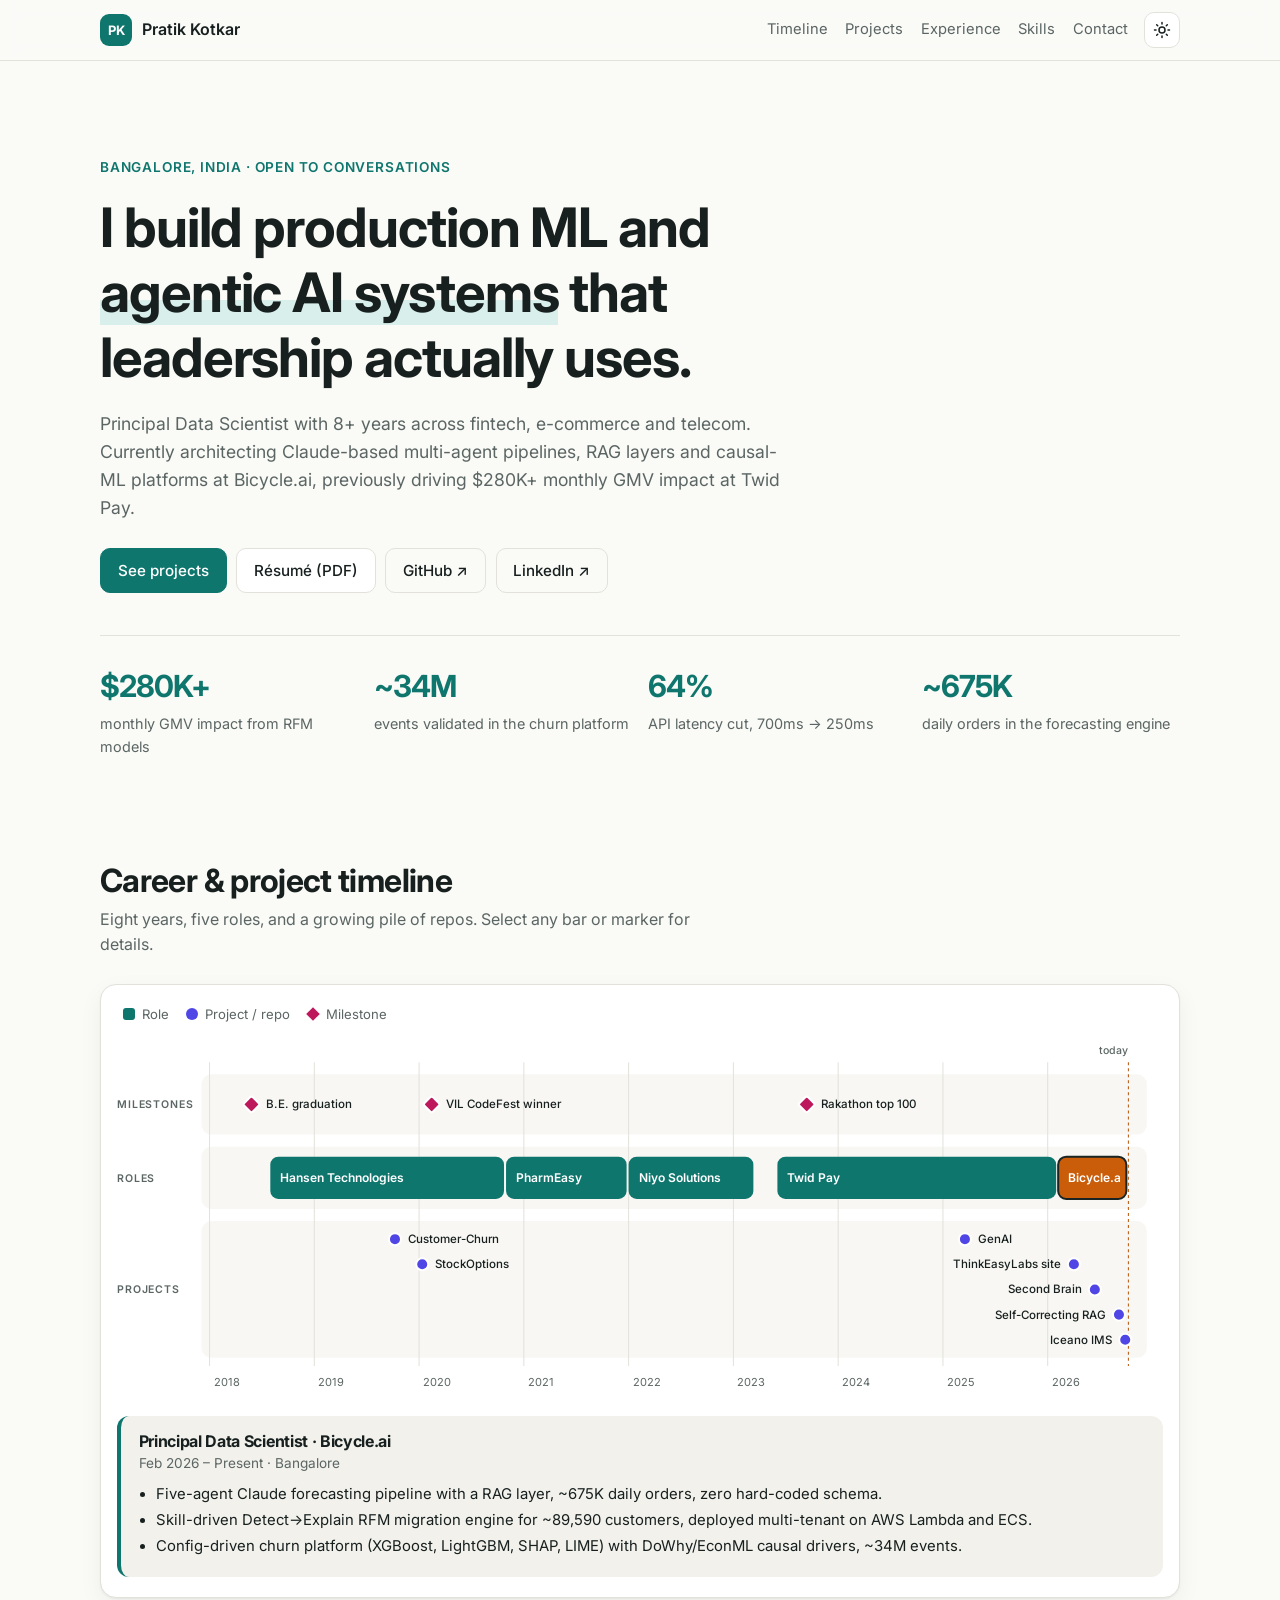
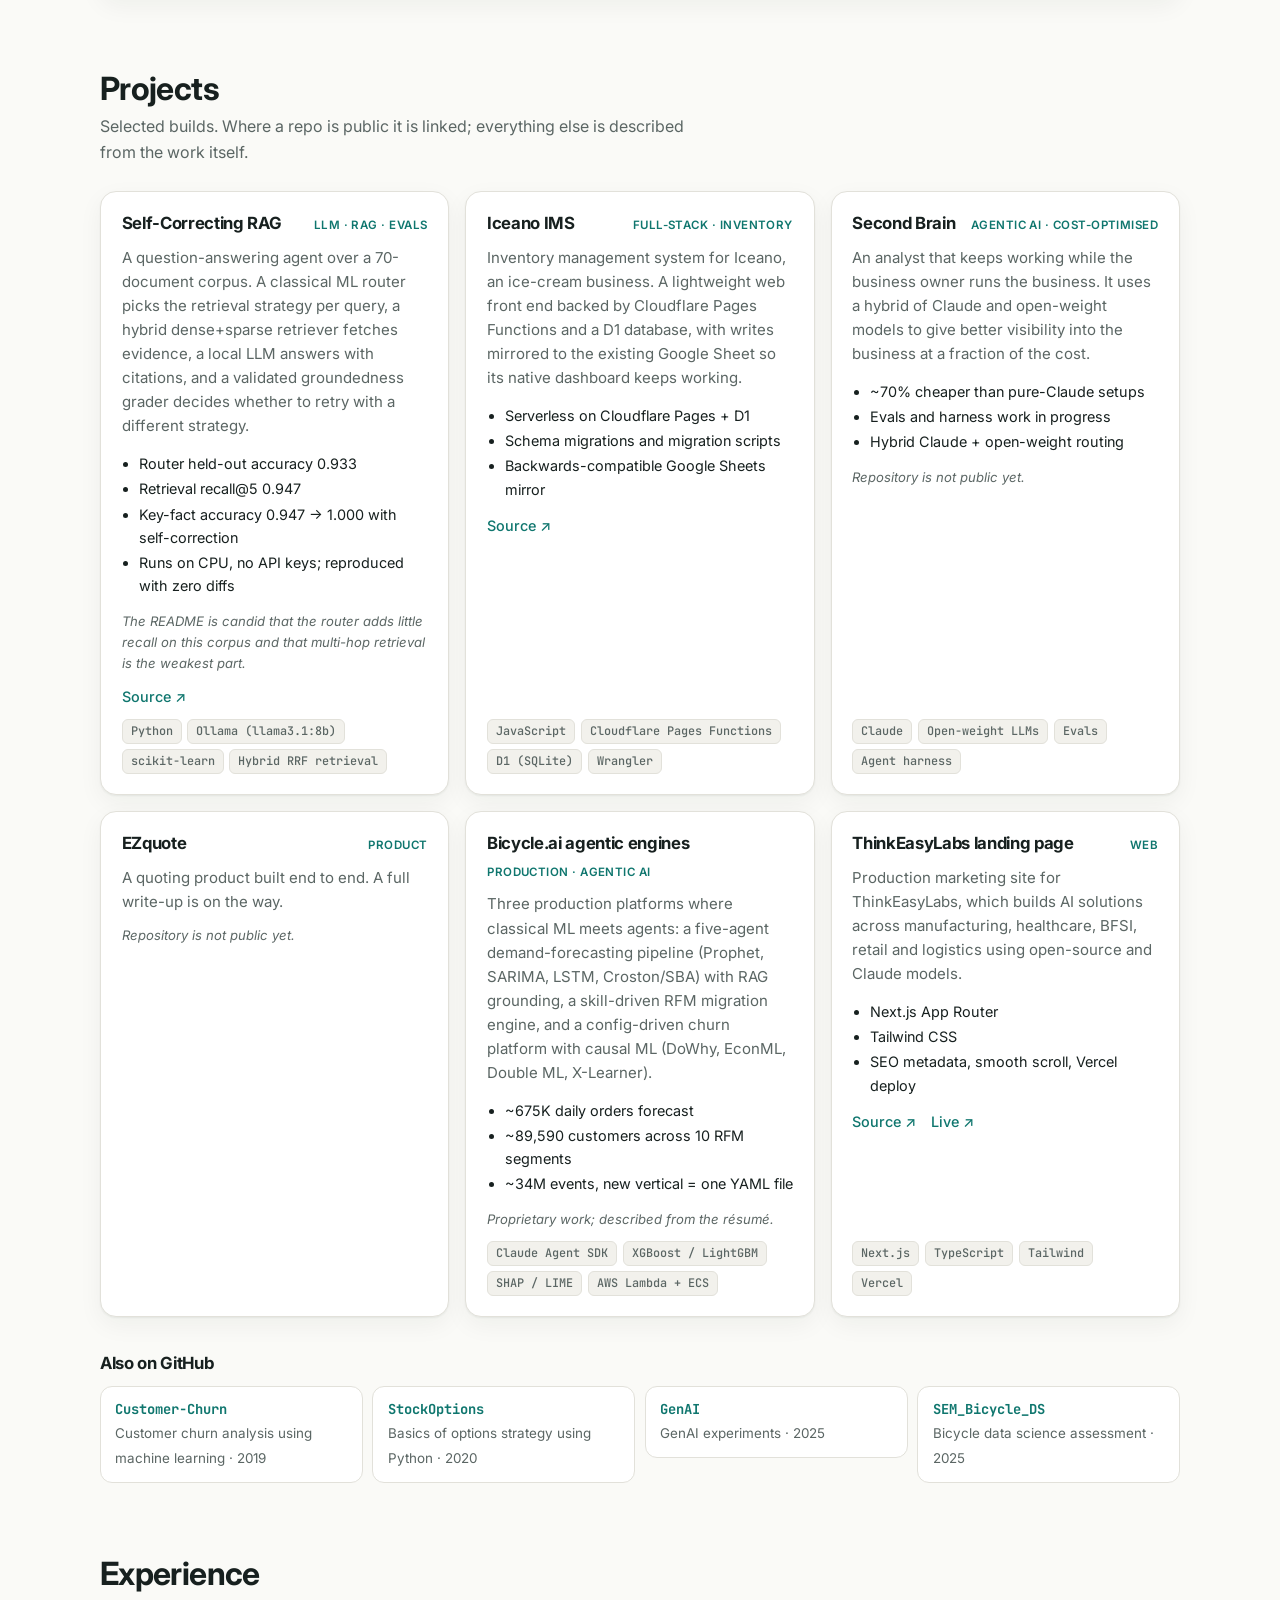
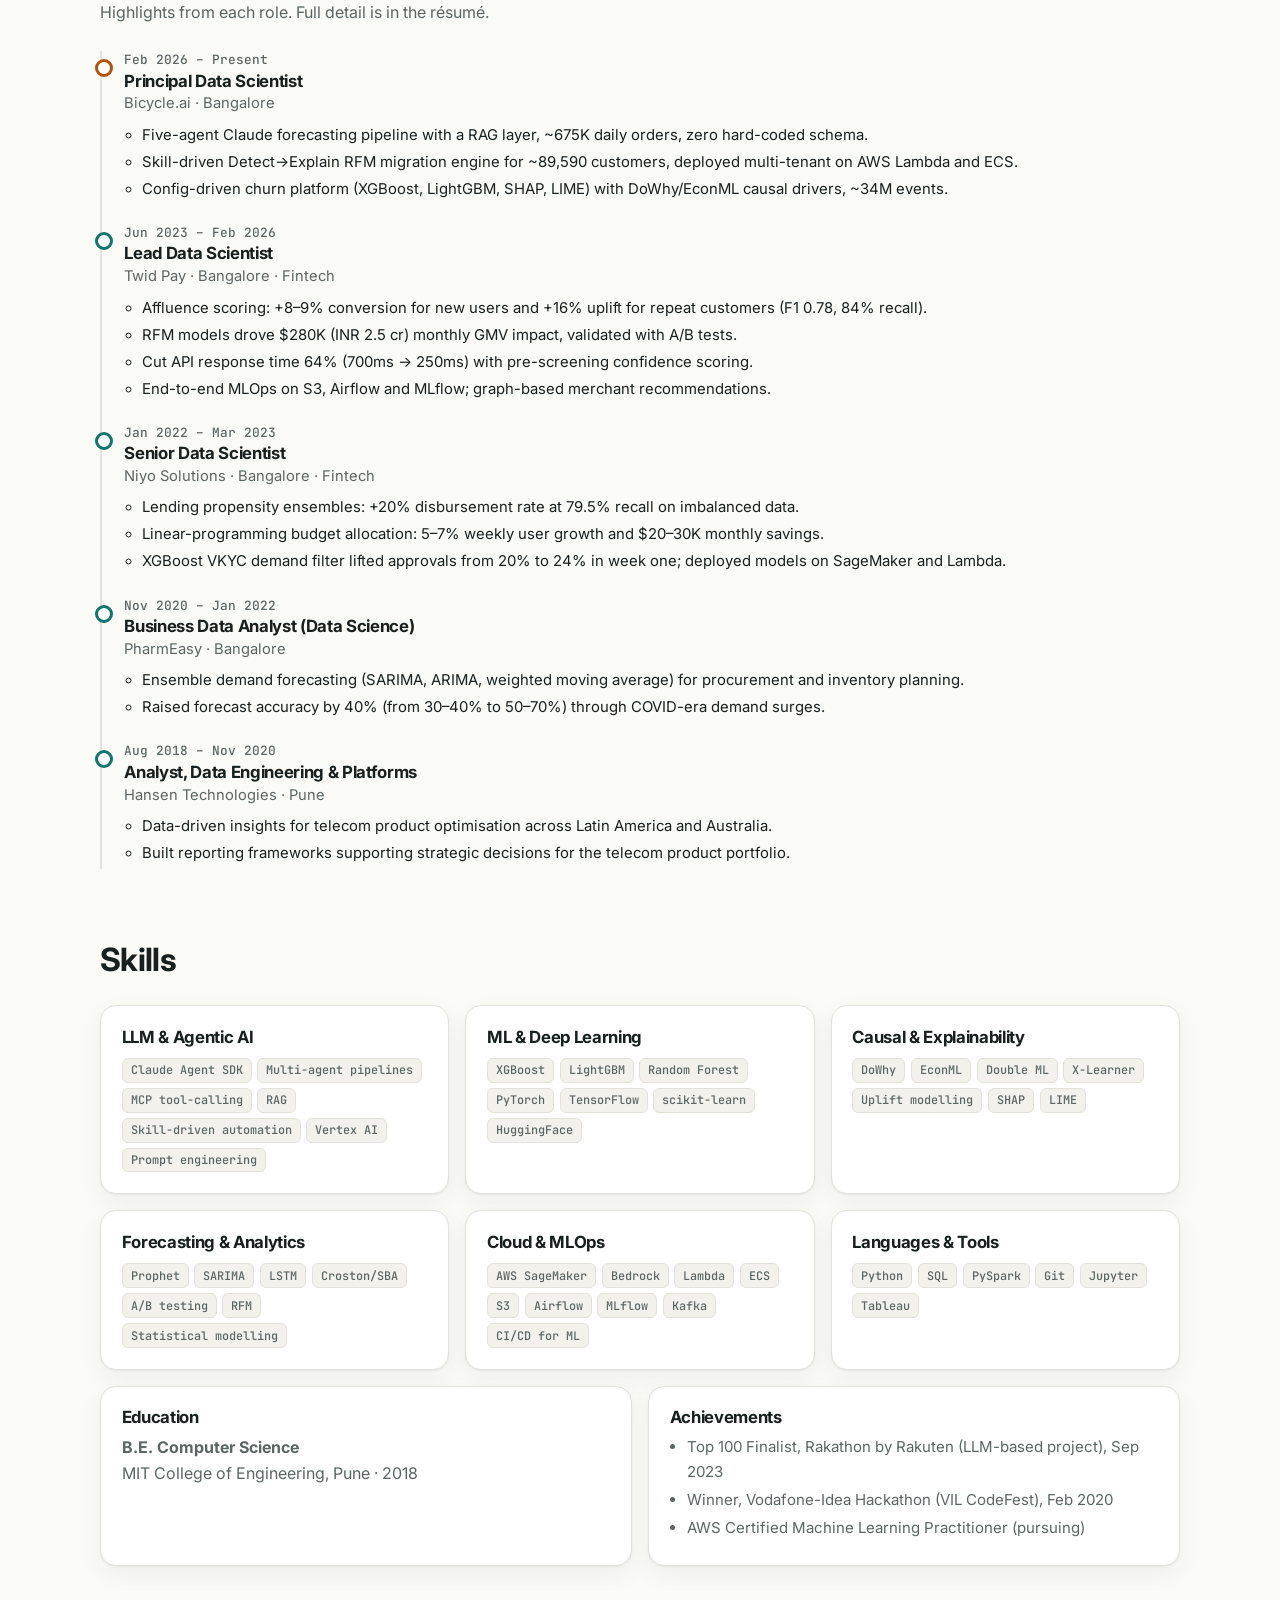
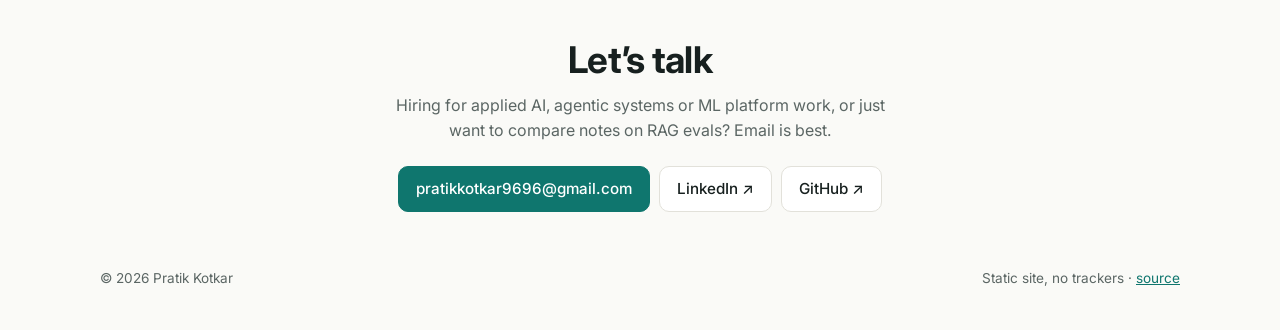
==== index.html @ c3bd4b3c "Add portfolio site with career timeline and projects Co-Authored-By: Claude Sonnet 5.5 <noreply@anth" ====
<!doctype html>
<html lang="en">
<head>
<meta charset="utf-8">
<meta name="viewport" content="width=device-width, initial-scale=1">
<title>Pratik Kotkar — Principal Data Scientist · Applied AI/ML</title>
<meta name="description" content="Pratik Kotkar — Principal Data Scientist and Applied AI/ML lead. Agentic systems, LLM/RAG pipelines, causal ML and risk analytics. 8+ years in production ML.">
<meta property="og:title" content="Pratik Kotkar — Applied AI/ML">
<meta property="og:description" content="Agentic systems, RAG, causal ML and production forecasting. Career timeline and projects.">
<meta property="og:type" content="website">
<link rel="icon" href="data:image/svg+xml,<svg xmlns='http://www.w3.org/2000/svg' viewBox='0 0 64 64'><rect width='64' height='64' rx='14' fill='%230f766e'/><text x='32' y='43' font-size='32' font-family='sans-serif' font-weight='700' text-anchor='middle' fill='white'>PK</text></svg>">
<link rel="preconnect" href="https://fonts.googleapis.com">
<link rel="preconnect" href="https://fonts.gstatic.com" crossorigin>
<link href="https://fonts.googleapis.com/css2?family=Inter:wght@400;500;600;700&family=JetBrains+Mono:wght@400;500&display=swap" rel="stylesheet">
<link rel="stylesheet" href="styles.css">
<script>
  try { var t = localStorage.getItem('theme'); if (t) document.documentElement.setAttribute('data-theme', t); } catch (e) {}
</script>
</head>
<body>

<header class="nav">
  <div class="wrap nav-inner">
    <a class="brand" href="#top" aria-label="Pratik Kotkar, home"><span class="mark">PK</span><span class="brand-name">Pratik Kotkar</span></a>
    <nav aria-label="Primary">
      <a href="#timeline">Timeline</a>
      <a href="#projects">Projects</a>
      <a href="#experience">Experience</a>
      <a href="#skills">Skills</a>
      <a href="#contact">Contact</a>
    </nav>
    <button id="theme" class="icon-btn" type="button" aria-label="Toggle colour theme">
      <svg viewBox="0 0 24 24" width="18" height="18" fill="none" stroke="currentColor" stroke-width="2" stroke-linecap="round" stroke-linejoin="round" aria-hidden="true"><circle cx="12" cy="12" r="4"/><path d="M12 2v2M12 20v2M4.9 4.9l1.4 1.4M17.7 17.7l1.4 1.4M2 12h2M20 12h2M4.9 19.1l1.4-1.4M17.7 6.3l1.4-1.4"/></svg>
    </button>
  </div>
</header>

<main id="top">

<section class="hero wrap">
  <p class="eyebrow">Bangalore, India · Open to conversations</p>
  <h1>I build production ML and <span class="hl">agentic AI systems</span> that leadership actually uses.</h1>
  <p class="lede">Principal Data Scientist with 8+ years across fintech, e-commerce and telecom. Currently architecting Claude-based multi-agent pipelines, RAG layers and causal-ML platforms at Bicycle.ai, previously driving $280K+ monthly GMV impact at Twid Pay.</p>
  <div class="cta">
    <a class="btn primary" href="#projects">See projects</a>
    <a class="btn" href="https://github.com/pratik9696/resume/blob/HEAD/Pratik_Kotkar_AI_ML_Eng.pdf" target="_blank" rel="noopener">Résumé (PDF)</a>
    <a class="btn ghost" href="https://github.com/pratik9696" target="_blank" rel="noopener">GitHub ↗</a>
    <a class="btn ghost" href="https://linkedin.com/in/pratikkotkar9696" target="_blank" rel="noopener">LinkedIn ↗</a>
  </div>
  <dl class="stats" aria-label="Highlights">
    <div><dt>$280K+</dt><dd>monthly GMV impact from RFM models</dd></div>
    <div><dt>~34M</dt><dd>events validated in the churn platform</dd></div>
    <div><dt>64%</dt><dd>API latency cut, 700ms → 250ms</dd></div>
    <div><dt>~675K</dt><dd>daily orders in the forecasting engine</dd></div>
  </dl>
</section>

<section id="timeline" class="wrap section">
  <div class="section-head">
    <h2>Career &amp; project timeline</h2>
    <p>Eight years, five roles, and a growing pile of repos. Select any bar or marker for details.</p>
  </div>
  <div class="card chart-card">
    <div class="legend" aria-hidden="true">
      <span><i class="sw role"></i>Role</span>
      <span><i class="sw proj"></i>Project / repo</span>
      <span><i class="sw ms"></i>Milestone</span>
    </div>
    <div class="chart-scroll" tabindex="0" aria-label="Career timeline chart, scrollable">
      <svg id="chart" role="img" aria-label="Timeline from 2018 to 2026 showing roles, projects and milestones"></svg>
    </div>
    <div id="detail" class="detail" aria-live="polite"></div>
  </div>
</section>

<section id="projects" class="wrap section">
  <div class="section-head">
    <h2>Projects</h2>
    <p>Selected builds. Where a repo is public it is linked; everything else is described from the work itself.</p>
  </div>
  <div class="grid" id="project-grid"></div>

  <h3 class="sub">Also on GitHub</h3>
  <ul class="repo-list" id="repo-list"></ul>
</section>

<section id="experience" class="wrap section">
  <div class="section-head">
    <h2>Experience</h2>
    <p>Highlights from each role. Full detail is in the résumé.</p>
  </div>
  <ol class="exp" id="exp"></ol>
</section>

<section id="skills" class="wrap section">
  <div class="section-head">
    <h2>Skills</h2>
  </div>
  <div class="skills" id="skills-grid"></div>

  <div class="two">
    <div class="card">
      <h3>Education</h3>
      <p><strong>B.E. Computer Science</strong><br>MIT College of Engineering, Pune · 2018</p>
    </div>
    <div class="card">
      <h3>Achievements</h3>
      <ul class="plain">
        <li>Top 100 Finalist, Rakathon by Rakuten (LLM-based project), Sep 2023</li>
        <li>Winner, Vodafone-Idea Hackathon (VIL CodeFest), Feb 2020</li>
        <li>AWS Certified Machine Learning Practitioner (pursuing)</li>
      </ul>
    </div>
  </div>
</section>

<section id="contact" class="wrap section contact">
  <h2>Let’s talk</h2>
  <p>Hiring for applied AI, agentic systems or ML platform work, or just want to compare notes on RAG evals? Email is best.</p>
  <div class="cta center">
    <a class="btn primary" href="mailto:pratikkotkar9696@gmail.com">pratikkotkar9696@gmail.com</a>
    <a class="btn" href="https://linkedin.com/in/pratikkotkar9696" target="_blank" rel="noopener">LinkedIn ↗</a>
    <a class="btn" href="https://github.com/pratik9696" target="_blank" rel="noopener">GitHub ↗</a>
  </div>
</section>

</main>

<footer class="wrap foot">
  <span>© <span id="yr"></span> Pratik Kotkar</span>
  <span>Static site, no trackers · <a href="https://github.com/pratik9696/pratik_kotkar" target="_blank" rel="noopener">source</a></span>
</footer>

<script src="data.js"></script>
<script src="script.js"></script>
</body>
</html>
---- styles.css ----
:root {
  --bg: #fafaf7;
  --surface: #ffffff;
  --surface-2: #f2f1ec;
  --ink: #17201f;
  --muted: #5b6664;
  --line: #e2e1da;
  --accent: #0f766e;
  --accent-ink: #ffffff;
  --accent-soft: #d8efeb;
  --role: #0f766e;
  --role-now: #b45309;
  --proj: #4f46e5;
  --ms: #be185d;
  --shadow: 0 1px 2px rgba(20, 30, 28, .06), 0 8px 24px rgba(20, 30, 28, .05);
  color-scheme: light;
}
@media (prefers-color-scheme: dark) {
  :root:not([data-theme="light"]) {
    --bg: #0e1413; --surface: #151d1c; --surface-2: #1b2524; --ink: #e8eeed; --muted: #9aa9a6;
    --line: #26322f; --accent: #2dd4bf; --accent-ink: #062b27; --accent-soft: #123430;
    --role: #2dd4bf; --role-now: #fbbf24; --proj: #a5b4fc; --ms: #f9a8d4;
    --shadow: 0 1px 2px rgba(0,0,0,.4), 0 8px 24px rgba(0,0,0,.25);
    color-scheme: dark;
  }
}
:root[data-theme="dark"] {
  --bg: #0e1413; --surface: #151d1c; --surface-2: #1b2524; --ink: #e8eeed; --muted: #9aa9a6;
  --line: #26322f; --accent: #2dd4bf; --accent-ink: #062b27; --accent-soft: #123430;
  --role: #2dd4bf; --role-now: #fbbf24; --proj: #a5b4fc; --ms: #f9a8d4;
  --shadow: 0 1px 2px rgba(0,0,0,.4), 0 8px 24px rgba(0,0,0,.25);
  color-scheme: dark;
}

* { box-sizing: border-box; }
html { scroll-behavior: smooth; scroll-padding-top: 72px; }
body {
  margin: 0; background: var(--bg); color: var(--ink);
  font: 16px/1.6 Inter, system-ui, -apple-system, "Segoe UI", sans-serif;
  -webkit-font-smoothing: antialiased;
}
a { color: inherit; }
h1, h2, h3 { line-height: 1.2; margin: 0; letter-spacing: -.02em; }
.wrap { width: min(1080px, 100% - 2rem); margin-inline: auto; }
.mono, code { font-family: "JetBrains Mono", ui-monospace, monospace; }

/* nav */
.nav { position: sticky; top: 0; z-index: 20; background: color-mix(in srgb, var(--bg) 88%, transparent); backdrop-filter: blur(10px); border-bottom: 1px solid var(--line); }
.nav-inner { display: flex; align-items: center; gap: 1rem; height: 60px; }
.brand { display: flex; align-items: center; gap: .6rem; text-decoration: none; font-weight: 600; margin-right: auto; }
.mark { display: grid; place-items: center; width: 32px; height: 32px; border-radius: 9px; background: var(--accent); color: var(--accent-ink); font-size: 13px; font-weight: 700; }
.nav nav { display: flex; gap: 1.1rem; font-size: .92rem; }
.nav nav a { text-decoration: none; color: var(--muted); padding: .25rem 0; }
.nav nav a:hover { color: var(--ink); }
.icon-btn { display: grid; place-items: center; width: 36px; height: 36px; border-radius: 10px; border: 1px solid var(--line); background: var(--surface); color: var(--ink); cursor: pointer; }
.icon-btn:hover { border-color: var(--accent); }
@media (max-width: 720px) { .nav nav { display: none; } }

/* hero */
.hero { padding-block: clamp(3rem, 8vw, 6rem) 2rem; }
.eyebrow { color: var(--accent); font-weight: 600; font-size: .85rem; letter-spacing: .06em; text-transform: uppercase; margin: 0 0 1rem; }
.hero h1 { font-size: clamp(2rem, 5.2vw, 3.4rem); max-width: 22ch; text-wrap: balance; }
.hl { background: linear-gradient(transparent 62%, var(--accent-soft) 62%); }
.lede { font-size: 1.1rem; color: var(--muted); max-width: 62ch; margin: 1.2rem 0 1.6rem; }
.cta { display: flex; flex-wrap: wrap; gap: .6rem; }
.cta.center { justify-content: center; }
.btn { display: inline-flex; align-items: center; padding: .6rem 1.05rem; border-radius: 10px; border: 1px solid var(--line); background: var(--surface); text-decoration: none; font-weight: 500; font-size: .95rem; transition: border-color .15s, transform .15s; }
.btn:hover { border-color: var(--accent); transform: translateY(-1px); }
.btn.primary { background: var(--accent); border-color: var(--accent); color: var(--accent-ink); }
.btn.ghost { background: transparent; }
.stats { display: grid; grid-template-columns: repeat(auto-fit, minmax(190px, 1fr)); gap: 1rem; margin: 2.6rem 0 0; padding-top: 1.6rem; border-top: 1px solid var(--line); }
.stats dt { font-size: 1.9rem; font-weight: 700; letter-spacing: -.03em; color: var(--accent); }
.stats dd { margin: .1rem 0 0; color: var(--muted); font-size: .9rem; }

/* sections */
.section { padding-block: clamp(2.5rem, 6vw, 4.5rem) 0; }
.section-head { margin-bottom: 1.6rem; }
.section-head h2 { font-size: clamp(1.5rem, 3vw, 2rem); }
.section-head p { color: var(--muted); margin: .4rem 0 0; max-width: 60ch; }
.card { background: var(--surface); border: 1px solid var(--line); border-radius: 16px; box-shadow: var(--shadow); padding: 1.3rem; }
h3 { font-size: 1.05rem; }
.sub { margin: 2.2rem 0 .8rem; }

/* timeline chart */
.chart-card { padding: 1rem 1rem 1.2rem; }
.legend { display: flex; flex-wrap: wrap; gap: 1.1rem; font-size: .82rem; color: var(--muted); margin: .2rem .4rem .6rem; }
.legend .sw { display: inline-block; width: 12px; height: 12px; margin-right: .4rem; vertical-align: -1px; }
.sw.role { background: var(--role); border-radius: 3px; }
.sw.proj { background: var(--proj); border-radius: 50%; }
.sw.ms { background: var(--ms); transform: rotate(45deg) scale(.8); }
.chart-scroll { overflow-x: auto; border-radius: 10px; }
.chart-scroll:focus-visible { outline: 2px solid var(--accent); outline-offset: 2px; }
#chart { display: block; min-width: 820px; width: 100%; height: auto; font-family: Inter, system-ui, sans-serif; }
#chart text { fill: var(--ink); }
#chart .axis text { fill: var(--muted); font-size: 11px; }
#chart .grid line { stroke: var(--line); }
#chart .lane-label { fill: var(--muted); font-size: 10.5px; font-weight: 600; letter-spacing: .08em; text-transform: uppercase; }
#chart .lane-bg { fill: var(--surface-2); opacity: .55; }
#chart .item { cursor: pointer; outline: none; }
#chart .role-bar { fill: var(--role); transition: opacity .15s, filter .15s; }
#chart .role-bar.now { fill: var(--role-now); }
#chart .role-text { fill: #fff; font-size: 12px; font-weight: 600; pointer-events: none; }
#chart .item:hover .role-bar, #chart .item:focus-visible .role-bar, #chart .item.sel .role-bar { filter: brightness(1.12); }
#chart .item.sel .role-bar { stroke: var(--ink); stroke-width: 2; }
#chart .dot { fill: var(--proj); stroke: var(--surface); stroke-width: 2; transition: r .15s; }
#chart .ms-dot { fill: var(--ms); stroke: var(--surface); stroke-width: 2; }
#chart .tag { font-size: 11.5px; font-weight: 500; }
#chart .item:hover .dot, #chart .item:focus-visible .dot, #chart .item.sel .dot { r: 8; }
#chart .item:focus-visible .hit { stroke: var(--accent); stroke-width: 2; }
#chart .hit { fill: transparent; }
#chart .today { stroke: var(--role-now); stroke-dasharray: 3 3; }
.detail { margin-top: 1rem; padding: 1rem 1.1rem; border-radius: 12px; background: var(--surface-2); border-left: 4px solid var(--accent); min-height: 5.2rem; }
.detail h3 { font-size: 1rem; }
.detail .meta { color: var(--muted); font-size: .85rem; margin: .1rem 0 .5rem; }
.detail ul { margin: .3rem 0 0; padding-left: 1.1rem; }
.detail li { margin: .15rem 0; font-size: .93rem; }
.detail p { margin: 0; font-size: .93rem; }
.detail a { color: var(--accent); font-weight: 500; }

/* projects */
.grid { display: grid; grid-template-columns: repeat(auto-fill, minmax(min(100%, 320px), 1fr)); gap: 1rem; }
.proj-card { display: flex; flex-direction: column; gap: .7rem; scroll-margin-top: 80px; transition: border-color .15s, transform .15s; }
.proj-card:hover { border-color: var(--accent); transform: translateY(-2px); }
.proj-card.flash { border-color: var(--accent); box-shadow: 0 0 0 3px var(--accent-soft), var(--shadow); }
.proj-top { display: flex; justify-content: space-between; align-items: baseline; gap: .6rem; flex-wrap: wrap; }
.tag-chip { font-size: .72rem; font-weight: 600; letter-spacing: .04em; text-transform: uppercase; color: var(--accent); }
.proj-card p { margin: 0; color: var(--muted); font-size: .94rem; }
.proj-card ul { margin: 0; padding-left: 1.1rem; font-size: .9rem; }
.proj-card li { margin: .15rem 0; }
.chips { display: flex; flex-wrap: wrap; gap: .35rem; margin-top: auto; }
.chip { font: 500 .74rem "JetBrains Mono", ui-monospace, monospace; padding: .2rem .5rem; border-radius: 6px; background: var(--surface-2); color: var(--muted); border: 1px solid var(--line); }
.links { display: flex; gap: .9rem; font-size: .9rem; font-weight: 500; }
.links a { color: var(--accent); text-decoration: none; }
.links a:hover { text-decoration: underline; }
.note { font-size: .82rem !important; font-style: italic; }
.repo-list { list-style: none; padding: 0; margin: 0; display: grid; grid-template-columns: repeat(auto-fill, minmax(min(100%, 240px), 1fr)); gap: .6rem; }
.repo-list a { display: block; padding: .7rem .9rem; border: 1px solid var(--line); border-radius: 12px; background: var(--surface); text-decoration: none; }
.repo-list a:hover { border-color: var(--accent); }
.repo-list b { display: block; font-family: "JetBrains Mono", ui-monospace, monospace; font-size: .86rem; color: var(--accent); }
.repo-list span { font-size: .84rem; color: var(--muted); }

/* experience */
.exp { list-style: none; margin: 0; padding: 0 0 0 1.4rem; border-left: 2px solid var(--line); display: grid; gap: 1.2rem; }
.exp li { position: relative; }
.exp li::before { content: ""; position: absolute; left: calc(-1.4rem - 7px); top: .5rem; width: 12px; height: 12px; border-radius: 50%; background: var(--surface); border: 3px solid var(--role); }
.exp li.now::before { border-color: var(--role-now); }
.exp .when { font: 500 .8rem "JetBrains Mono", ui-monospace, monospace; color: var(--muted); }
.exp h3 { margin: .15rem 0 .1rem; }
.exp .co { color: var(--muted); font-size: .92rem; }
.exp ul { margin: .5rem 0 0; padding-left: 1.1rem; }
.exp li li { margin: .2rem 0; font-size: .93rem; }
.exp li li::before { display: none; }

/* skills */
.skills { display: grid; grid-template-columns: repeat(auto-fit, minmax(min(100%, 300px), 1fr)); gap: 1rem; }
.skills .card h3 { margin-bottom: .7rem; }
.two { display: grid; grid-template-columns: repeat(auto-fit, minmax(min(100%, 320px), 1fr)); gap: 1rem; margin-top: 1rem; }
.two h3 { margin-bottom: .5rem; }
.two p { margin: 0; color: var(--muted); }
.plain { margin: 0; padding-left: 1.1rem; color: var(--muted); font-size: .94rem; }
.plain li { margin: .25rem 0; }

/* contact + footer */
.contact { text-align: center; padding-bottom: 1rem; }
.contact h2 { font-size: clamp(1.6rem, 3.4vw, 2.3rem); }
.contact p { color: var(--muted); max-width: 52ch; margin: .7rem auto 1.4rem; }
.foot { display: flex; justify-content: space-between; flex-wrap: wrap; gap: .5rem; padding-block: 2.5rem; color: var(--muted); font-size: .85rem; }
.foot a { color: var(--accent); }

@media (prefers-reduced-motion: reduce) {
  html { scroll-behavior: auto; }
  * { transition: none !important; }
}
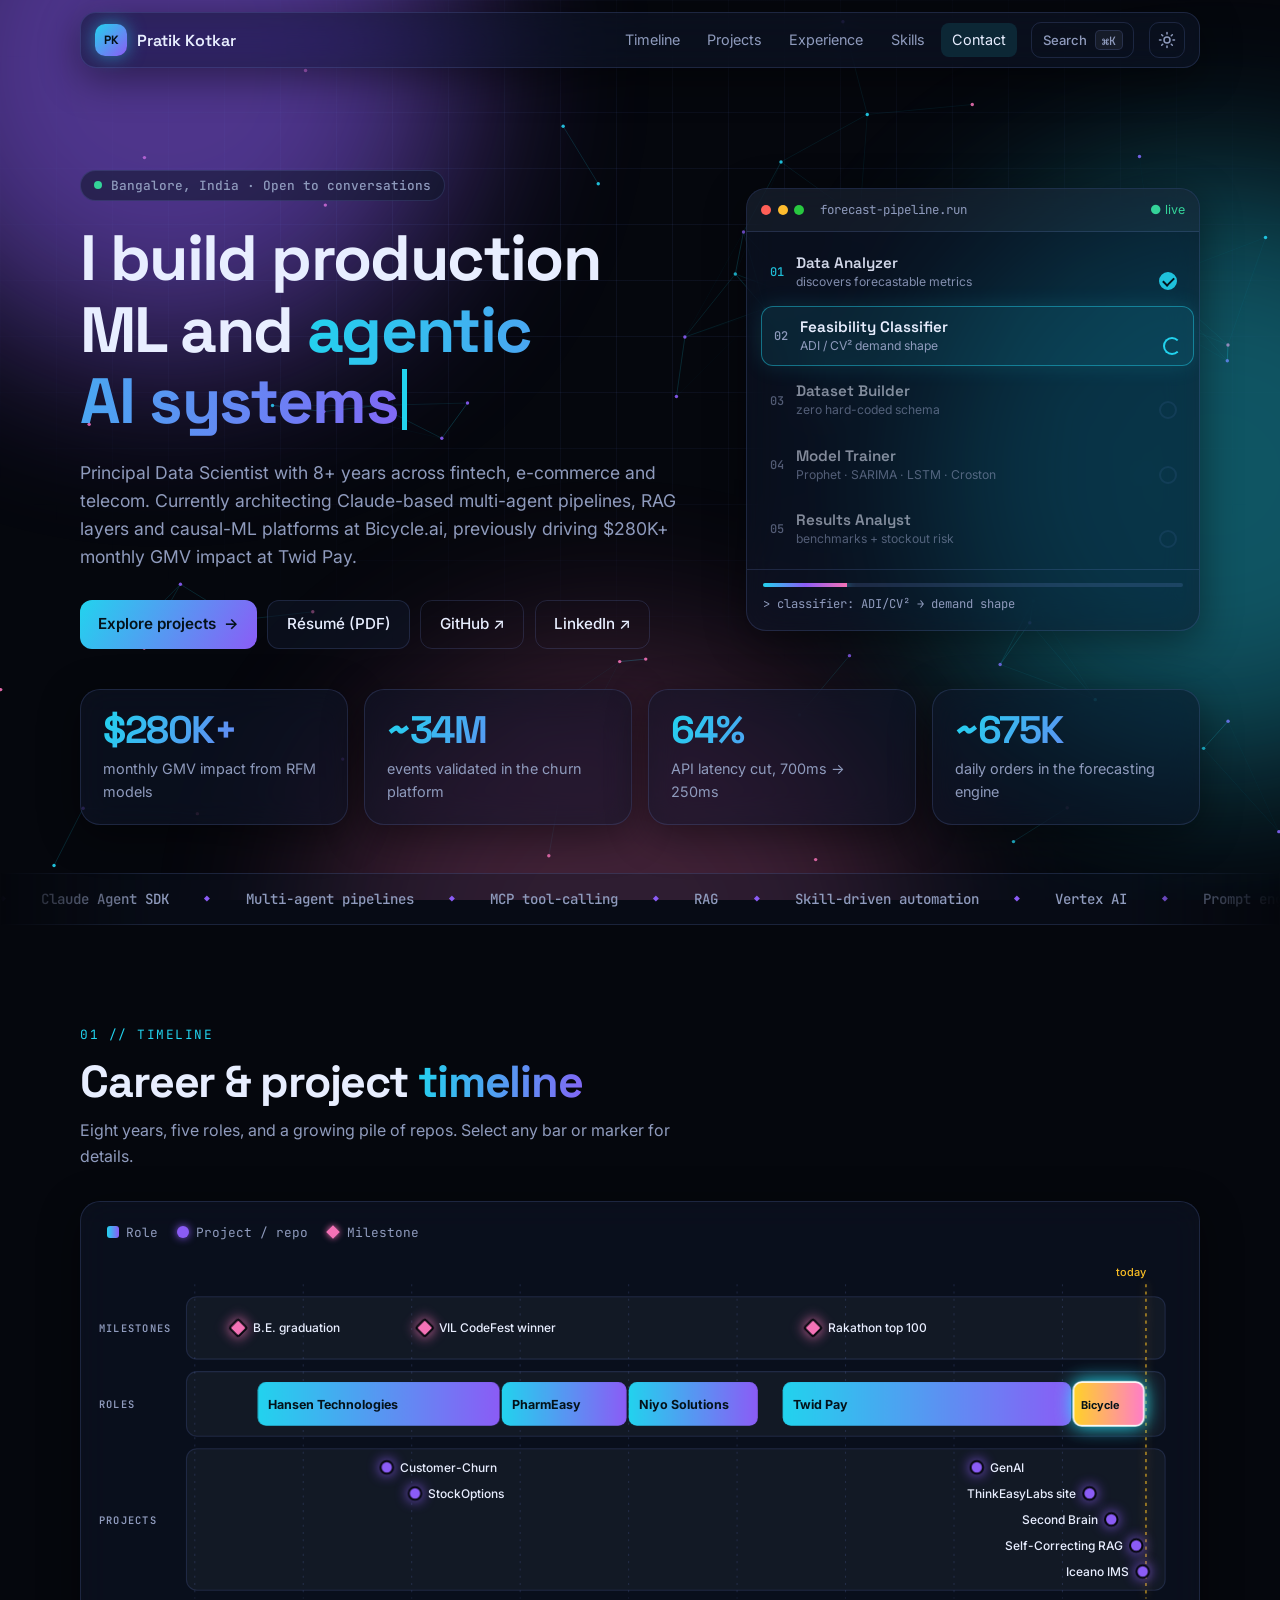
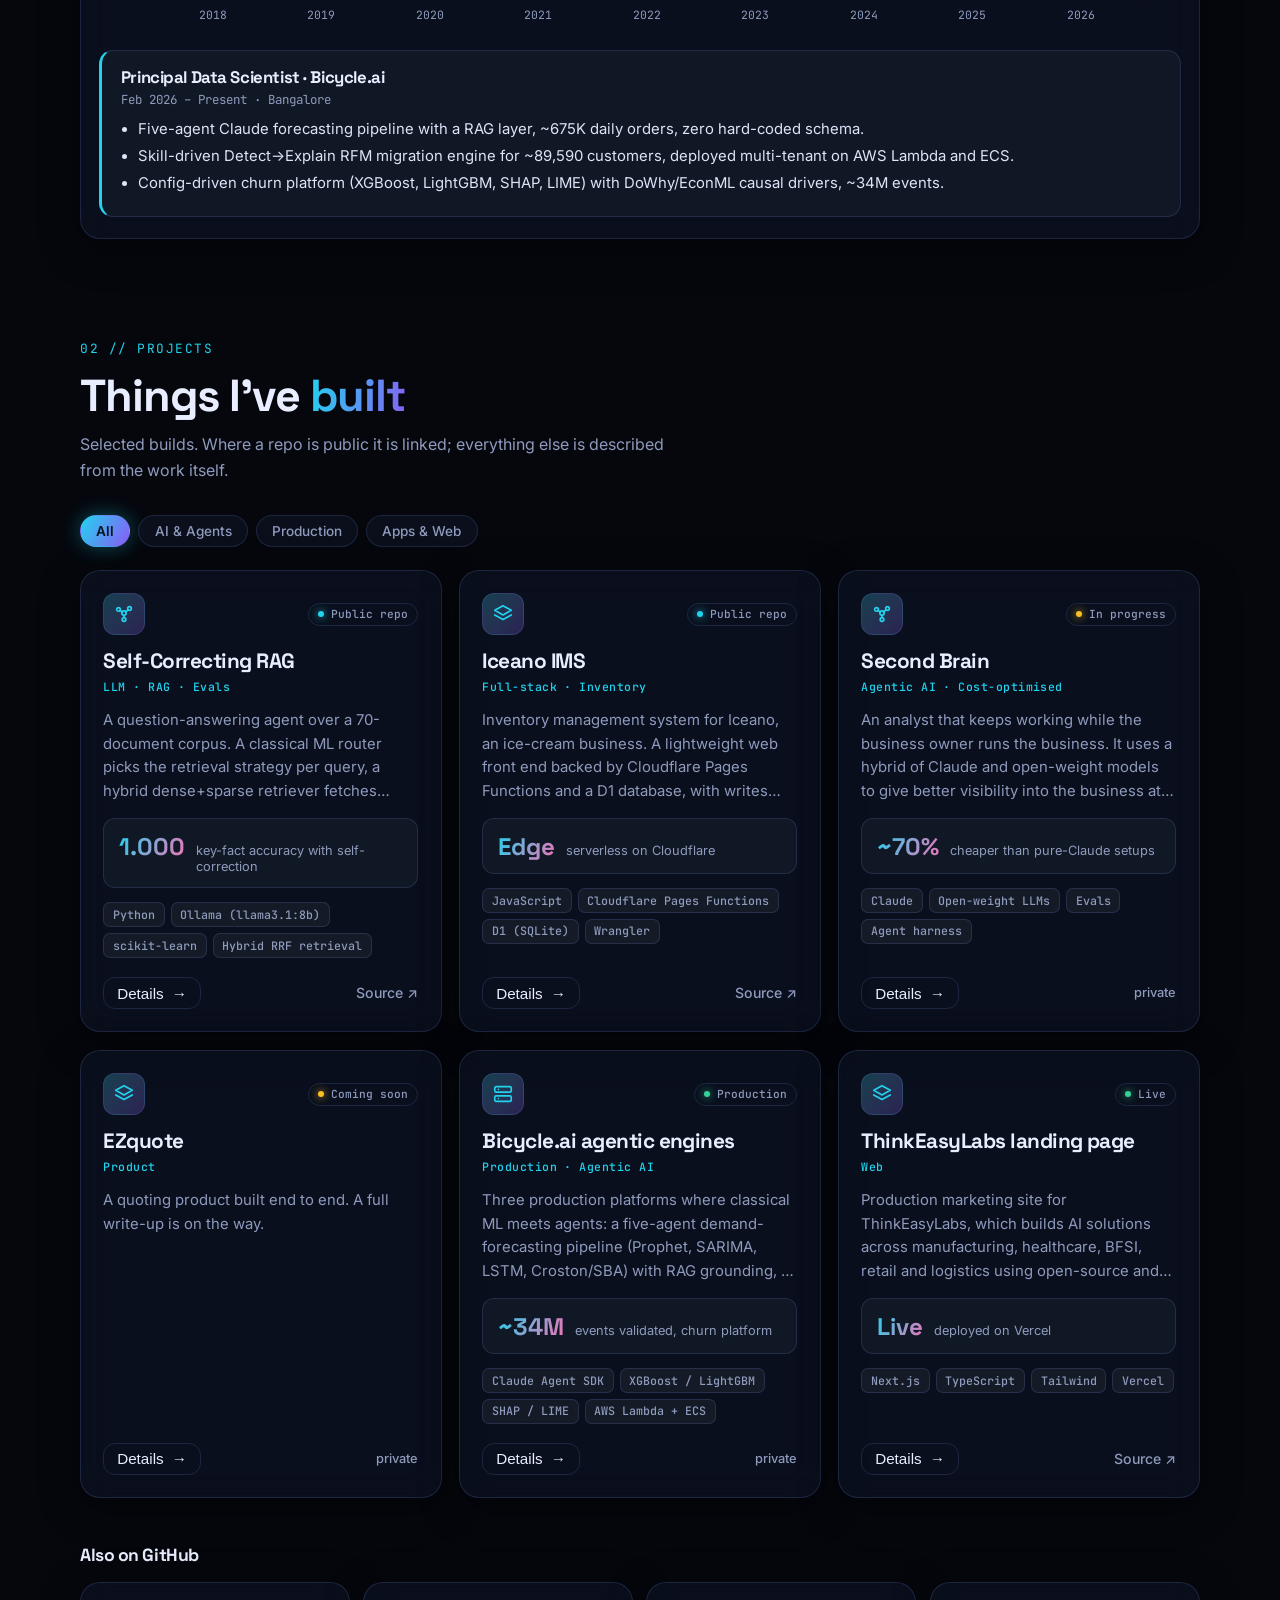
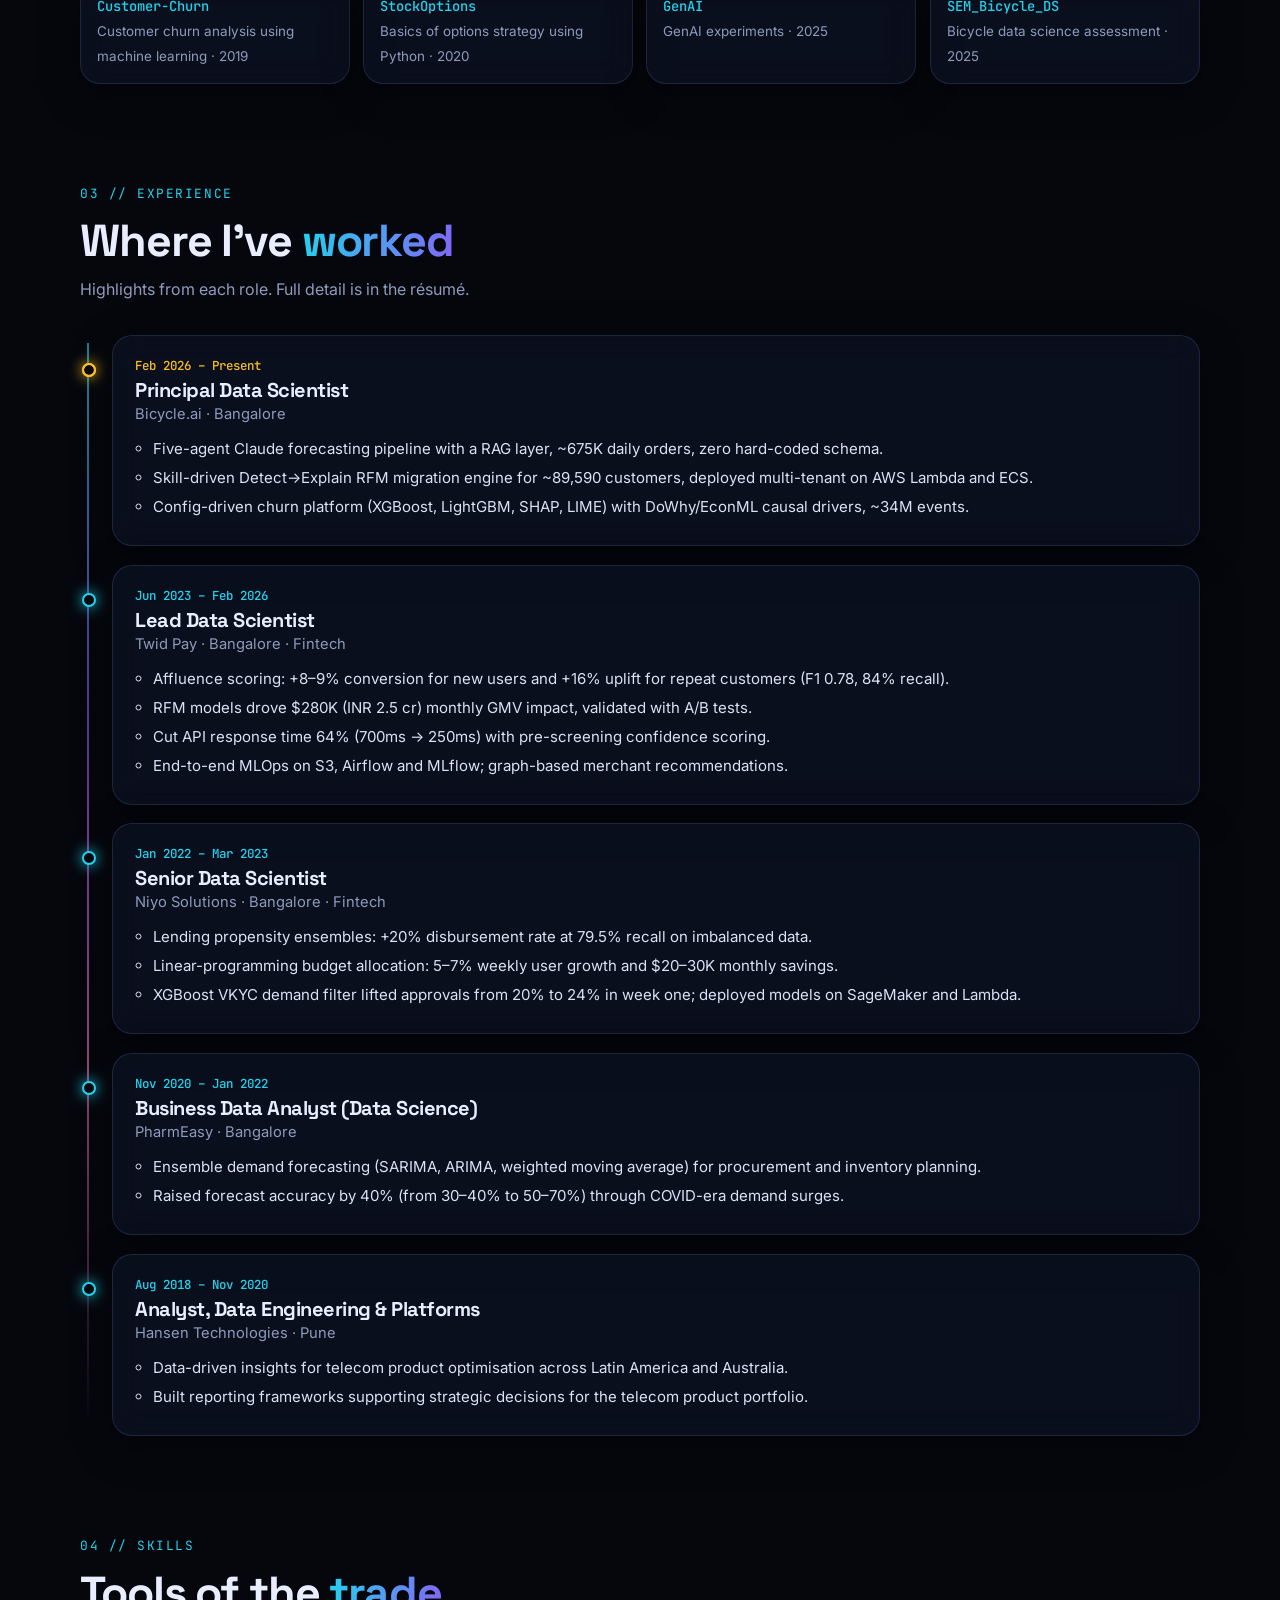
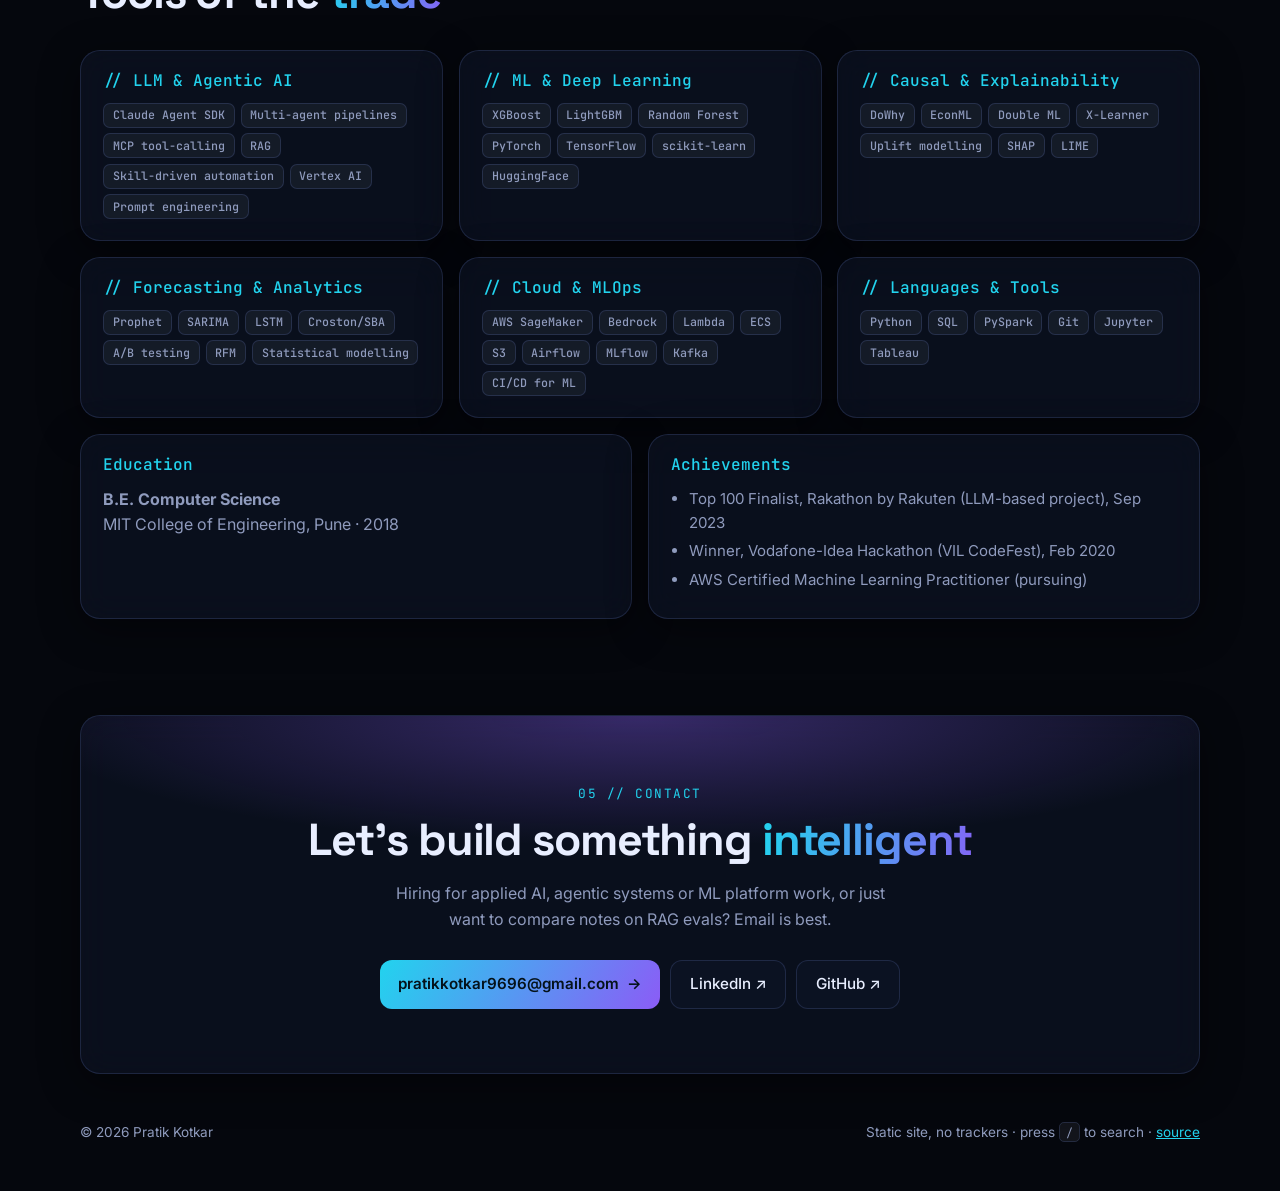
==== commit 9e8d06ea: "Redesign: futuristic glass UI, animated network background, overlays and palette Co-Authored-By: Cla" ====
--- a/index.html
+++ b/index.html
@@ -8,10 +8,10 @@
 <meta property="og:title" content="Pratik Kotkar — Applied AI/ML">
 <meta property="og:description" content="Agentic systems, RAG, causal ML and production forecasting. Career timeline and projects.">
 <meta property="og:type" content="website">
-<link rel="icon" href="data:image/svg+xml,<svg xmlns='http://www.w3.org/2000/svg' viewBox='0 0 64 64'><rect width='64' height='64' rx='14' fill='%230f766e'/><text x='32' y='43' font-size='32' font-family='sans-serif' font-weight='700' text-anchor='middle' fill='white'>PK</text></svg>">
+<link rel="icon" href="data:image/svg+xml,<svg xmlns='http://www.w3.org/2000/svg' viewBox='0 0 64 64'><defs><linearGradient id='g' x1='0' y1='0' x2='1' y2='1'><stop offset='0' stop-color='%2322d3ee'/><stop offset='1' stop-color='%238b5cf6'/></linearGradient></defs><rect width='64' height='64' rx='16' fill='%2305070d'/><rect x='2' y='2' width='60' height='60' rx='14' fill='none' stroke='url(%23g)' stroke-width='3'/><text x='32' y='42' font-size='26' font-family='sans-serif' font-weight='700' text-anchor='middle' fill='url(%23g)'>PK</text></svg>">
 <link rel="preconnect" href="https://fonts.googleapis.com">
 <link rel="preconnect" href="https://fonts.gstatic.com" crossorigin>
-<link href="https://fonts.googleapis.com/css2?family=Inter:wght@400;500;600;700&family=JetBrains+Mono:wght@400;500&display=swap" rel="stylesheet">
+<link href="https://fonts.googleapis.com/css2?family=Space+Grotesk:wght@400;500;600;700&family=Inter:wght@400;500;600&family=JetBrains+Mono:wght@400;500&display=swap" rel="stylesheet">
 <link rel="stylesheet" href="styles.css">
 <script>
   try { var t = localStorage.getItem('theme'); if (t) document.documentElement.setAttribute('data-theme', t); } catch (e) {}
@@ -19,8 +19,14 @@
 </head>
 <body>
 
+<div id="progress" aria-hidden="true"></div>
+<canvas id="bg" aria-hidden="true"></canvas>
+<div class="aurora" aria-hidden="true"><i></i><i></i><i></i></div>
+<div class="grid-overlay" aria-hidden="true"></div>
+<div id="glow" aria-hidden="true"></div>
+
 <header class="nav">
-  <div class="wrap nav-inner">
+  <div class="wrap nav-inner glass">
     <a class="brand" href="#top" aria-label="Pratik Kotkar, home"><span class="mark">PK</span><span class="brand-name">Pratik Kotkar</span></a>
     <nav aria-label="Primary">
       <a href="#timeline">Timeline</a>
@@ -29,6 +35,7 @@
       <a href="#skills">Skills</a>
       <a href="#contact">Contact</a>
     </nav>
+    <button id="palette-btn" class="kbd-btn" type="button" aria-label="Open command palette"><span>Search</span><kbd>⌘K</kbd></button>
     <button id="theme" class="icon-btn" type="button" aria-label="Toggle colour theme">
       <svg viewBox="0 0 24 24" width="18" height="18" fill="none" stroke="currentColor" stroke-width="2" stroke-linecap="round" stroke-linejoin="round" aria-hidden="true"><circle cx="12" cy="12" r="4"/><path d="M12 2v2M12 20v2M4.9 4.9l1.4 1.4M17.7 17.7l1.4 1.4M2 12h2M20 12h2M4.9 19.1l1.4-1.4M17.7 6.3l1.4-1.4"/></svg>
     </button>
@@ -38,29 +45,49 @@
 <main id="top">
 
 <section class="hero wrap">
-  <p class="eyebrow">Bangalore, India · Open to conversations</p>
-  <h1>I build production ML and <span class="hl">agentic AI systems</span> that leadership actually uses.</h1>
-  <p class="lede">Principal Data Scientist with 8+ years across fintech, e-commerce and telecom. Currently architecting Claude-based multi-agent pipelines, RAG layers and causal-ML platforms at Bicycle.ai, previously driving $280K+ monthly GMV impact at Twid Pay.</p>
-  <div class="cta">
-    <a class="btn primary" href="#projects">See projects</a>
-    <a class="btn" href="https://github.com/pratik9696/resume/blob/HEAD/Pratik_Kotkar_AI_ML_Eng.pdf" target="_blank" rel="noopener">Résumé (PDF)</a>
-    <a class="btn ghost" href="https://github.com/pratik9696" target="_blank" rel="noopener">GitHub ↗</a>
-    <a class="btn ghost" href="https://linkedin.com/in/pratikkotkar9696" target="_blank" rel="noopener">LinkedIn ↗</a>
+  <div class="hero-copy">
+    <p class="status"><span class="pulse"></span>Bangalore, India · Open to conversations</p>
+    <h1>I build production ML and <span class="typed-wrap"><span class="typed grad" id="typed">agentic AI systems</span><span class="caret"></span></span></h1>
+    <p class="lede">Principal Data Scientist with 8+ years across fintech, e-commerce and telecom. Currently architecting Claude-based multi-agent pipelines, RAG layers and causal-ML platforms at Bicycle.ai, previously driving $280K+ monthly GMV impact at Twid Pay.</p>
+    <div class="cta">
+      <a class="btn primary" href="#projects"><span>Explore projects</span><i class="arrow">→</i></a>
+      <a class="btn" href="https://github.com/pratik9696/resume/blob/HEAD/Pratik_Kotkar_AI_ML_Eng.pdf" target="_blank" rel="noopener">Résumé (PDF)</a>
+      <a class="btn ghost" href="https://github.com/pratik9696" target="_blank" rel="noopener">GitHub ↗</a>
+      <a class="btn ghost" href="https://linkedin.com/in/pratikkotkar9696" target="_blank" rel="noopener">LinkedIn ↗</a>
+    </div>
   </div>
+
+  <aside class="term glass tilt" aria-label="Animated sketch of the five-agent forecasting pipeline">
+    <div class="term-bar"><i></i><i></i><i></i><span class="mono">forecast-pipeline.run</span><em class="live">● live</em></div>
+    <ol class="agents" id="agents">
+      <li><b>01</b><span>Data Analyzer</span><small>discovers forecastable metrics</small><u></u></li>
+      <li><b>02</b><span>Feasibility Classifier</span><small>ADI / CV² demand shape</small><u></u></li>
+      <li><b>03</b><span>Dataset Builder</span><small>zero hard-coded schema</small><u></u></li>
+      <li><b>04</b><span>Model Trainer</span><small>Prophet · SARIMA · LSTM · Croston</small><u></u></li>
+      <li><b>05</b><span>Results Analyst</span><small>benchmarks + stockout risk</small><u></u></li>
+    </ol>
+    <div class="term-foot mono"><div class="bar"><i id="bar"></i></div><span id="log">&gt; booting agents…</span></div>
+  </aside>
+</section>
+
+<section class="wrap">
   <dl class="stats" aria-label="Highlights">
-    <div><dt>$280K+</dt><dd>monthly GMV impact from RFM models</dd></div>
-    <div><dt>~34M</dt><dd>events validated in the churn platform</dd></div>
-    <div><dt>64%</dt><dd>API latency cut, 700ms → 250ms</dd></div>
-    <div><dt>~675K</dt><dd>daily orders in the forecasting engine</dd></div>
+    <div class="glass tilt reveal"><dt><span class="count" data-to="280" data-pre="$" data-suf="K+">$280K+</span></dt><dd>monthly GMV impact from RFM models</dd></div>
+    <div class="glass tilt reveal" style="--d:.08s"><dt><span class="count" data-to="34" data-pre="~" data-suf="M">~34M</span></dt><dd>events validated in the churn platform</dd></div>
+    <div class="glass tilt reveal" style="--d:.16s"><dt><span class="count" data-to="64" data-suf="%">64%</span></dt><dd>API latency cut, 700ms → 250ms</dd></div>
+    <div class="glass tilt reveal" style="--d:.24s"><dt><span class="count" data-to="675" data-pre="~" data-suf="K">~675K</span></dt><dd>daily orders in the forecasting engine</dd></div>
   </dl>
 </section>
 
+<div class="marquee" aria-hidden="true"><div class="track" id="marquee"></div></div>
+
 <section id="timeline" class="wrap section">
-  <div class="section-head">
-    <h2>Career &amp; project timeline</h2>
+  <div class="section-head reveal">
+    <span class="idx mono">01 // timeline</span>
+    <h2>Career &amp; project <span class="grad">timeline</span></h2>
     <p>Eight years, five roles, and a growing pile of repos. Select any bar or marker for details.</p>
   </div>
-  <div class="card chart-card">
+  <div class="glass chart-card reveal">
     <div class="legend" aria-hidden="true">
       <span><i class="sw role"></i>Role</span>
       <span><i class="sw proj"></i>Project / repo</span>
@@ -74,36 +101,45 @@
 </section>
 
 <section id="projects" class="wrap section">
-  <div class="section-head">
-    <h2>Projects</h2>
+  <div class="section-head reveal">
+    <span class="idx mono">02 // projects</span>
+    <h2>Things I’ve <span class="grad">built</span></h2>
     <p>Selected builds. Where a repo is public it is linked; everything else is described from the work itself.</p>
+  </div>
+  <div class="filters reveal" id="filters" role="tablist" aria-label="Filter projects">
+    <button role="tab" class="on" data-f="all" aria-selected="true">All</button>
+    <button role="tab" data-f="ai" aria-selected="false">AI &amp; Agents</button>
+    <button role="tab" data-f="prod" aria-selected="false">Production</button>
+    <button role="tab" data-f="app" aria-selected="false">Apps &amp; Web</button>
   </div>
   <div class="grid" id="project-grid"></div>
 
-  <h3 class="sub">Also on GitHub</h3>
+  <h3 class="sub reveal">Also on GitHub</h3>
   <ul class="repo-list" id="repo-list"></ul>
 </section>
 
 <section id="experience" class="wrap section">
-  <div class="section-head">
-    <h2>Experience</h2>
+  <div class="section-head reveal">
+    <span class="idx mono">03 // experience</span>
+    <h2>Where I’ve <span class="grad">worked</span></h2>
     <p>Highlights from each role. Full detail is in the résumé.</p>
   </div>
   <ol class="exp" id="exp"></ol>
 </section>
 
 <section id="skills" class="wrap section">
-  <div class="section-head">
-    <h2>Skills</h2>
+  <div class="section-head reveal">
+    <span class="idx mono">04 // skills</span>
+    <h2>Tools of the <span class="grad">trade</span></h2>
   </div>
   <div class="skills" id="skills-grid"></div>
 
   <div class="two">
-    <div class="card">
+    <div class="glass card tilt reveal">
       <h3>Education</h3>
       <p><strong>B.E. Computer Science</strong><br>MIT College of Engineering, Pune · 2018</p>
     </div>
-    <div class="card">
+    <div class="glass card tilt reveal" style="--d:.1s">
       <h3>Achievements</h3>
       <ul class="plain">
         <li>Top 100 Finalist, Rakathon by Rakuten (LLM-based project), Sep 2023</li>
@@ -114,13 +150,16 @@
   </div>
 </section>
 
-<section id="contact" class="wrap section contact">
-  <h2>Let’s talk</h2>
-  <p>Hiring for applied AI, agentic systems or ML platform work, or just want to compare notes on RAG evals? Email is best.</p>
-  <div class="cta center">
-    <a class="btn primary" href="mailto:pratikkotkar9696@gmail.com">pratikkotkar9696@gmail.com</a>
-    <a class="btn" href="https://linkedin.com/in/pratikkotkar9696" target="_blank" rel="noopener">LinkedIn ↗</a>
-    <a class="btn" href="https://github.com/pratik9696" target="_blank" rel="noopener">GitHub ↗</a>
+<section id="contact" class="wrap section">
+  <div class="cta-card glass reveal">
+    <span class="idx mono">05 // contact</span>
+    <h2>Let’s build something <span class="grad">intelligent</span></h2>
+    <p>Hiring for applied AI, agentic systems or ML platform work, or just want to compare notes on RAG evals? Email is best.</p>
+    <div class="cta center">
+      <a class="btn primary" href="mailto:pratikkotkar9696@gmail.com"><span>pratikkotkar9696@gmail.com</span><i class="arrow">→</i></a>
+      <a class="btn" href="https://linkedin.com/in/pratikkotkar9696" target="_blank" rel="noopener">LinkedIn ↗</a>
+      <a class="btn" href="https://github.com/pratik9696" target="_blank" rel="noopener">GitHub ↗</a>
+    </div>
   </div>
 </section>
 
@@ -128,8 +167,25 @@
 
 <footer class="wrap foot">
   <span>© <span id="yr"></span> Pratik Kotkar</span>
-  <span>Static site, no trackers · <a href="https://github.com/pratik9696/pratik_kotkar" target="_blank" rel="noopener">source</a></span>
+  <span>Static site, no trackers · press <kbd>/</kbd> to search · <a href="https://github.com/pratik9696/pratik_kotkar" target="_blank" rel="noopener">source</a></span>
 </footer>
+
+<!-- project overlay -->
+<div id="modal" class="overlay" hidden>
+  <div class="modal glass" role="dialog" aria-modal="true" aria-labelledby="m-title" tabindex="-1">
+    <button class="close" id="m-close" type="button" aria-label="Close">✕</button>
+    <div id="m-body"></div>
+  </div>
+</div>
+
+<!-- command palette -->
+<div id="palette" class="overlay top" hidden>
+  <div class="pal glass" role="dialog" aria-modal="true" aria-label="Command palette">
+    <input id="pal-input" type="text" placeholder="Jump to a section, project or link…" autocomplete="off" spellcheck="false" aria-label="Search">
+    <ul id="pal-list" role="listbox"></ul>
+    <div class="pal-foot mono"><span>↑↓ navigate</span><span>↵ open</span><span>esc close</span></div>
+  </div>
+</div>
 
 <script src="data.js"></script>
 <script src="script.js"></script>
--- a/styles.css
+++ b/styles.css
@@ -1,173 +1,342 @@
+/* ---------- tokens (dark-first; light is opt-in via the toggle) ---------- */
 :root {
-  --bg: #fafaf7;
-  --surface: #ffffff;
-  --surface-2: #f2f1ec;
-  --ink: #17201f;
-  --muted: #5b6664;
-  --line: #e2e1da;
-  --accent: #0f766e;
-  --accent-ink: #ffffff;
-  --accent-soft: #d8efeb;
-  --role: #0f766e;
-  --role-now: #b45309;
-  --proj: #4f46e5;
-  --ms: #be185d;
-  --shadow: 0 1px 2px rgba(20, 30, 28, .06), 0 8px 24px rgba(20, 30, 28, .05);
+  --bg: #05070d;
+  --glass: rgba(15, 22, 40, .55);
+  --glass-hi: rgba(24, 34, 60, .7);
+  --ink: #e8eeff;
+  --muted: #8f9bbd;
+  --line: rgba(130, 160, 255, .16);
+  --c1: #22d3ee;   /* cyan */
+  --c2: #8b5cf6;   /* violet */
+  --c3: #f472b6;   /* pink */
+  --warm: #fbbf24;
+  --on-accent: #04121a;
+  --shadow: 0 10px 40px rgba(0, 0, 0, .45);
+  --aurora-op: .55;
+  --grid-line: rgba(120, 150, 255, .07);
+  color-scheme: dark;
+}
+:root[data-theme="light"] {
+  --bg: #f3f6fd;
+  --glass: rgba(255, 255, 255, .7);
+  --glass-hi: rgba(255, 255, 255, .92);
+  --ink: #101828;
+  --muted: #55627f;
+  --line: rgba(60, 80, 140, .16);
+  --c1: #0891b2;
+  --c2: #6d28d9;
+  --c3: #db2777;
+  --warm: #d97706;
+  --on-accent: #ffffff;
+  --shadow: 0 10px 30px rgba(30, 50, 110, .12);
+  --aurora-op: .3;
+  --grid-line: rgba(60, 80, 140, .08);
   color-scheme: light;
 }
-@media (prefers-color-scheme: dark) {
-  :root:not([data-theme="light"]) {
-    --bg: #0e1413; --surface: #151d1c; --surface-2: #1b2524; --ink: #e8eeed; --muted: #9aa9a6;
-    --line: #26322f; --accent: #2dd4bf; --accent-ink: #062b27; --accent-soft: #123430;
-    --role: #2dd4bf; --role-now: #fbbf24; --proj: #a5b4fc; --ms: #f9a8d4;
-    --shadow: 0 1px 2px rgba(0,0,0,.4), 0 8px 24px rgba(0,0,0,.25);
-    color-scheme: dark;
-  }
-}
-:root[data-theme="dark"] {
-  --bg: #0e1413; --surface: #151d1c; --surface-2: #1b2524; --ink: #e8eeed; --muted: #9aa9a6;
-  --line: #26322f; --accent: #2dd4bf; --accent-ink: #062b27; --accent-soft: #123430;
-  --role: #2dd4bf; --role-now: #fbbf24; --proj: #a5b4fc; --ms: #f9a8d4;
-  --shadow: 0 1px 2px rgba(0,0,0,.4), 0 8px 24px rgba(0,0,0,.25);
-  color-scheme: dark;
-}
 
 * { box-sizing: border-box; }
-html { scroll-behavior: smooth; scroll-padding-top: 72px; }
+html { scroll-behavior: smooth; scroll-padding-top: 90px; }
 body {
   margin: 0; background: var(--bg); color: var(--ink);
   font: 16px/1.6 Inter, system-ui, -apple-system, "Segoe UI", sans-serif;
-  -webkit-font-smoothing: antialiased;
-}
+  -webkit-font-smoothing: antialiased; overflow-x: hidden;
+}
+body.lock { overflow: hidden; }
 a { color: inherit; }
-h1, h2, h3 { line-height: 1.2; margin: 0; letter-spacing: -.02em; }
-.wrap { width: min(1080px, 100% - 2rem); margin-inline: auto; }
-.mono, code { font-family: "JetBrains Mono", ui-monospace, monospace; }
-
-/* nav */
-.nav { position: sticky; top: 0; z-index: 20; background: color-mix(in srgb, var(--bg) 88%, transparent); backdrop-filter: blur(10px); border-bottom: 1px solid var(--line); }
-.nav-inner { display: flex; align-items: center; gap: 1rem; height: 60px; }
-.brand { display: flex; align-items: center; gap: .6rem; text-decoration: none; font-weight: 600; margin-right: auto; }
-.mark { display: grid; place-items: center; width: 32px; height: 32px; border-radius: 9px; background: var(--accent); color: var(--accent-ink); font-size: 13px; font-weight: 700; }
-.nav nav { display: flex; gap: 1.1rem; font-size: .92rem; }
-.nav nav a { text-decoration: none; color: var(--muted); padding: .25rem 0; }
-.nav nav a:hover { color: var(--ink); }
-.icon-btn { display: grid; place-items: center; width: 36px; height: 36px; border-radius: 10px; border: 1px solid var(--line); background: var(--surface); color: var(--ink); cursor: pointer; }
-.icon-btn:hover { border-color: var(--accent); }
-@media (max-width: 720px) { .nav nav { display: none; } }
-
-/* hero */
-.hero { padding-block: clamp(3rem, 8vw, 6rem) 2rem; }
-.eyebrow { color: var(--accent); font-weight: 600; font-size: .85rem; letter-spacing: .06em; text-transform: uppercase; margin: 0 0 1rem; }
-.hero h1 { font-size: clamp(2rem, 5.2vw, 3.4rem); max-width: 22ch; text-wrap: balance; }
-.hl { background: linear-gradient(transparent 62%, var(--accent-soft) 62%); }
-.lede { font-size: 1.1rem; color: var(--muted); max-width: 62ch; margin: 1.2rem 0 1.6rem; }
-.cta { display: flex; flex-wrap: wrap; gap: .6rem; }
+h1, h2, h3 { font-family: "Space Grotesk", Inter, sans-serif; line-height: 1.12; margin: 0; letter-spacing: -.025em; }
+.wrap { width: min(1120px, 100% - 2rem); margin-inline: auto; position: relative; z-index: 1; }
+.mono, code, kbd { font-family: "JetBrains Mono", ui-monospace, monospace; }
+main, footer { position: relative; z-index: 1; }
+::selection { background: color-mix(in srgb, var(--c2) 45%, transparent); }
+
+.grad {
+  background: linear-gradient(100deg, var(--c1), var(--c2) 45%, var(--c3) 80%, var(--c1));
+  background-size: 250% 100%; -webkit-background-clip: text; background-clip: text;
+  -webkit-text-fill-color: transparent; color: transparent;
+  animation: shift 8s linear infinite;
+}
+@keyframes shift { to { background-position: 250% 0; } }
+
+/* ---------- ambient layers ---------- */
+#bg { position: fixed; inset: 0; width: 100%; height: 100%; z-index: 0; pointer-events: none; }
+.aurora { position: fixed; inset: 0; z-index: 0; pointer-events: none; overflow: hidden; opacity: var(--aurora-op); }
+.aurora i { position: absolute; width: 46vmax; height: 46vmax; border-radius: 50%; filter: blur(90px); }
+.aurora i:nth-child(1) { background: var(--c2); top: -18vmax; left: -10vmax; animation: float1 22s ease-in-out infinite alternate; }
+.aurora i:nth-child(2) { background: var(--c1); top: 20vh; right: -18vmax; opacity: .7; animation: float2 26s ease-in-out infinite alternate; }
+.aurora i:nth-child(3) { background: var(--c3); bottom: -26vmax; left: 25vw; opacity: .45; animation: float1 30s ease-in-out infinite alternate-reverse; }
+@keyframes float1 { to { transform: translate(14vmax, 10vmax) scale(1.15); } }
+@keyframes float2 { to { transform: translate(-12vmax, 14vmax) scale(.9); } }
+.grid-overlay {
+  position: fixed; inset: 0; z-index: 0; pointer-events: none;
+  background-image: linear-gradient(var(--grid-line) 1px, transparent 1px), linear-gradient(90deg, var(--grid-line) 1px, transparent 1px);
+  background-size: 56px 56px;
+  -webkit-mask-image: radial-gradient(ellipse 80% 60% at 50% 30%, #000 20%, transparent 75%);
+  mask-image: radial-gradient(ellipse 80% 60% at 50% 30%, #000 20%, transparent 75%);
+}
+#glow {
+  position: fixed; top: 0; left: 0; width: 520px; height: 520px; margin: -260px 0 0 -260px; z-index: 0; pointer-events: none;
+  background: radial-gradient(circle, color-mix(in srgb, var(--c1) 20%, transparent), transparent 62%);
+  opacity: 0; transition: opacity .4s; will-change: transform;
+}
+#progress { position: fixed; top: 0; left: 0; right: 0; height: 3px; z-index: 60; transform-origin: 0 50%; transform: scaleX(0); background: linear-gradient(90deg, var(--c1), var(--c2), var(--c3)); box-shadow: 0 0 12px var(--c1); }
+
+/* ---------- glass primitive ---------- */
+.glass {
+  position: relative; background: var(--glass); border: 1px solid var(--line); border-radius: 20px;
+  -webkit-backdrop-filter: blur(16px) saturate(140%); backdrop-filter: blur(16px) saturate(140%);
+  box-shadow: var(--shadow);
+}
+/* cursor-tracking spotlight + gradient rim, driven by --mx/--my from JS */
+.glass.tilt::before, .glass.tilt::after { content: ""; position: absolute; inset: 0; border-radius: inherit; pointer-events: none; opacity: 0; transition: opacity .3s; }
+.glass.tilt::before { background: radial-gradient(380px circle at var(--mx, 50%) var(--my, 50%), color-mix(in srgb, var(--c1) 16%, transparent), transparent 65%); }
+.glass.tilt::after {
+  padding: 1px; background: radial-gradient(320px circle at var(--mx, 50%) var(--my, 50%), var(--c1), var(--c2) 45%, transparent 70%);
+  -webkit-mask: linear-gradient(#000 0 0) content-box, linear-gradient(#000 0 0); -webkit-mask-composite: xor; mask: linear-gradient(#000 0 0) content-box exclude, linear-gradient(#000 0 0);
+}
+.glass.tilt:hover::before, .glass.tilt:hover::after { opacity: 1; }
+.tilt { transition: transform .2s ease-out, border-color .3s; transform-style: preserve-3d; will-change: transform; }
+
+/* reveal on scroll */
+.reveal { opacity: 0; transform: translateY(28px) scale(.985); transition: opacity .7s cubic-bezier(.2,.7,.2,1) var(--d, 0s), transform .7s cubic-bezier(.2,.7,.2,1) var(--d, 0s); }
+.reveal.in { opacity: 1; transform: none; }
+.reveal.in.tilt { transition: transform .2s ease-out, border-color .3s; }
+
+/* ---------- nav ---------- */
+.nav { position: sticky; top: 0; z-index: 30; padding-top: 12px; }
+.nav-inner { display: flex; align-items: center; gap: .9rem; height: 56px; padding-inline: .9rem; border-radius: 16px; }
+.brand { display: flex; align-items: center; gap: .6rem; text-decoration: none; font: 600 1rem "Space Grotesk", sans-serif; margin-right: auto; }
+.mark { display: grid; place-items: center; width: 32px; height: 32px; border-radius: 10px; background: linear-gradient(135deg, var(--c1), var(--c2)); color: var(--on-accent); font-size: 12px; font-weight: 700; box-shadow: 0 0 18px color-mix(in srgb, var(--c1) 55%, transparent); }
+.nav nav { display: flex; gap: .3rem; font-size: .9rem; }
+.nav nav a { text-decoration: none; color: var(--muted); padding: .35rem .7rem; border-radius: 8px; transition: color .15s, background .15s; }
+.nav nav a:hover, .nav nav a.cur { color: var(--ink); background: color-mix(in srgb, var(--c1) 12%, transparent); }
+.icon-btn, .kbd-btn { display: inline-flex; align-items: center; gap: .5rem; height: 36px; padding: 0 .65rem; border-radius: 10px; border: 1px solid var(--line); background: transparent; color: var(--muted); cursor: pointer; font: 500 .82rem Inter, sans-serif; transition: border-color .15s, color .15s; }
+.icon-btn { justify-content: center; width: 36px; padding: 0; }
+.icon-btn:hover, .kbd-btn:hover { border-color: var(--c1); color: var(--ink); }
+kbd { font-size: .72rem; padding: .1rem .38rem; border-radius: 5px; border: 1px solid var(--line); background: color-mix(in srgb, var(--ink) 6%, transparent); color: var(--muted); }
+@media (max-width: 860px) { .nav nav { display: none; } }
+@media (max-width: 480px) { .kbd-btn span { display: none; } }
+
+/* ---------- hero ---------- */
+.hero { display: grid; grid-template-columns: minmax(0, 1.15fr) minmax(0, .85fr); gap: clamp(1.5rem, 4vw, 3.5rem); align-items: center; padding-block: clamp(3rem, 8vw, 6.5rem) 2.5rem; }
+@media (max-width: 900px) { .hero { grid-template-columns: 1fr; } }
+.status { display: inline-flex; align-items: center; gap: .6rem; padding: .35rem .8rem; border: 1px solid var(--line); border-radius: 999px; background: var(--glass); color: var(--muted); font: 500 .8rem "JetBrains Mono", monospace; margin: 0 0 1.4rem; }
+.pulse { width: 8px; height: 8px; border-radius: 50%; background: #34d399; box-shadow: 0 0 0 0 rgba(52, 211, 153, .7); animation: ping 2s infinite; }
+@keyframes ping { 70% { box-shadow: 0 0 0 10px rgba(52, 211, 153, 0); } 100% { box-shadow: 0 0 0 0 rgba(52, 211, 153, 0); } }
+.hero h1 { font-size: clamp(2.2rem, 5.4vw, 4rem); text-wrap: balance; }
+.typed-wrap { display: inline; white-space: normal; }
+.caret { display: inline-block; width: .08em; height: .95em; margin-left: .06em; vertical-align: -.1em; background: var(--c1); animation: blink 1s steps(1) infinite; }
+@keyframes blink { 50% { opacity: 0; } }
+.lede { font-size: 1.1rem; color: var(--muted); max-width: 60ch; margin: 1.3rem 0 1.8rem; }
+.cta { display: flex; flex-wrap: wrap; gap: .65rem; }
 .cta.center { justify-content: center; }
-.btn { display: inline-flex; align-items: center; padding: .6rem 1.05rem; border-radius: 10px; border: 1px solid var(--line); background: var(--surface); text-decoration: none; font-weight: 500; font-size: .95rem; transition: border-color .15s, transform .15s; }
-.btn:hover { border-color: var(--accent); transform: translateY(-1px); }
-.btn.primary { background: var(--accent); border-color: var(--accent); color: var(--accent-ink); }
+.btn { position: relative; display: inline-flex; align-items: center; gap: .5rem; padding: .7rem 1.15rem; border-radius: 12px; border: 1px solid var(--line); background: var(--glass); color: var(--ink); text-decoration: none; font-weight: 500; font-size: .95rem; transition: transform .2s, border-color .2s, box-shadow .2s; overflow: hidden; }
+.btn:hover { transform: translateY(-2px); border-color: var(--c1); box-shadow: 0 8px 26px color-mix(in srgb, var(--c1) 22%, transparent); }
+.btn.primary { border: 0; color: var(--on-accent); font-weight: 600; background: linear-gradient(120deg, var(--c1), var(--c2)); }
+.btn.primary::after { content: ""; position: absolute; inset: 0; background: linear-gradient(110deg, transparent 30%, rgba(255,255,255,.45) 50%, transparent 70%); transform: translateX(-120%); transition: transform .7s; }
+.btn.primary:hover::after { transform: translateX(120%); }
+.btn.primary:hover { box-shadow: 0 8px 30px color-mix(in srgb, var(--c2) 45%, transparent); }
+.btn .arrow { font-style: normal; transition: transform .2s; }
+.btn:hover .arrow { transform: translateX(4px); }
 .btn.ghost { background: transparent; }
-.stats { display: grid; grid-template-columns: repeat(auto-fit, minmax(190px, 1fr)); gap: 1rem; margin: 2.6rem 0 0; padding-top: 1.6rem; border-top: 1px solid var(--line); }
-.stats dt { font-size: 1.9rem; font-weight: 700; letter-spacing: -.03em; color: var(--accent); }
-.stats dd { margin: .1rem 0 0; color: var(--muted); font-size: .9rem; }
-
-/* sections */
-.section { padding-block: clamp(2.5rem, 6vw, 4.5rem) 0; }
-.section-head { margin-bottom: 1.6rem; }
-.section-head h2 { font-size: clamp(1.5rem, 3vw, 2rem); }
-.section-head p { color: var(--muted); margin: .4rem 0 0; max-width: 60ch; }
-.card { background: var(--surface); border: 1px solid var(--line); border-radius: 16px; box-shadow: var(--shadow); padding: 1.3rem; }
-h3 { font-size: 1.05rem; }
-.sub { margin: 2.2rem 0 .8rem; }
+
+/* pipeline terminal */
+.term { padding: 0; overflow: hidden; }
+.term-bar { display: flex; align-items: center; gap: .4rem; padding: .7rem .9rem; border-bottom: 1px solid var(--line); background: color-mix(in srgb, var(--ink) 4%, transparent); font-size: .78rem; color: var(--muted); }
+.term-bar i { width: 10px; height: 10px; border-radius: 50%; background: #ff5f57; } .term-bar i:nth-child(2) { background: #febc2e; } .term-bar i:nth-child(3) { background: #28c840; }
+.term-bar span { margin-left: .6rem; } .term-bar em { margin-left: auto; font-style: normal; color: #34d399; animation: blink 2s ease-in-out infinite; }
+.agents { list-style: none; margin: 0; padding: .6rem; display: grid; gap: .3rem; position: relative; }
+.agents li { position: relative; display: grid; grid-template-columns: auto 1fr auto; column-gap: .75rem; align-items: center; padding: .6rem .75rem; border-radius: 12px; border: 1px solid transparent; transition: background .3s, border-color .3s, transform .3s; opacity: .55; }
+.agents li b { grid-row: span 2; font: 500 .75rem "JetBrains Mono", monospace; color: var(--muted); }
+.agents li span { font: 600 .95rem "Space Grotesk", sans-serif; }
+.agents li small { grid-column: 2; color: var(--muted); font-size: .76rem; }
+.agents li u { grid-row: span 2; grid-column: 3; width: 18px; height: 18px; border-radius: 50%; border: 2px solid var(--line); position: relative; }
+.agents li.run { opacity: 1; background: color-mix(in srgb, var(--c1) 10%, transparent); border-color: color-mix(in srgb, var(--c1) 45%, transparent); transform: translateX(4px); box-shadow: 0 0 22px color-mix(in srgb, var(--c1) 14%, transparent); }
+.agents li.run u { border-color: var(--c1) transparent var(--c1) var(--c1); animation: spin .9s linear infinite; }
+.agents li.done { opacity: .9; }
+.agents li.done b { color: var(--c1); }
+.agents li.done u { background: var(--c1); border-color: var(--c1); }
+.agents li.done u::after { content: ""; position: absolute; left: 4px; top: 1px; width: 5px; height: 9px; border: solid var(--on-accent); border-width: 0 2px 2px 0; transform: rotate(45deg); }
+@keyframes spin { to { transform: rotate(360deg); } }
+.term-foot { display: grid; gap: .5rem; padding: .8rem 1rem 1rem; font-size: .76rem; color: var(--muted); border-top: 1px solid var(--line); }
+.bar { height: 4px; border-radius: 4px; background: var(--line); overflow: hidden; } .bar i { display: block; height: 100%; width: 0; background: linear-gradient(90deg, var(--c1), var(--c2), var(--c3)); transition: width .6s ease; box-shadow: 0 0 10px var(--c1); }
+
+/* stats */
+.stats { display: grid; grid-template-columns: repeat(auto-fit, minmax(220px, 1fr)); gap: 1rem; margin: 0; }
+.stats > div { padding: 1.3rem 1.4rem; }
+.stats dt { font: 700 2.4rem/1 "Space Grotesk", sans-serif; letter-spacing: -.04em; background: linear-gradient(120deg, var(--c1), var(--c2)); -webkit-background-clip: text; background-clip: text; -webkit-text-fill-color: transparent; }
+.stats dd { margin: .5rem 0 0; color: var(--muted); font-size: .9rem; }
+
+/* marquee */
+.marquee { position: relative; z-index: 1; overflow: hidden; margin: 3rem 0 0; padding-block: 1rem; border-block: 1px solid var(--line); background: color-mix(in srgb, var(--glass) 60%, transparent); -webkit-mask-image: linear-gradient(90deg, transparent, #000 12%, #000 88%, transparent); mask-image: linear-gradient(90deg, transparent, #000 12%, #000 88%, transparent); }
+.track { display: flex; width: max-content; gap: 2.2rem; animation: scroll 55s linear infinite; }
+.marquee:hover .track { animation-play-state: paused; }
+.track span { font: 500 .88rem "JetBrains Mono", monospace; color: var(--muted); white-space: nowrap; }
+.track span::before { content: "◆"; margin-right: 2.2rem; color: var(--c2); font-size: .6rem; vertical-align: 2px; }
+@keyframes scroll { to { transform: translateX(-50%); } }
+
+/* ---------- sections ---------- */
+.section { padding-block: clamp(3.5rem, 8vw, 6rem) 0; }
+.section-head { margin-bottom: 2rem; }
+.idx { display: inline-block; color: var(--c1); font-size: .8rem; letter-spacing: .12em; text-transform: uppercase; margin-bottom: .7rem; }
+.section-head h2, .cta-card h2 { font-size: clamp(1.8rem, 4vw, 2.8rem); }
+.section-head p { color: var(--muted); margin: .7rem 0 0; max-width: 60ch; }
+h3 { font-size: 1.1rem; }
+.sub { margin: 3rem 0 1rem; }
 
 /* timeline chart */
-.chart-card { padding: 1rem 1rem 1.2rem; }
-.legend { display: flex; flex-wrap: wrap; gap: 1.1rem; font-size: .82rem; color: var(--muted); margin: .2rem .4rem .6rem; }
-.legend .sw { display: inline-block; width: 12px; height: 12px; margin-right: .4rem; vertical-align: -1px; }
-.sw.role { background: var(--role); border-radius: 3px; }
-.sw.proj { background: var(--proj); border-radius: 50%; }
-.sw.ms { background: var(--ms); transform: rotate(45deg) scale(.8); }
-.chart-scroll { overflow-x: auto; border-radius: 10px; }
-.chart-scroll:focus-visible { outline: 2px solid var(--accent); outline-offset: 2px; }
-#chart { display: block; min-width: 820px; width: 100%; height: auto; font-family: Inter, system-ui, sans-serif; }
+.chart-card { padding: 1.1rem 1.1rem 1.3rem; }
+.legend { display: flex; flex-wrap: wrap; gap: 1.2rem; font-size: .8rem; color: var(--muted); margin: .2rem .5rem .7rem; font-family: "JetBrains Mono", monospace; }
+.legend .sw { display: inline-block; width: 12px; height: 12px; margin-right: .45rem; vertical-align: -1px; }
+.sw.role { background: linear-gradient(90deg, var(--c1), var(--c2)); border-radius: 3px; }
+.sw.proj { background: var(--c2); border-radius: 50%; box-shadow: 0 0 8px var(--c2); }
+.sw.ms { background: var(--c3); transform: rotate(45deg) scale(.8); box-shadow: 0 0 8px var(--c3); }
+.chart-scroll { overflow-x: auto; border-radius: 12px; scrollbar-width: thin; scrollbar-color: var(--line) transparent; }
+.chart-scroll:focus-visible { outline: 2px solid var(--c1); outline-offset: 2px; }
+#chart { display: block; min-width: 820px; width: 100%; height: auto; font-family: Inter, system-ui, sans-serif; overflow: visible; }
 #chart text { fill: var(--ink); }
-#chart .axis text { fill: var(--muted); font-size: 11px; }
-#chart .grid line { stroke: var(--line); }
-#chart .lane-label { fill: var(--muted); font-size: 10.5px; font-weight: 600; letter-spacing: .08em; text-transform: uppercase; }
-#chart .lane-bg { fill: var(--surface-2); opacity: .55; }
+#chart .axis text { fill: var(--muted); font-size: 11px; font-family: "JetBrains Mono", monospace; }
+#chart .grid line { stroke: var(--line); stroke-dasharray: 2 5; }
+#chart .lane-label { fill: var(--muted); font: 600 10px "JetBrains Mono", monospace; letter-spacing: .12em; text-transform: uppercase; }
+#chart .lane-bg { fill: color-mix(in srgb, var(--ink) 4%, transparent); stroke: var(--line); }
 #chart .item { cursor: pointer; outline: none; }
-#chart .role-bar { fill: var(--role); transition: opacity .15s, filter .15s; }
-#chart .role-bar.now { fill: var(--role-now); }
-#chart .role-text { fill: #fff; font-size: 12px; font-weight: 600; pointer-events: none; }
-#chart .item:hover .role-bar, #chart .item:focus-visible .role-bar, #chart .item.sel .role-bar { filter: brightness(1.12); }
-#chart .item.sel .role-bar { stroke: var(--ink); stroke-width: 2; }
-#chart .dot { fill: var(--proj); stroke: var(--surface); stroke-width: 2; transition: r .15s; }
-#chart .ms-dot { fill: var(--ms); stroke: var(--surface); stroke-width: 2; }
+#chart .role-bar { fill: url(#rg); transform-box: fill-box; transform-origin: 0 50%; transition: filter .2s; }
+#chart .role-bar.now { fill: url(#rgNow); }
+#chart .role-text { fill: #04121a; font-size: 12px; font-weight: 700; pointer-events: none; }
+:root[data-theme="light"] #chart .role-text { fill: #fff; }
+#chart .item:hover .role-bar, #chart .item:focus-visible .role-bar, #chart .item.sel .role-bar { filter: drop-shadow(0 0 9px var(--c1)) brightness(1.1); }
+#chart .item.sel .role-bar { stroke: var(--ink); stroke-width: 1.5; }
+#chart .dot { fill: var(--c2); stroke: var(--bg); stroke-width: 2; transform-box: fill-box; transform-origin: center; transition: transform .2s; filter: drop-shadow(0 0 6px var(--c2)); }
+#chart .ms-dot { fill: var(--c3); stroke: var(--bg); stroke-width: 2; filter: drop-shadow(0 0 6px var(--c3)); }
+#chart .ring { fill: none; stroke: var(--c2); stroke-width: 1.5; transform-box: fill-box; transform-origin: center; animation: ring 2.4s ease-out infinite; opacity: 0; }
+@keyframes ring { 0% { transform: scale(.6); opacity: .9; } 100% { transform: scale(2.6); opacity: 0; } }
 #chart .tag { font-size: 11.5px; font-weight: 500; }
-#chart .item:hover .dot, #chart .item:focus-visible .dot, #chart .item.sel .dot { r: 8; }
-#chart .item:focus-visible .hit { stroke: var(--accent); stroke-width: 2; }
+#chart .item:hover .dot, #chart .item:focus-visible .dot, #chart .item.sel .dot { transform: scale(1.5); }
+#chart .item:focus-visible .hit { stroke: var(--c1); stroke-width: 2; }
 #chart .hit { fill: transparent; }
-#chart .today { stroke: var(--role-now); stroke-dasharray: 3 3; }
-.detail { margin-top: 1rem; padding: 1rem 1.1rem; border-radius: 12px; background: var(--surface-2); border-left: 4px solid var(--accent); min-height: 5.2rem; }
-.detail h3 { font-size: 1rem; }
-.detail .meta { color: var(--muted); font-size: .85rem; margin: .1rem 0 .5rem; }
+#chart .today { stroke: var(--warm); stroke-dasharray: 3 4; filter: drop-shadow(0 0 4px var(--warm)); }
+#chart .now-pulse { fill: var(--warm); transform-box: fill-box; transform-origin: center; animation: ring 2s ease-out infinite; opacity: 0; }
+#chart .scan { fill: url(#scanG); opacity: 0; }
+/* intro: items appear as the scan line passes */
+#chart:not(.draw) .item { opacity: 0; }
+#chart.draw .item { animation: fadein .5s ease var(--d, 0s) both; }
+#chart.draw .role-bar { animation: grow .8s cubic-bezier(.2,.8,.2,1) var(--d, 0s) both; }
+#chart.draw .dot, #chart.draw .ms-dot { animation: popin .55s cubic-bezier(.3,1.6,.5,1) var(--d, 0s) both; }
+#chart.draw .scan { animation: sweep 2.3s linear forwards; }
+@keyframes fadein { from { opacity: 0; } to { opacity: 1; } }
+@keyframes grow { from { transform: scaleX(0); } to { transform: scaleX(1); } }
+@keyframes popin { from { transform: scale(0); } }
+@keyframes sweep { 0% { opacity: 1; transform: translateX(0); } 92% { opacity: 1; } 100% { opacity: 0; transform: translateX(1000px); } }
+
+.detail { margin-top: 1rem; padding: 1.1rem 1.2rem; border-radius: 14px; background: color-mix(in srgb, var(--ink) 4%, transparent); border: 1px solid var(--line); border-left: 3px solid var(--c1); min-height: 5.4rem; animation: slidein .35s ease; }
+@keyframes slidein { from { opacity: 0; transform: translateY(8px); } }
+.detail h3 { font-size: 1.05rem; }
+.detail .meta { color: var(--muted); font: .78rem "JetBrains Mono", monospace; margin: .25rem 0 .6rem; }
 .detail ul { margin: .3rem 0 0; padding-left: 1.1rem; }
-.detail li { margin: .15rem 0; font-size: .93rem; }
-.detail p { margin: 0; font-size: .93rem; }
-.detail a { color: var(--accent); font-weight: 500; }
-
-/* projects */
-.grid { display: grid; grid-template-columns: repeat(auto-fill, minmax(min(100%, 320px), 1fr)); gap: 1rem; }
-.proj-card { display: flex; flex-direction: column; gap: .7rem; scroll-margin-top: 80px; transition: border-color .15s, transform .15s; }
-.proj-card:hover { border-color: var(--accent); transform: translateY(-2px); }
-.proj-card.flash { border-color: var(--accent); box-shadow: 0 0 0 3px var(--accent-soft), var(--shadow); }
-.proj-top { display: flex; justify-content: space-between; align-items: baseline; gap: .6rem; flex-wrap: wrap; }
-.tag-chip { font-size: .72rem; font-weight: 600; letter-spacing: .04em; text-transform: uppercase; color: var(--accent); }
-.proj-card p { margin: 0; color: var(--muted); font-size: .94rem; }
-.proj-card ul { margin: 0; padding-left: 1.1rem; font-size: .9rem; }
-.proj-card li { margin: .15rem 0; }
-.chips { display: flex; flex-wrap: wrap; gap: .35rem; margin-top: auto; }
-.chip { font: 500 .74rem "JetBrains Mono", ui-monospace, monospace; padding: .2rem .5rem; border-radius: 6px; background: var(--surface-2); color: var(--muted); border: 1px solid var(--line); }
-.links { display: flex; gap: .9rem; font-size: .9rem; font-weight: 500; }
-.links a { color: var(--accent); text-decoration: none; }
-.links a:hover { text-decoration: underline; }
-.note { font-size: .82rem !important; font-style: italic; }
-.repo-list { list-style: none; padding: 0; margin: 0; display: grid; grid-template-columns: repeat(auto-fill, minmax(min(100%, 240px), 1fr)); gap: .6rem; }
-.repo-list a { display: block; padding: .7rem .9rem; border: 1px solid var(--line); border-radius: 12px; background: var(--surface); text-decoration: none; }
-.repo-list a:hover { border-color: var(--accent); }
-.repo-list b { display: block; font-family: "JetBrains Mono", ui-monospace, monospace; font-size: .86rem; color: var(--accent); }
+.detail li { margin: .2rem 0; font-size: .93rem; color: color-mix(in srgb, var(--ink) 88%, var(--muted)); }
+.detail p { margin: 0; font-size: .93rem; color: var(--muted); }
+.detail a { color: var(--c1); font-weight: 500; }
+
+/* ---------- projects ---------- */
+.filters { display: flex; flex-wrap: wrap; gap: .5rem; margin-bottom: 1.4rem; }
+.filters button { padding: .45rem .95rem; border-radius: 999px; border: 1px solid var(--line); background: var(--glass); color: var(--muted); font: 500 .85rem Inter, sans-serif; cursor: pointer; transition: all .2s; }
+.filters button:hover { color: var(--ink); border-color: var(--c1); }
+.filters button.on { color: var(--on-accent); border-color: transparent; background: linear-gradient(120deg, var(--c1), var(--c2)); box-shadow: 0 0 20px color-mix(in srgb, var(--c1) 35%, transparent); font-weight: 600; }
+.grid { display: grid; grid-template-columns: repeat(auto-fill, minmax(min(100%, 330px), 1fr)); gap: 1.1rem; perspective: 1200px; }
+.proj-card { display: flex; flex-direction: column; gap: .9rem; padding: 1.4rem; cursor: pointer; scroll-margin-top: 100px; animation: cardin .5s cubic-bezier(.2,.8,.2,1) backwards; animation-delay: var(--d, 0s); outline: none; }
+.proj-card:focus-visible { border-color: var(--c1); box-shadow: 0 0 0 2px var(--c1); }
+@keyframes cardin { from { opacity: 0; transform: translateY(24px) scale(.97); } }
+.proj-card.flash { box-shadow: 0 0 0 2px var(--c1), 0 0 40px color-mix(in srgb, var(--c1) 40%, transparent); }
+.proj-top { display: flex; align-items: center; gap: .7rem; }
+.ico { display: grid; place-items: center; width: 42px; height: 42px; border-radius: 12px; background: linear-gradient(135deg, color-mix(in srgb, var(--c1) 25%, transparent), color-mix(in srgb, var(--c2) 25%, transparent)); border: 1px solid var(--line); color: var(--c1); }
+.badge { margin-left: auto; font: 500 .7rem "JetBrains Mono", monospace; padding: .22rem .6rem; border-radius: 999px; border: 1px solid var(--line); color: var(--muted); display: inline-flex; align-items: center; gap: .4rem; }
+.badge::before { content: ""; width: 6px; height: 6px; border-radius: 50%; background: var(--c1); box-shadow: 0 0 8px var(--c1); }
+.badge.s-prog::before, .badge.s-soon::before { background: var(--warm); box-shadow: 0 0 8px var(--warm); }
+.badge.s-live::before, .badge.s-prod::before { background: #34d399; box-shadow: 0 0 8px #34d399; }
+.proj-card h3 { font-size: 1.3rem; }
+.tag-chip { font: 500 .72rem "JetBrains Mono", monospace; letter-spacing: .04em; color: var(--c1); margin-top: -.5rem; }
+.proj-card p { margin: 0; color: var(--muted); font-size: .93rem; display: -webkit-box; -webkit-line-clamp: 4; -webkit-box-orient: vertical; overflow: hidden; }
+.kpi { display: flex; align-items: baseline; gap: .7rem; padding: .7rem .9rem; border-radius: 12px; background: color-mix(in srgb, var(--ink) 4%, transparent); border: 1px solid var(--line); }
+.kpi b { font: 700 1.5rem "Space Grotesk", sans-serif; background: linear-gradient(120deg, var(--c1), var(--c3)); -webkit-background-clip: text; background-clip: text; -webkit-text-fill-color: transparent; }
+.kpi span { font-size: .8rem; color: var(--muted); line-height: 1.3; }
+.chips { display: flex; flex-wrap: wrap; gap: .35rem; }
+.chip { font: 500 .73rem "JetBrains Mono", ui-monospace, monospace; padding: .22rem .55rem; border-radius: 7px; background: color-mix(in srgb, var(--ink) 5%, transparent); color: var(--muted); border: 1px solid var(--line); transition: color .2s, border-color .2s, box-shadow .2s; }
+.chip:hover { color: var(--ink); border-color: var(--c1); box-shadow: 0 0 12px color-mix(in srgb, var(--c1) 30%, transparent); }
+.card-foot { margin-top: auto; display: flex; align-items: center; justify-content: space-between; gap: 1rem; padding-top: .3rem; font-size: .88rem; font-weight: 500; }
+.card-foot .more { color: var(--c1); } .card-foot .more i { font-style: normal; display: inline-block; transition: transform .2s; } .proj-card:hover .more i { transform: translateX(5px); }
+.card-foot a { color: var(--muted); text-decoration: none; } .card-foot a:hover { color: var(--ink); }
+.repo-list { list-style: none; padding: 0; margin: 0; display: grid; grid-template-columns: repeat(auto-fill, minmax(min(100%, 250px), 1fr)); gap: .8rem; }
+.repo-list a { display: block; height: 100%; padding: .9rem 1rem; text-decoration: none; }
+.repo-list b { display: block; font: 500 .86rem "JetBrains Mono", monospace; color: var(--c1); margin-bottom: .15rem; }
 .repo-list span { font-size: .84rem; color: var(--muted); }
 
-/* experience */
-.exp { list-style: none; margin: 0; padding: 0 0 0 1.4rem; border-left: 2px solid var(--line); display: grid; gap: 1.2rem; }
-.exp li { position: relative; }
-.exp li::before { content: ""; position: absolute; left: calc(-1.4rem - 7px); top: .5rem; width: 12px; height: 12px; border-radius: 50%; background: var(--surface); border: 3px solid var(--role); }
-.exp li.now::before { border-color: var(--role-now); }
-.exp .when { font: 500 .8rem "JetBrains Mono", ui-monospace, monospace; color: var(--muted); }
-.exp h3 { margin: .15rem 0 .1rem; }
+/* ---------- experience ---------- */
+.exp { list-style: none; margin: 0; padding: 0 0 0 2rem; position: relative; display: grid; gap: 1.2rem; }
+.exp::before { content: ""; position: absolute; left: 7px; top: 8px; bottom: 8px; width: 2px; background: linear-gradient(var(--c1), var(--c2), var(--c3), transparent); opacity: .6; }
+.exp > li { position: relative; padding: 1.3rem 1.4rem; }
+.exp > li::marker { content: ""; }
+.node { position: absolute; left: calc(-2rem + 1px); top: 1.7rem; width: 14px; height: 14px; border-radius: 50%; background: var(--bg); border: 2px solid var(--c1); box-shadow: 0 0 14px var(--c1); }
+.exp > li.now .node { border-color: var(--warm); box-shadow: 0 0 14px var(--warm); }
+.exp > li.now .node::after { content: ""; position: absolute; inset: -2px; border-radius: 50%; border: 2px solid var(--warm); animation: ring 2s ease-out infinite; }
+.exp .when { font: 500 .78rem "JetBrains Mono", monospace; color: var(--c1); }
+.exp li.now .when { color: var(--warm); }
+.exp h3 { margin: .3rem 0 .1rem; font-size: 1.25rem; }
 .exp .co { color: var(--muted); font-size: .92rem; }
-.exp ul { margin: .5rem 0 0; padding-left: 1.1rem; }
-.exp li li { margin: .2rem 0; font-size: .93rem; }
-.exp li li::before { display: none; }
-
-/* skills */
-.skills { display: grid; grid-template-columns: repeat(auto-fit, minmax(min(100%, 300px), 1fr)); gap: 1rem; }
-.skills .card h3 { margin-bottom: .7rem; }
+.exp ul { margin: .7rem 0 0; padding-left: 1.1rem; }
+.exp ul li { margin: .3rem 0; font-size: .94rem; color: color-mix(in srgb, var(--ink) 85%, var(--muted)); }
+
+/* ---------- skills ---------- */
+.skills { display: grid; grid-template-columns: repeat(auto-fit, minmax(min(100%, 320px), 1fr)); gap: 1rem; }
+.card { padding: 1.3rem 1.4rem; }
+.skills .card h3, .two h3 { margin-bottom: .8rem; font-size: 1rem; color: var(--c1); font-family: "JetBrains Mono", monospace; font-weight: 500; letter-spacing: 0; }
 .two { display: grid; grid-template-columns: repeat(auto-fit, minmax(min(100%, 320px), 1fr)); gap: 1rem; margin-top: 1rem; }
-.two h3 { margin-bottom: .5rem; }
 .two p { margin: 0; color: var(--muted); }
 .plain { margin: 0; padding-left: 1.1rem; color: var(--muted); font-size: .94rem; }
-.plain li { margin: .25rem 0; }
-
-/* contact + footer */
-.contact { text-align: center; padding-bottom: 1rem; }
-.contact h2 { font-size: clamp(1.6rem, 3.4vw, 2.3rem); }
-.contact p { color: var(--muted); max-width: 52ch; margin: .7rem auto 1.4rem; }
-.foot { display: flex; justify-content: space-between; flex-wrap: wrap; gap: .5rem; padding-block: 2.5rem; color: var(--muted); font-size: .85rem; }
-.foot a { color: var(--accent); }
-
+.plain li { margin: .3rem 0; }
+
+/* ---------- contact + footer ---------- */
+.cta-card { text-align: center; padding: clamp(2.2rem, 6vw, 4rem) 1.5rem; overflow: hidden; }
+.cta-card::before { content: ""; position: absolute; inset: -40% -10% auto; height: 80%; background: radial-gradient(ellipse at center, color-mix(in srgb, var(--c2) 35%, transparent), transparent 65%); pointer-events: none; animation: breathe 6s ease-in-out infinite alternate; }
+@keyframes breathe { to { transform: scale(1.15); opacity: .7; } }
+.cta-card > * { position: relative; }
+.cta-card p { color: var(--muted); max-width: 52ch; margin: 1rem auto 1.7rem; }
+.foot { display: flex; justify-content: space-between; flex-wrap: wrap; gap: .5rem; padding-block: 3rem; color: var(--muted); font-size: .85rem; }
+.foot a { color: var(--c1); }
+
+/* ---------- overlays ---------- */
+.overlay { position: fixed; inset: 0; z-index: 50; display: grid; place-items: center; padding: 1rem; background: color-mix(in srgb, var(--bg) 60%, transparent); -webkit-backdrop-filter: blur(10px); backdrop-filter: blur(10px); animation: fade .25s ease; }
+.overlay[hidden] { display: none; }
+.overlay.top { place-items: start center; padding-top: 14vh; }
+@keyframes fade { from { opacity: 0; } }
+.modal { width: min(760px, 100%); max-height: 88vh; overflow: auto; padding: clamp(1.4rem, 4vw, 2.2rem); background: var(--glass-hi); animation: rise .4s cubic-bezier(.2,.9,.3,1.1); outline: none; scrollbar-width: thin; }
+@keyframes rise { from { opacity: 0; transform: translateY(30px) scale(.96); } }
+.modal::before { content: ""; position: absolute; inset: 0 0 auto; height: 3px; border-radius: 20px 20px 0 0; background: linear-gradient(90deg, var(--c1), var(--c2), var(--c3)); }
+.close { position: absolute; top: 1rem; right: 1rem; width: 34px; height: 34px; border-radius: 10px; border: 1px solid var(--line); background: transparent; color: var(--muted); cursor: pointer; transition: all .2s; }
+.close:hover { color: var(--ink); border-color: var(--c3); transform: rotate(90deg); }
+.modal h2 { font-size: clamp(1.6rem, 4vw, 2.2rem); margin: .3rem 0 .5rem; padding-right: 2.5rem; }
+.modal .lead { color: var(--muted); margin: 0 0 1.4rem; }
+.modal h4 { font: 500 .75rem "JetBrains Mono", monospace; letter-spacing: .12em; text-transform: uppercase; color: var(--c1); margin: 1.6rem 0 .7rem; }
+.flow { display: flex; flex-wrap: wrap; align-items: center; gap: .5rem; }
+.flow .step { padding: .5rem .8rem; border-radius: 10px; border: 1px solid var(--line); background: color-mix(in srgb, var(--ink) 4%, transparent); font-size: .85rem; animation: stepin .5s ease both; animation-delay: calc(var(--i) * .12s + .2s); }
+.flow .step b { font: 500 .7rem "JetBrains Mono", monospace; color: var(--c1); margin-right: .45rem; }
+.flow .sep { color: var(--c2); animation: stepin .5s ease both; animation-delay: calc(var(--i) * .12s + .26s); }
+@keyframes stepin { from { opacity: 0; transform: translateY(8px); } }
+.tiles { display: grid; grid-template-columns: repeat(auto-fit, minmax(200px, 1fr)); gap: .7rem; }
+.tile { padding: .9rem 1rem; border-radius: 12px; border: 1px solid var(--line); background: color-mix(in srgb, var(--ink) 4%, transparent); font-size: .9rem; }
+.m-actions { display: flex; flex-wrap: wrap; gap: .6rem; margin-top: 1.6rem; }
+.note { font-size: .85rem; font-style: italic; color: var(--muted); margin: 1.2rem 0 0; }
+
+.pal { width: min(620px, 100%); overflow: hidden; background: var(--glass-hi); animation: rise .3s cubic-bezier(.2,.9,.3,1.1); }
+.pal input { width: 100%; padding: 1.1rem 1.3rem; border: 0; border-bottom: 1px solid var(--line); background: transparent; color: var(--ink); font: 500 1rem Inter, sans-serif; outline: none; }
+.pal ul { list-style: none; margin: 0; padding: .4rem; max-height: 50vh; overflow: auto; }
+.pal li { display: flex; align-items: center; gap: .8rem; padding: .65rem .8rem; border-radius: 10px; cursor: pointer; color: var(--muted); }
+.pal li small { margin-left: auto; font: .72rem "JetBrains Mono", monospace; opacity: .7; }
+.pal li.sel { background: color-mix(in srgb, var(--c1) 14%, transparent); color: var(--ink); box-shadow: inset 2px 0 var(--c1); }
+.pal-foot { display: flex; gap: 1.2rem; padding: .6rem 1rem; border-top: 1px solid var(--line); font-size: .7rem; color: var(--muted); }
+
+@media (hover: none) { #glow { display: none; } }
 @media (prefers-reduced-motion: reduce) {
   html { scroll-behavior: auto; }
-  * { transition: none !important; }
-}
+  *, *::before, *::after { animation: none !important; transition: none !important; }
+  .reveal { opacity: 1; transform: none; }
+  #chart:not(.draw) .item { opacity: 1; }
+}
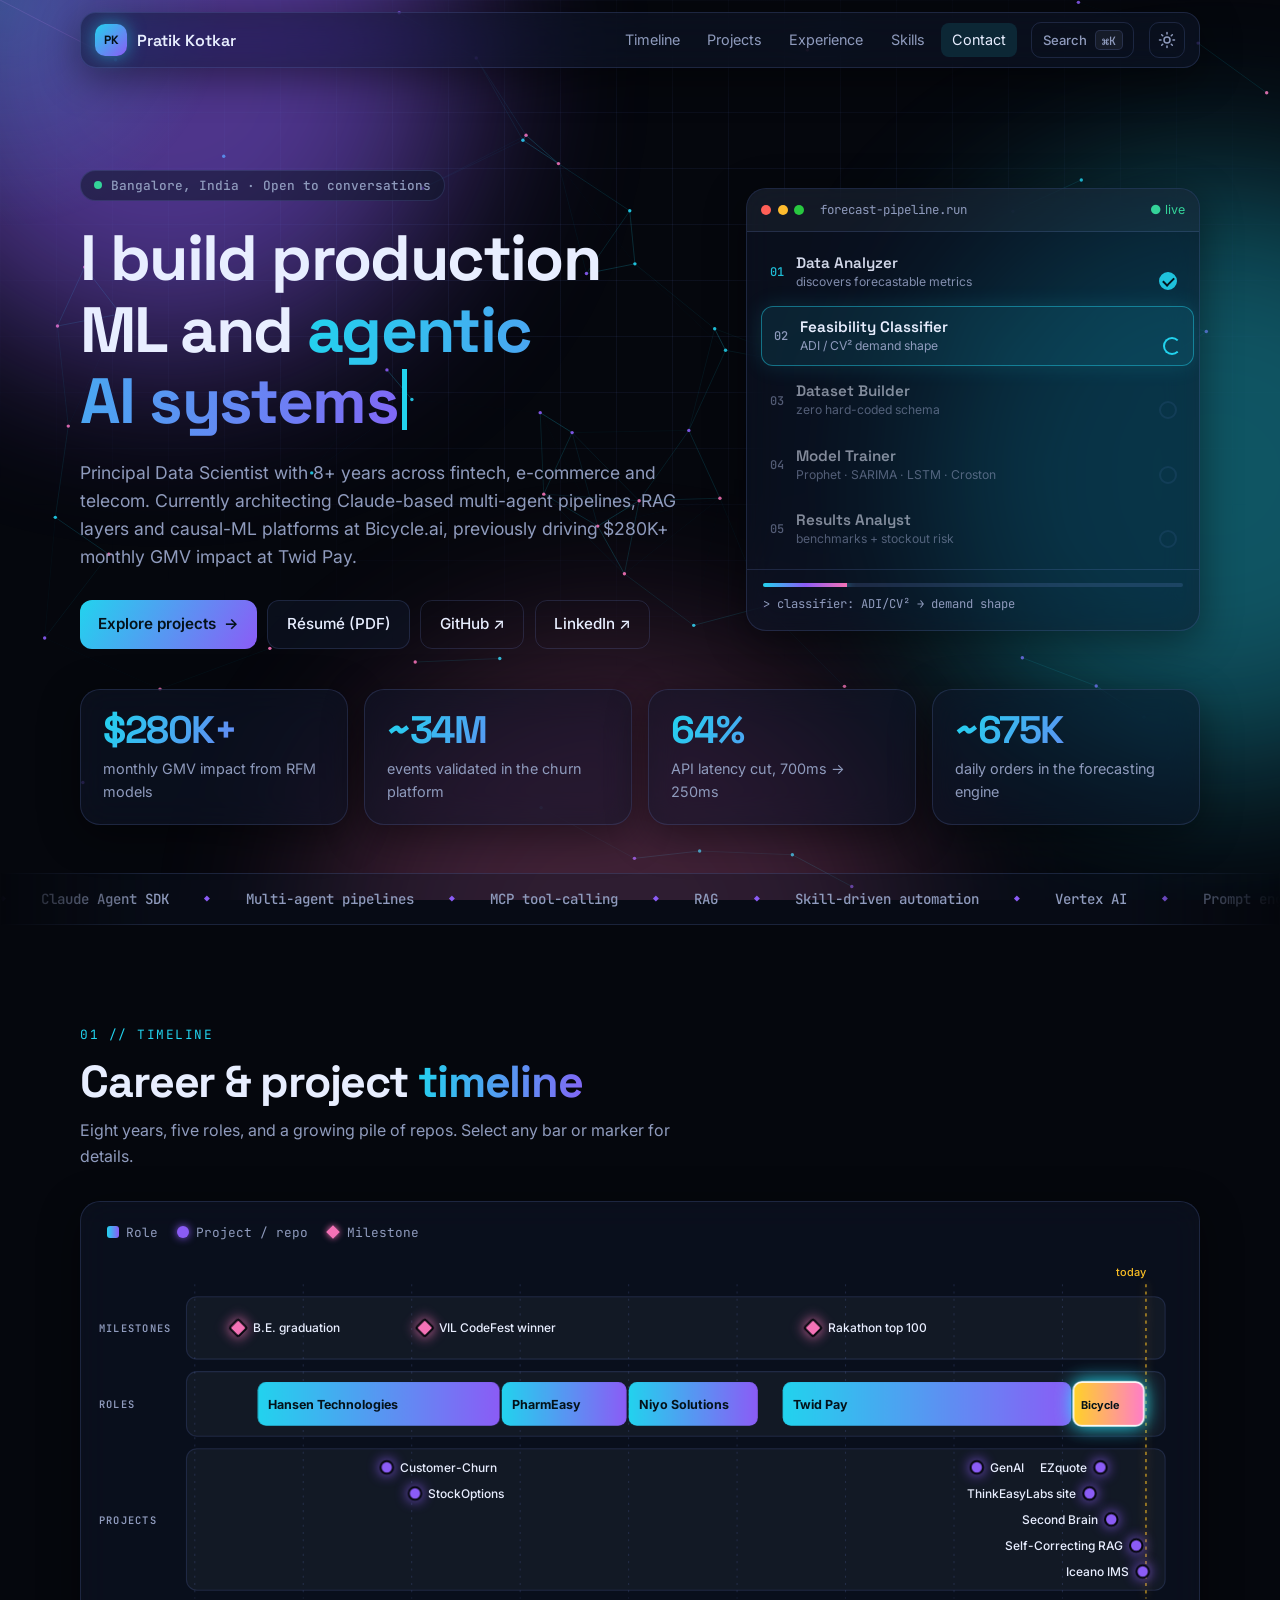
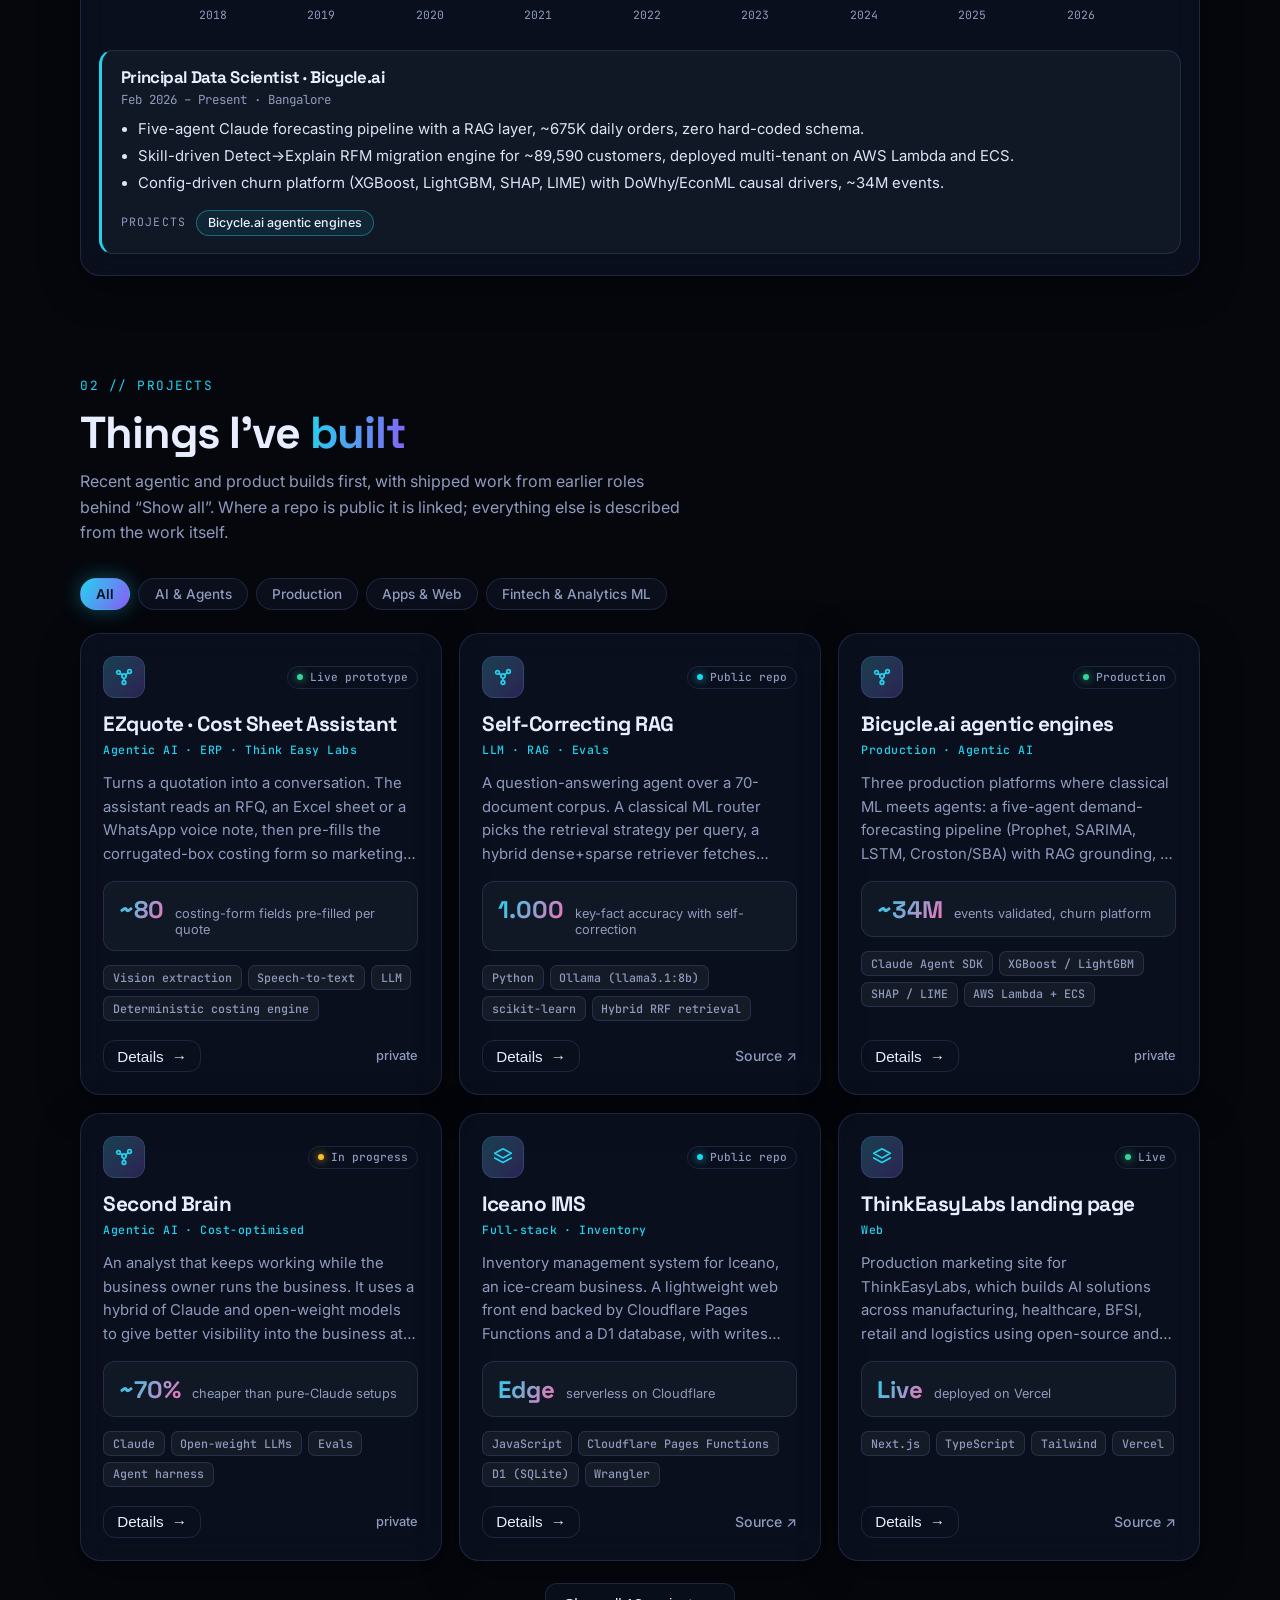
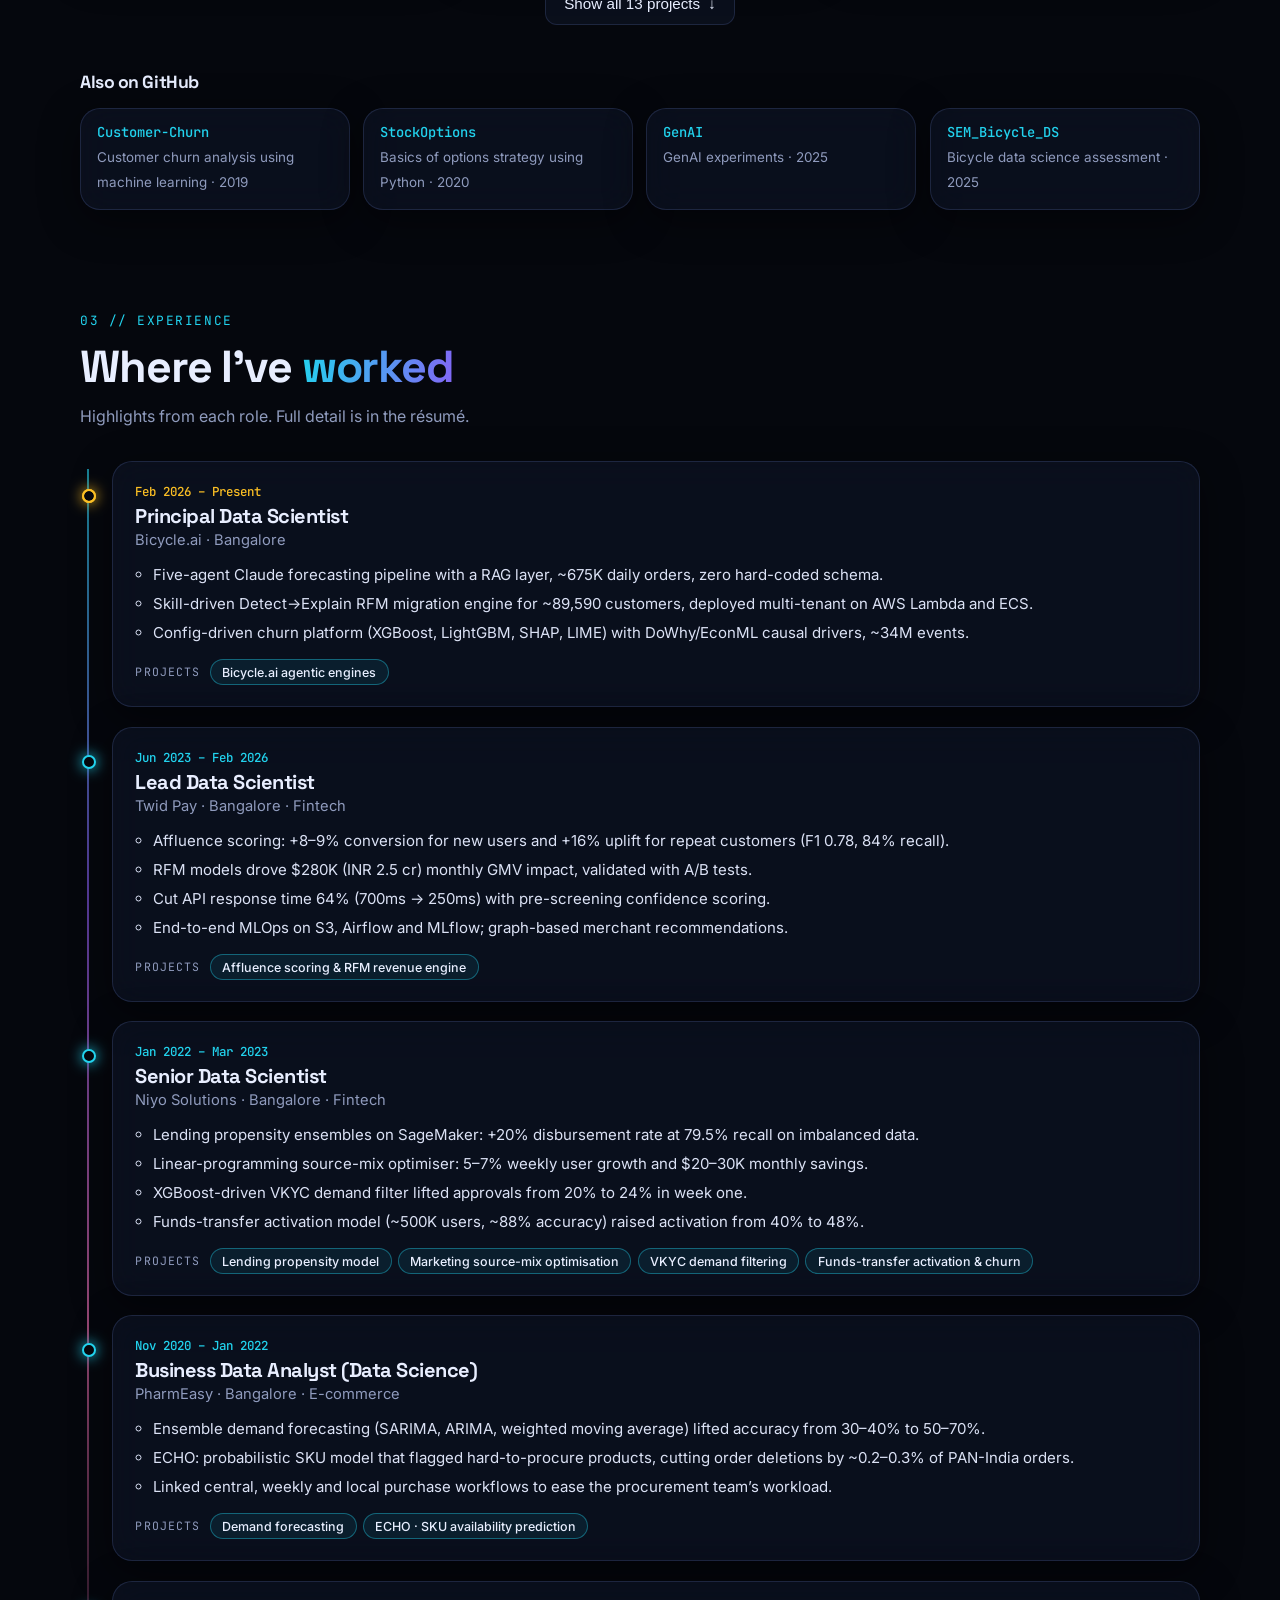
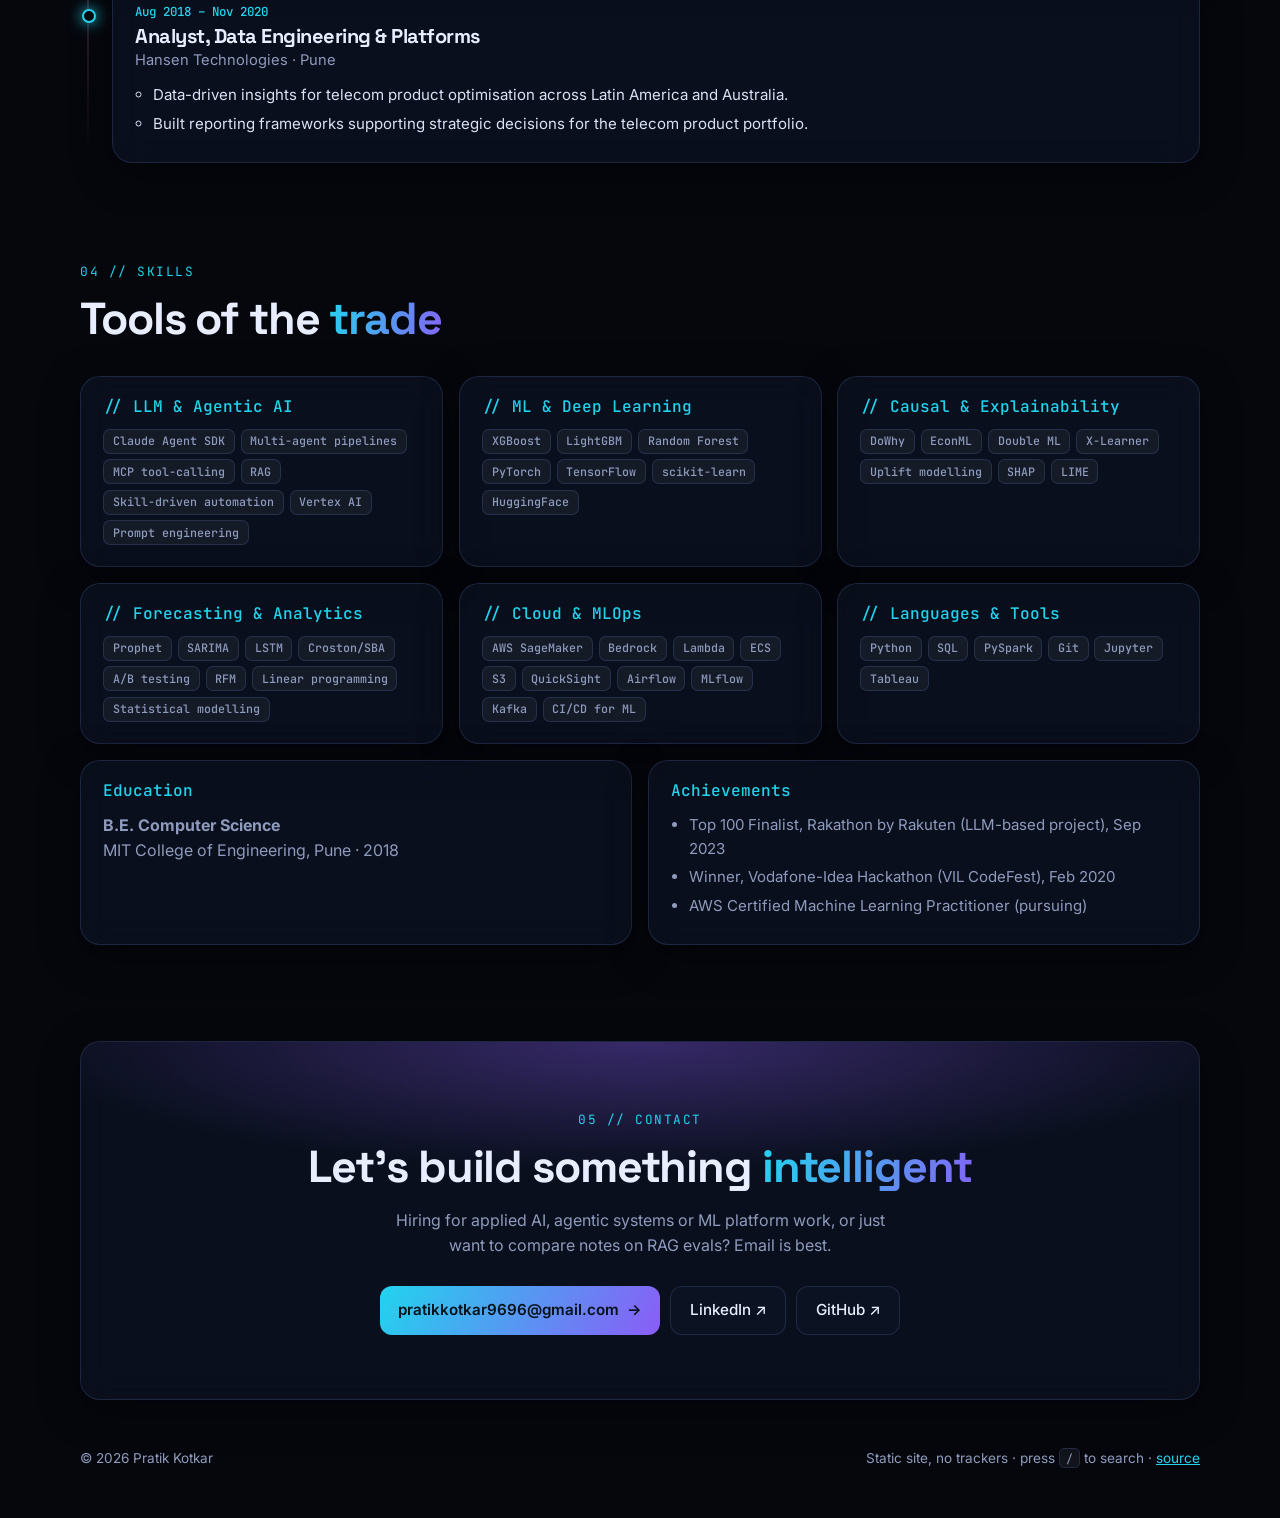
==== commit 9867e18f: "Add EZquote case study and Niyo/PharmEasy/Twid project details Co-Authored-By: Claude Sonnet 5.5 <no" ====
--- a/index.html
+++ b/index.html
@@ -104,15 +104,17 @@
   <div class="section-head reveal">
     <span class="idx mono">02 // projects</span>
     <h2>Things I’ve <span class="grad">built</span></h2>
-    <p>Selected builds. Where a repo is public it is linked; everything else is described from the work itself.</p>
+    <p>Recent agentic and product builds first, with shipped work from earlier roles behind “Show all”. Where a repo is public it is linked; everything else is described from the work itself.</p>
   </div>
   <div class="filters reveal" id="filters" role="tablist" aria-label="Filter projects">
     <button role="tab" class="on" data-f="all" aria-selected="true">All</button>
     <button role="tab" data-f="ai" aria-selected="false">AI &amp; Agents</button>
     <button role="tab" data-f="prod" aria-selected="false">Production</button>
     <button role="tab" data-f="app" aria-selected="false">Apps &amp; Web</button>
+    <button role="tab" data-f="ml" aria-selected="false">Fintech &amp; Analytics ML</button>
   </div>
   <div class="grid" id="project-grid"></div>
+  <div class="more-wrap" id="more-wrap"><button class="btn" id="more-btn" type="button" aria-expanded="false"><span>Show all projects</span><i class="arrow">↓</i></button></div>
 
   <h3 class="sub reveal">Also on GitHub</h3>
   <ul class="repo-list" id="repo-list"></ul>
--- a/styles.css
+++ b/styles.css
@@ -340,3 +340,11 @@
   .reveal { opacity: 1; transform: none; }
   #chart:not(.draw) .item { opacity: 1; }
 }
+
+/* role -> project links */
+.role-projects { display: flex; flex-wrap: wrap; align-items: center; gap: .4rem; margin-top: .9rem; }
+.role-projects > span { font-size: .72rem; letter-spacing: .1em; text-transform: uppercase; color: var(--muted); margin-right: .2rem; }
+.pchip { font: 500 .78rem Inter, sans-serif; padding: .28rem .7rem; border-radius: 999px; border: 1px solid color-mix(in srgb, var(--c1) 40%, transparent); background: color-mix(in srgb, var(--c1) 8%, transparent); color: var(--ink); cursor: pointer; transition: all .2s; }
+.pchip:hover { background: color-mix(in srgb, var(--c1) 22%, transparent); box-shadow: 0 0 14px color-mix(in srgb, var(--c1) 35%, transparent); transform: translateY(-1px); }
+.more-wrap { display: flex; justify-content: center; margin-top: 1.4rem; }
+.more-wrap[hidden] { display: none; }
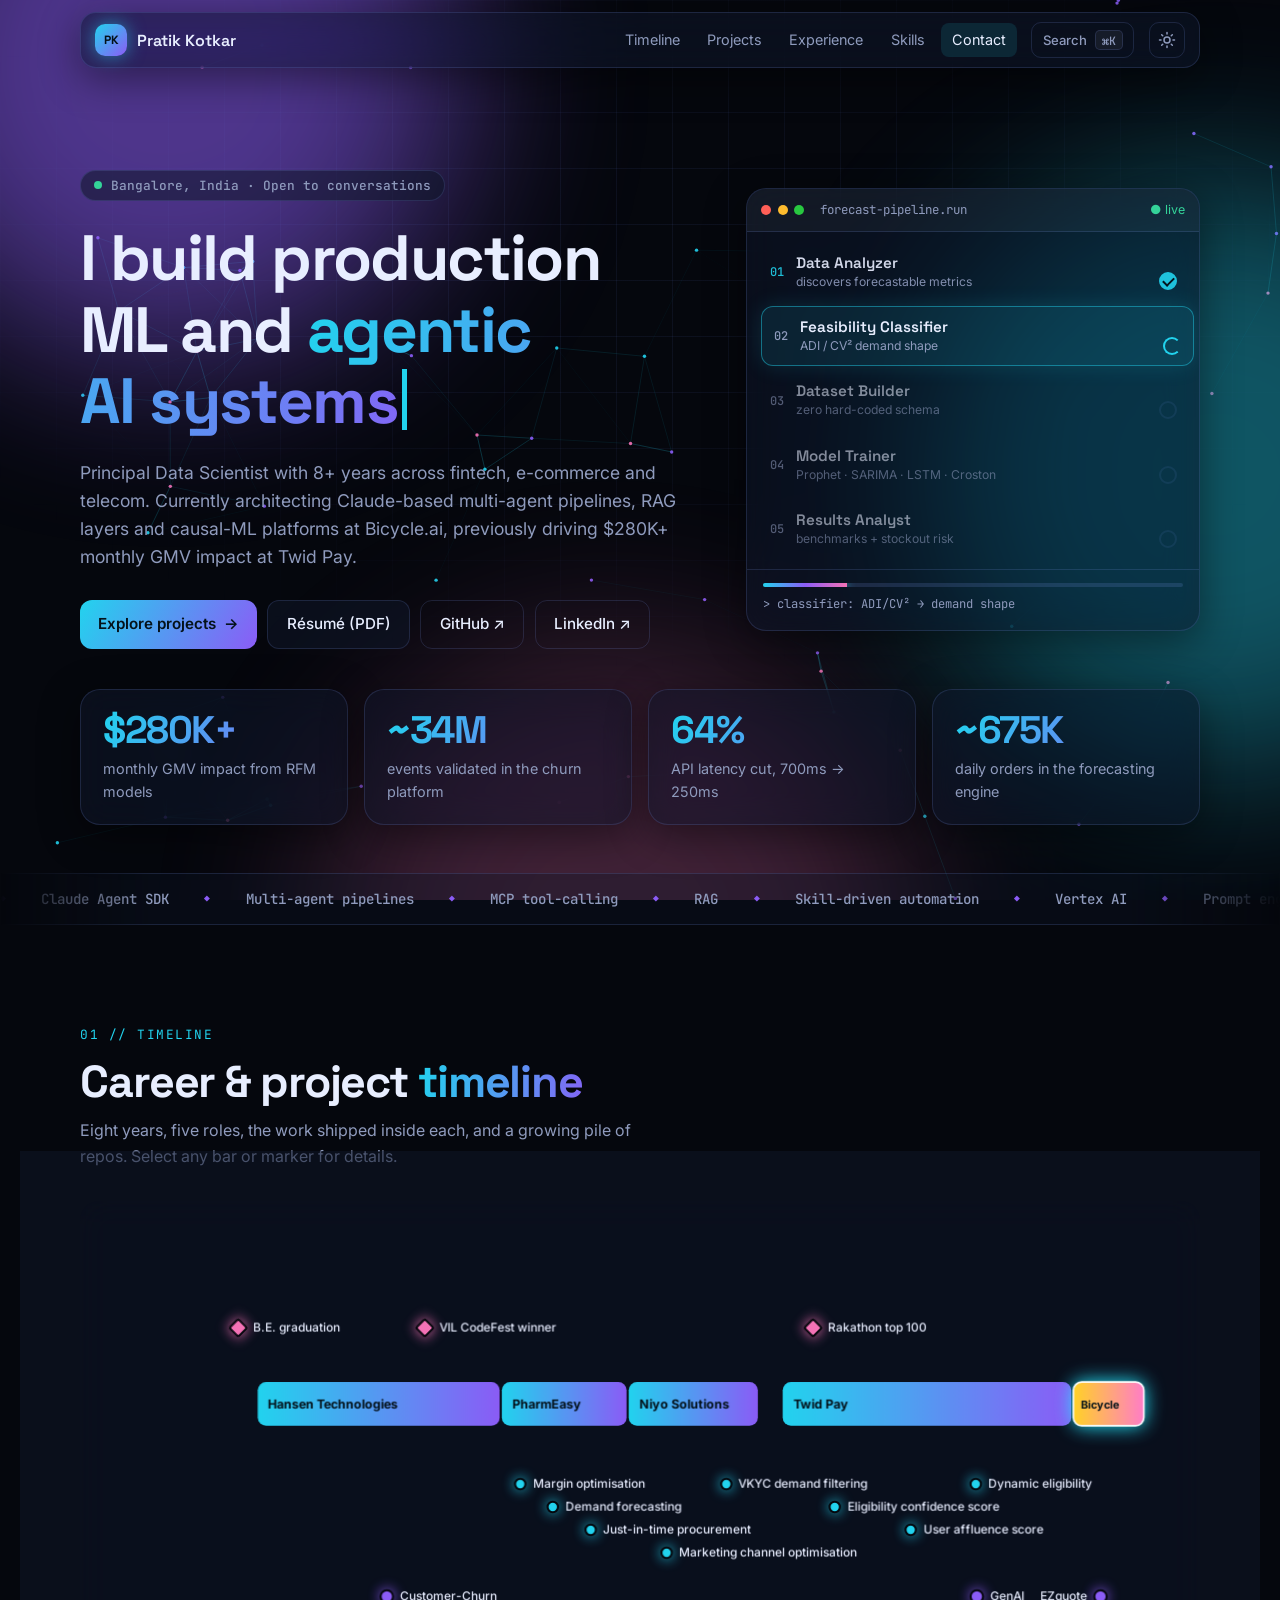
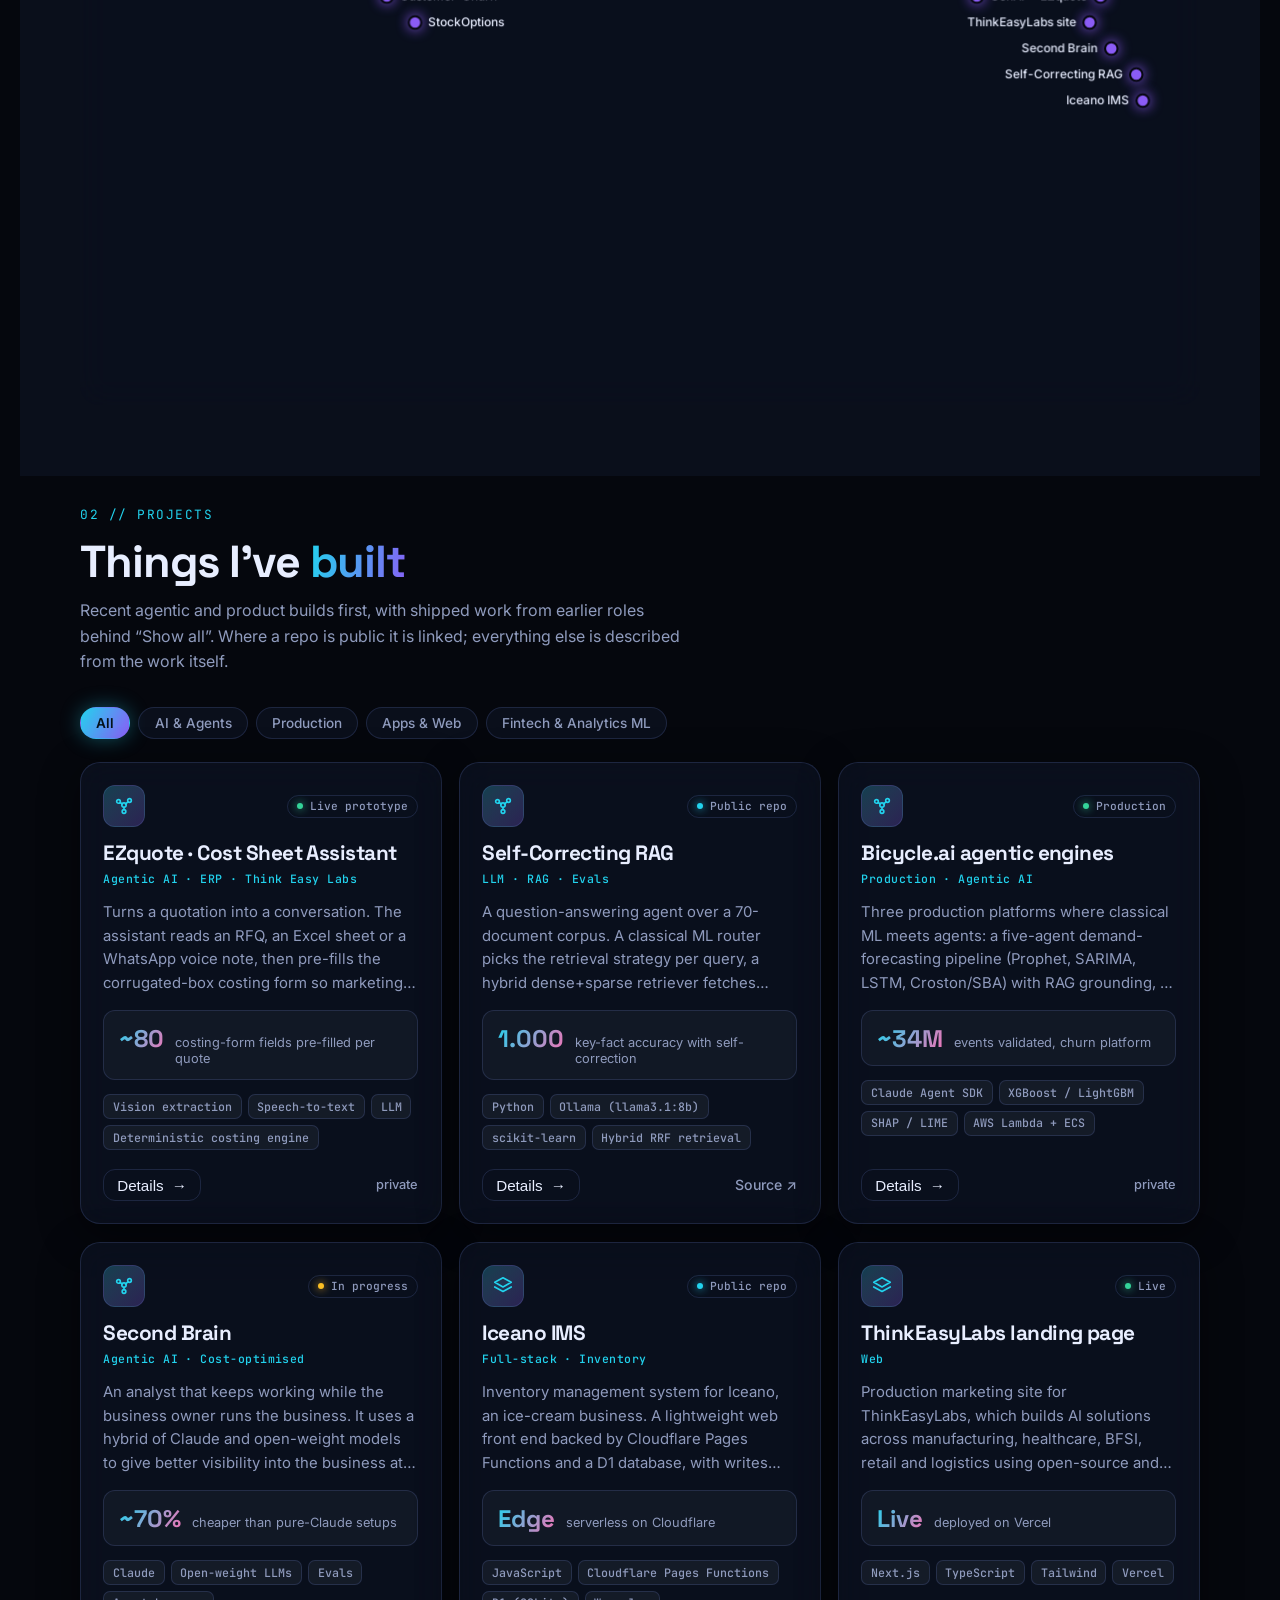
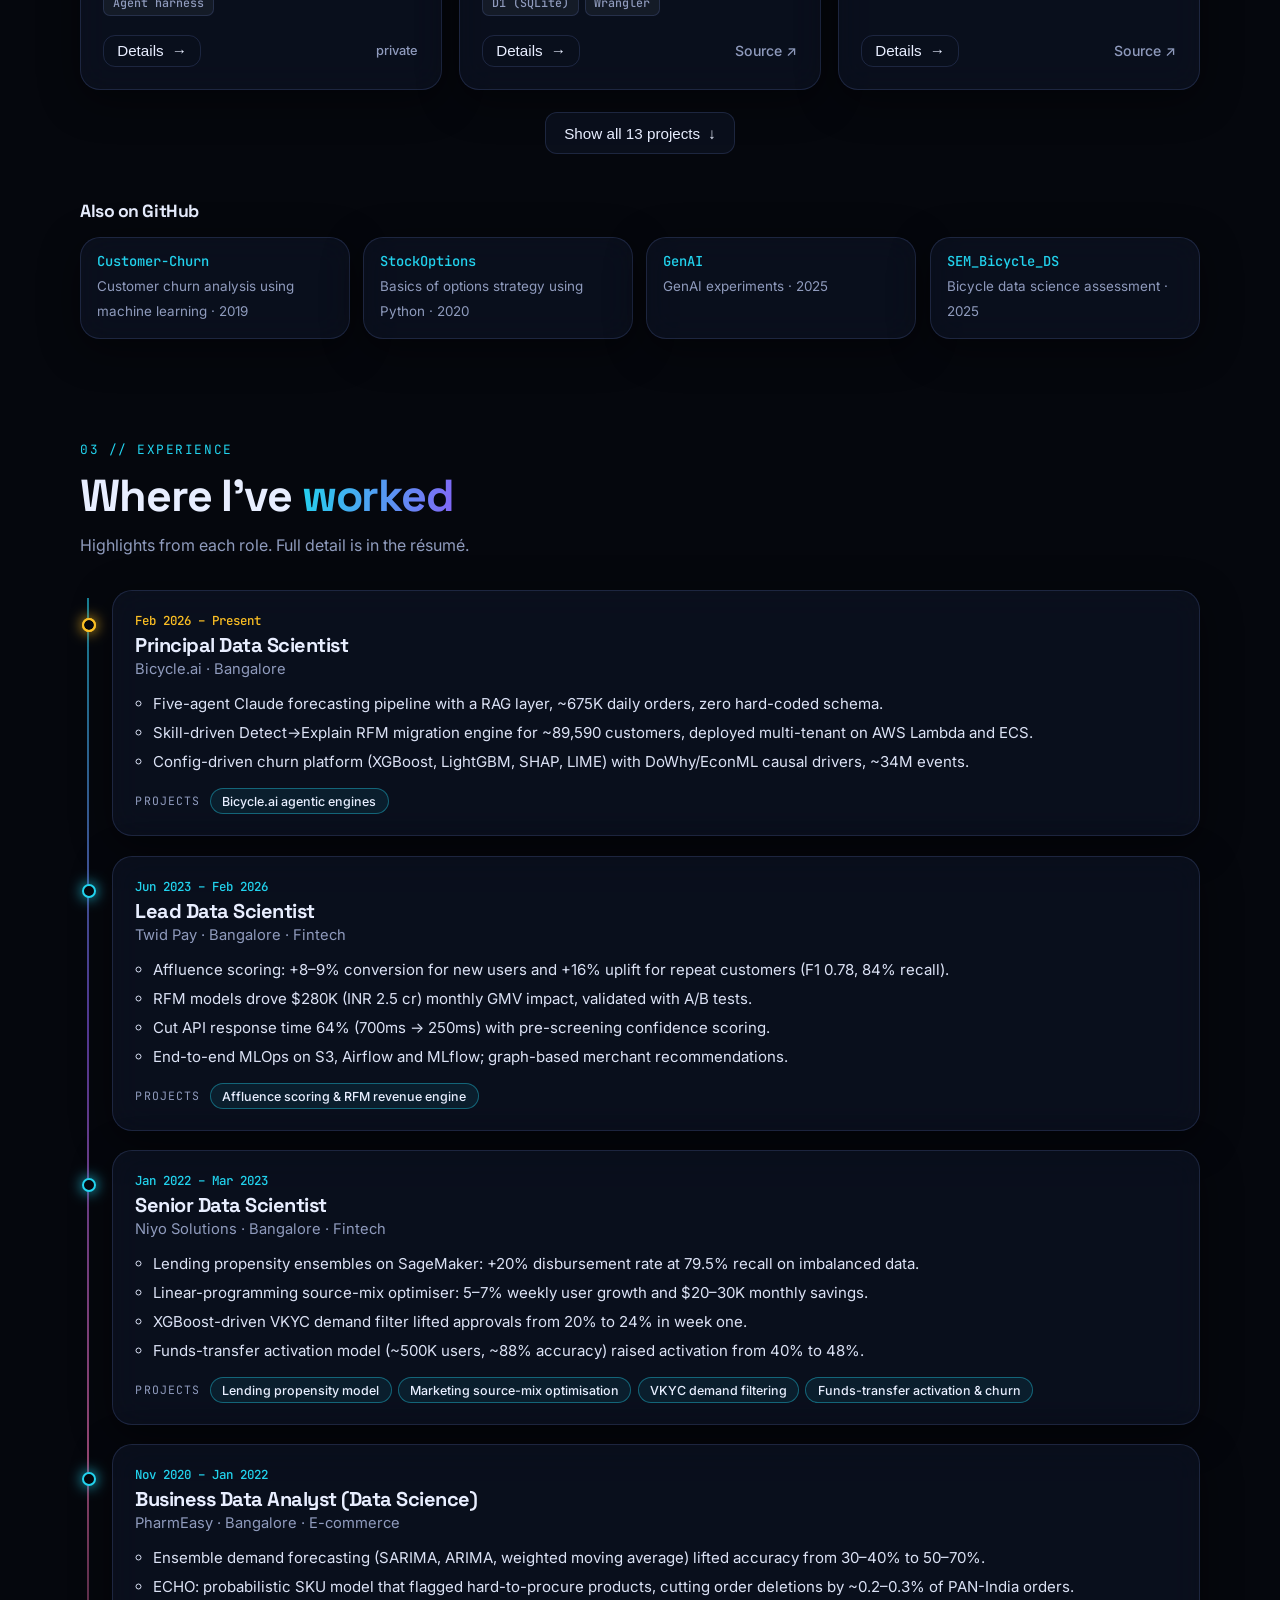
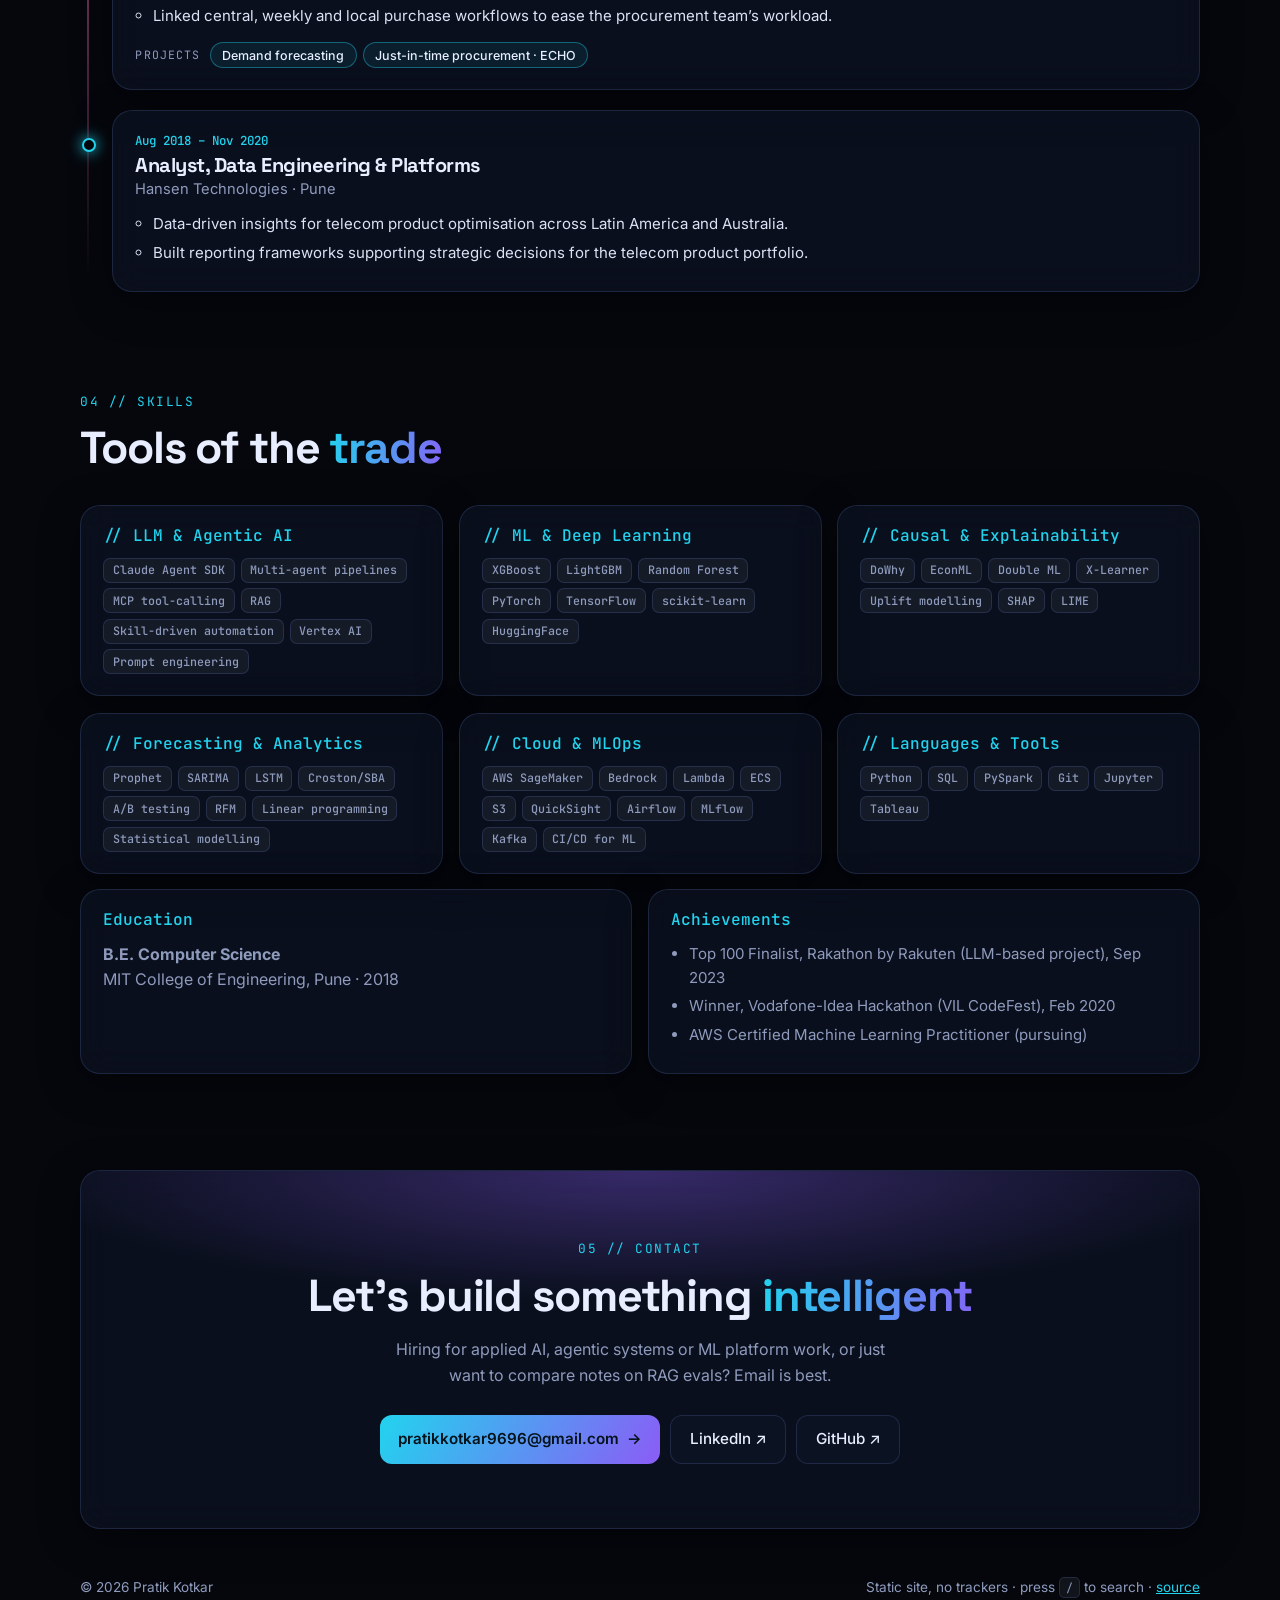
==== commit 5f9c3928: "Timeline: add per-company Work lane (PharmEasy, Niyo, Twid projects) Co-Authored-By: Claude Sonnet 5" ====
--- a/index.html
+++ b/index.html
@@ -85,11 +85,12 @@
   <div class="section-head reveal">
     <span class="idx mono">01 // timeline</span>
     <h2>Career &amp; project <span class="grad">timeline</span></h2>
-    <p>Eight years, five roles, and a growing pile of repos. Select any bar or marker for details.</p>
+    <p>Eight years, five roles, the work shipped inside each, and a growing pile of repos. Select any bar or marker for details.</p>
   </div>
   <div class="glass chart-card reveal">
     <div class="legend" aria-hidden="true">
       <span><i class="sw role"></i>Role</span>
+      <span><i class="sw work"></i>Work inside a role</span>
       <span><i class="sw proj"></i>Project / repo</span>
       <span><i class="sw ms"></i>Milestone</span>
     </div>
--- a/styles.css
+++ b/styles.css
@@ -348,3 +348,11 @@
 .pchip:hover { background: color-mix(in srgb, var(--c1) 22%, transparent); box-shadow: 0 0 14px color-mix(in srgb, var(--c1) 35%, transparent); transform: translateY(-1px); }
 .more-wrap { display: flex; justify-content: center; margin-top: 1.4rem; }
 .more-wrap[hidden] { display: none; }
+
+/* timeline: work-inside-a-role lane */
+.sw.work { background: var(--c1); border-radius: 50%; box-shadow: 0 0 8px var(--c1); }
+#chart .wband { fill: color-mix(in srgb, var(--c1) 7%, transparent); stroke: color-mix(in srgb, var(--c1) 30%, transparent); stroke-dasharray: 3 4; }
+#chart .wband-label { fill: var(--c1); font: 500 9px "JetBrains Mono", monospace; letter-spacing: .1em; text-transform: uppercase; opacity: .85; }
+#chart .wdot { fill: var(--c1); stroke: var(--bg); stroke-width: 2; transform-box: fill-box; transform-origin: center; transition: transform .2s; filter: drop-shadow(0 0 6px var(--c1)); }
+#chart .item:hover .wdot, #chart .item:focus-visible .wdot, #chart .item.sel .wdot { transform: scale(1.5); }
+#chart.draw .wdot { animation: popin .55s cubic-bezier(.3,1.6,.5,1) var(--d, 0s) both; }
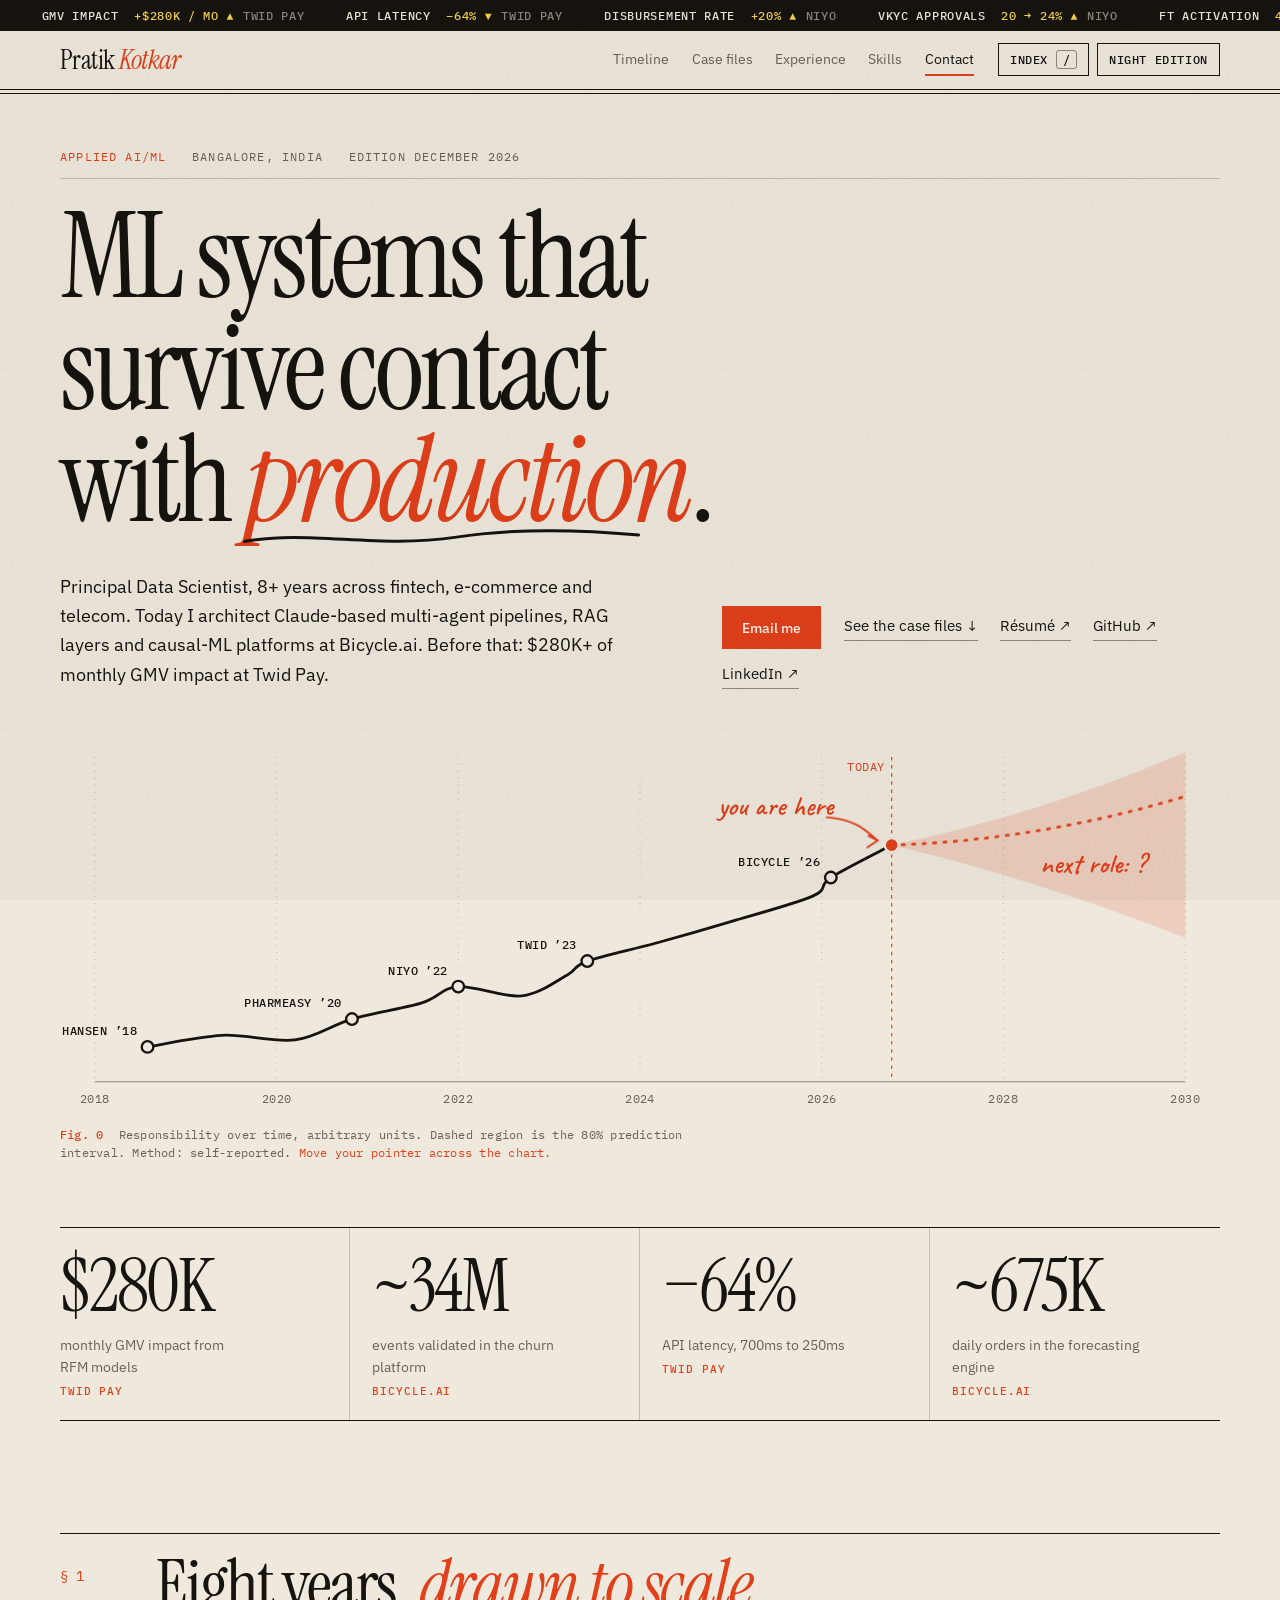
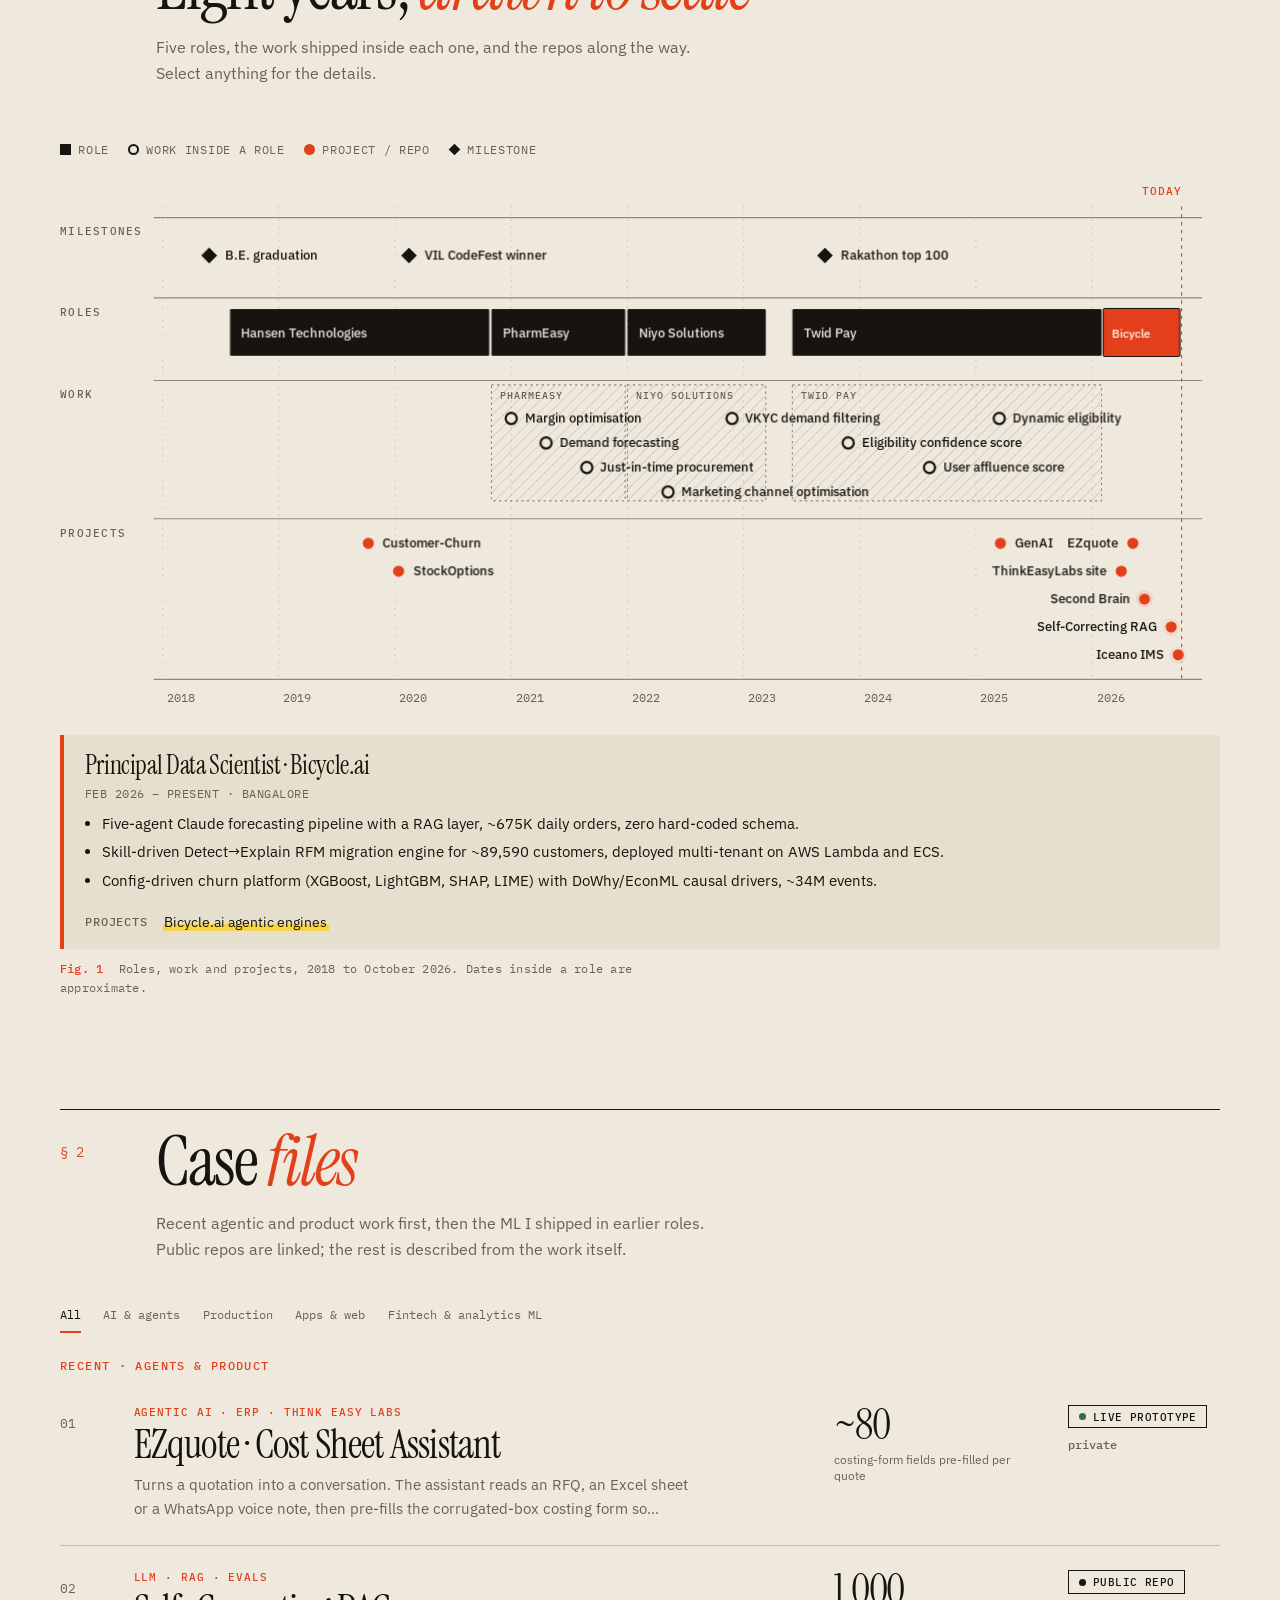
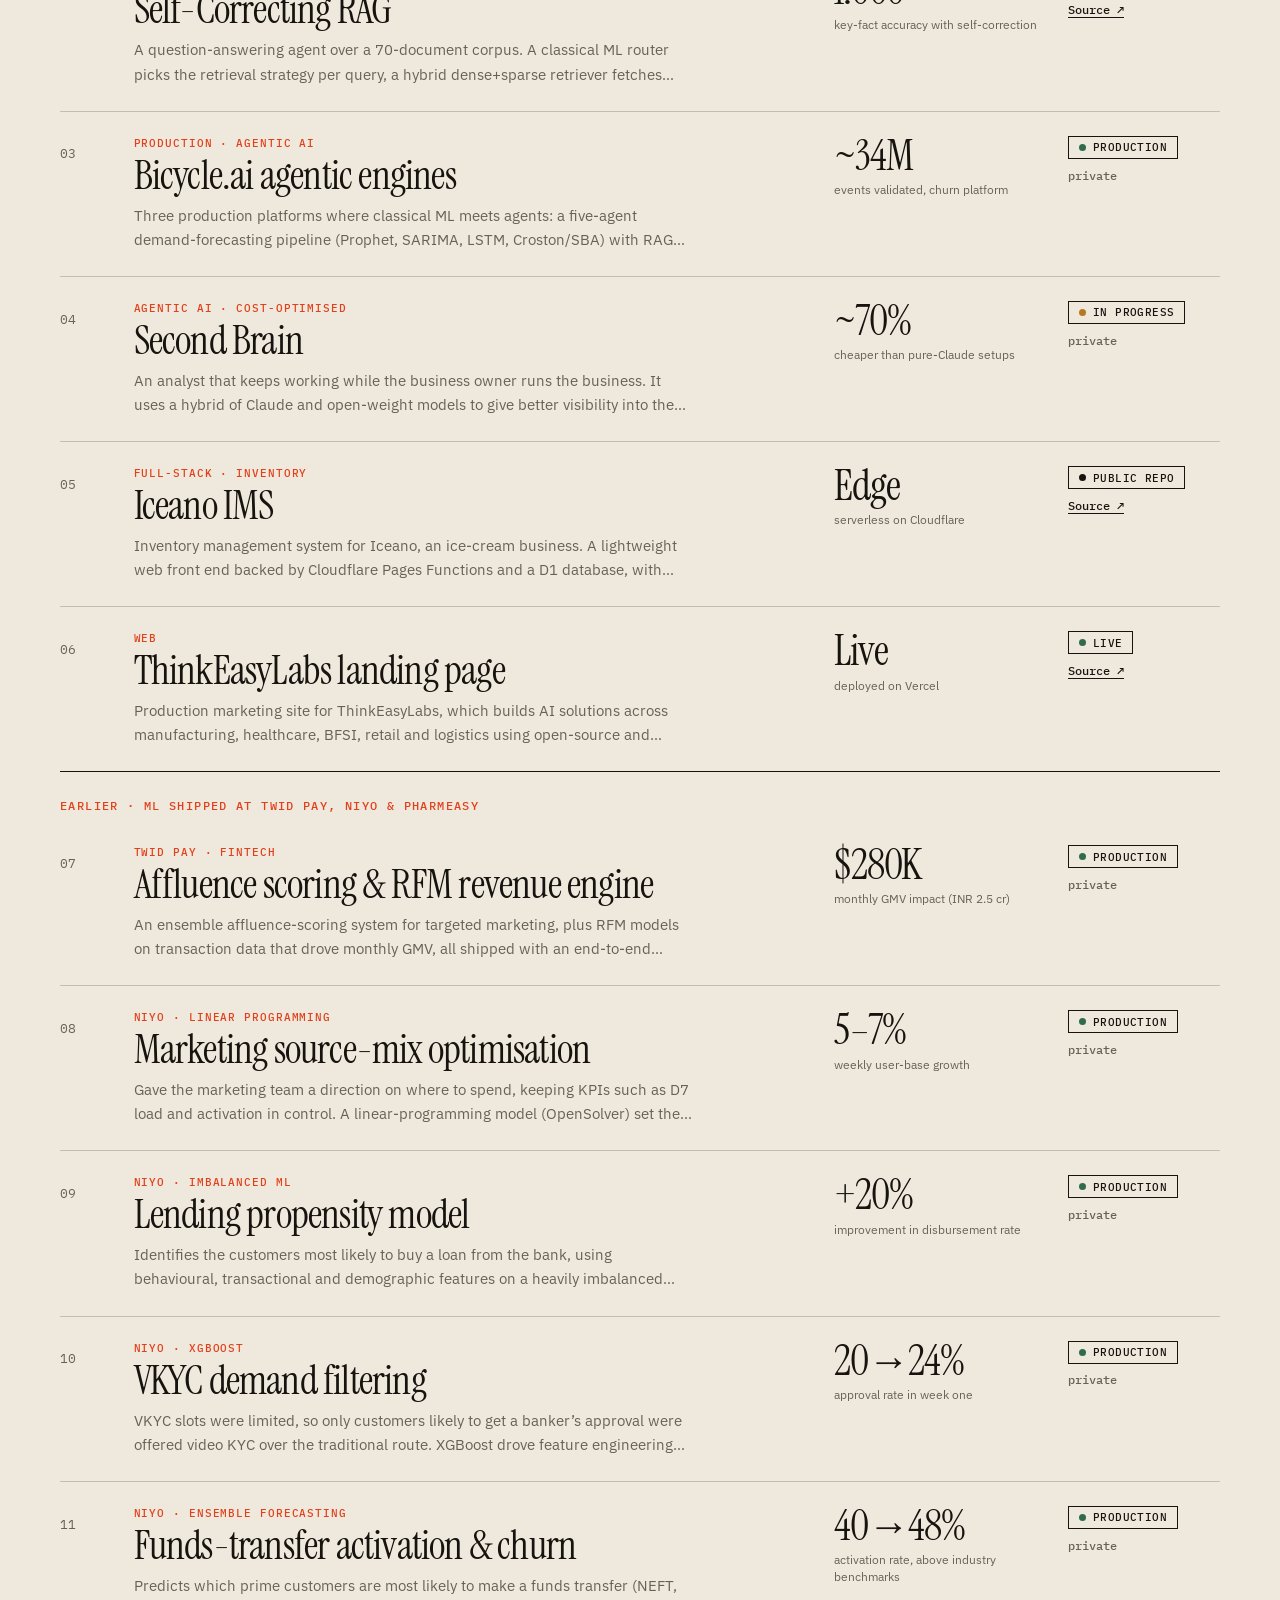
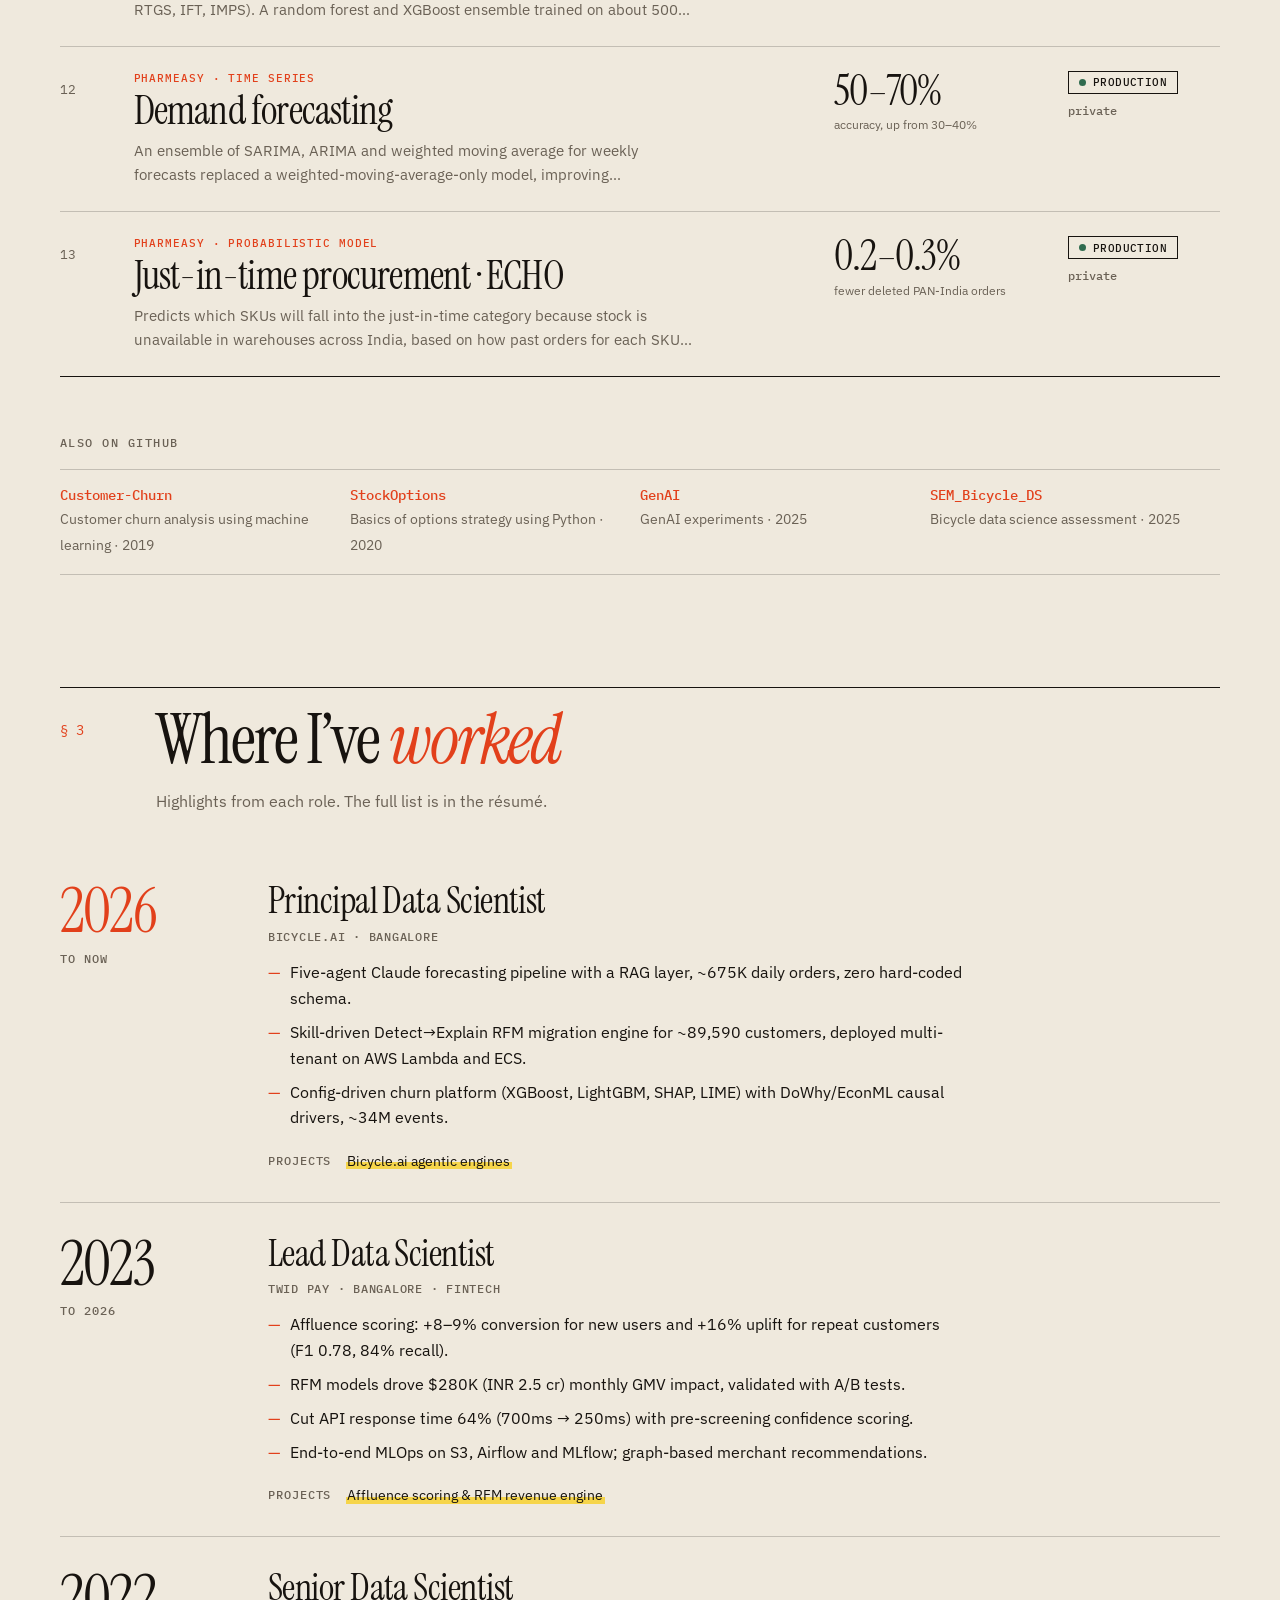
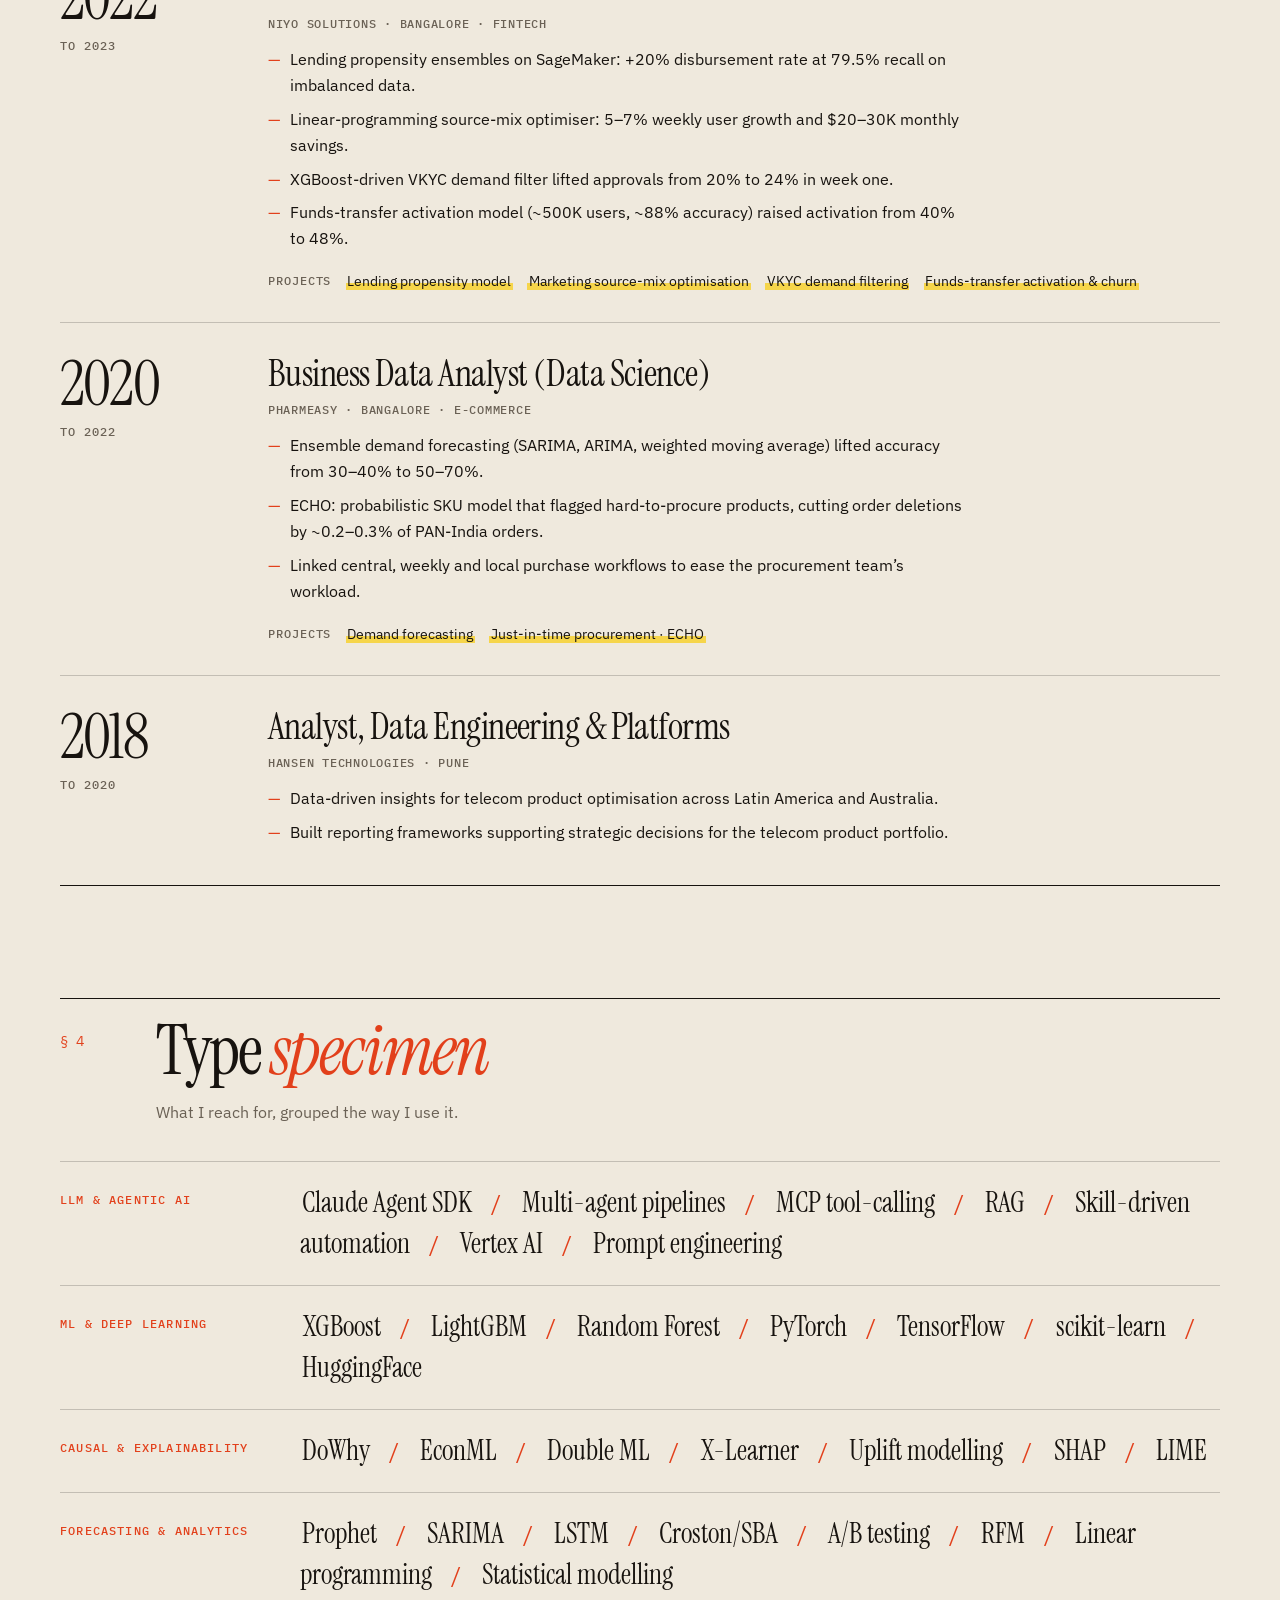
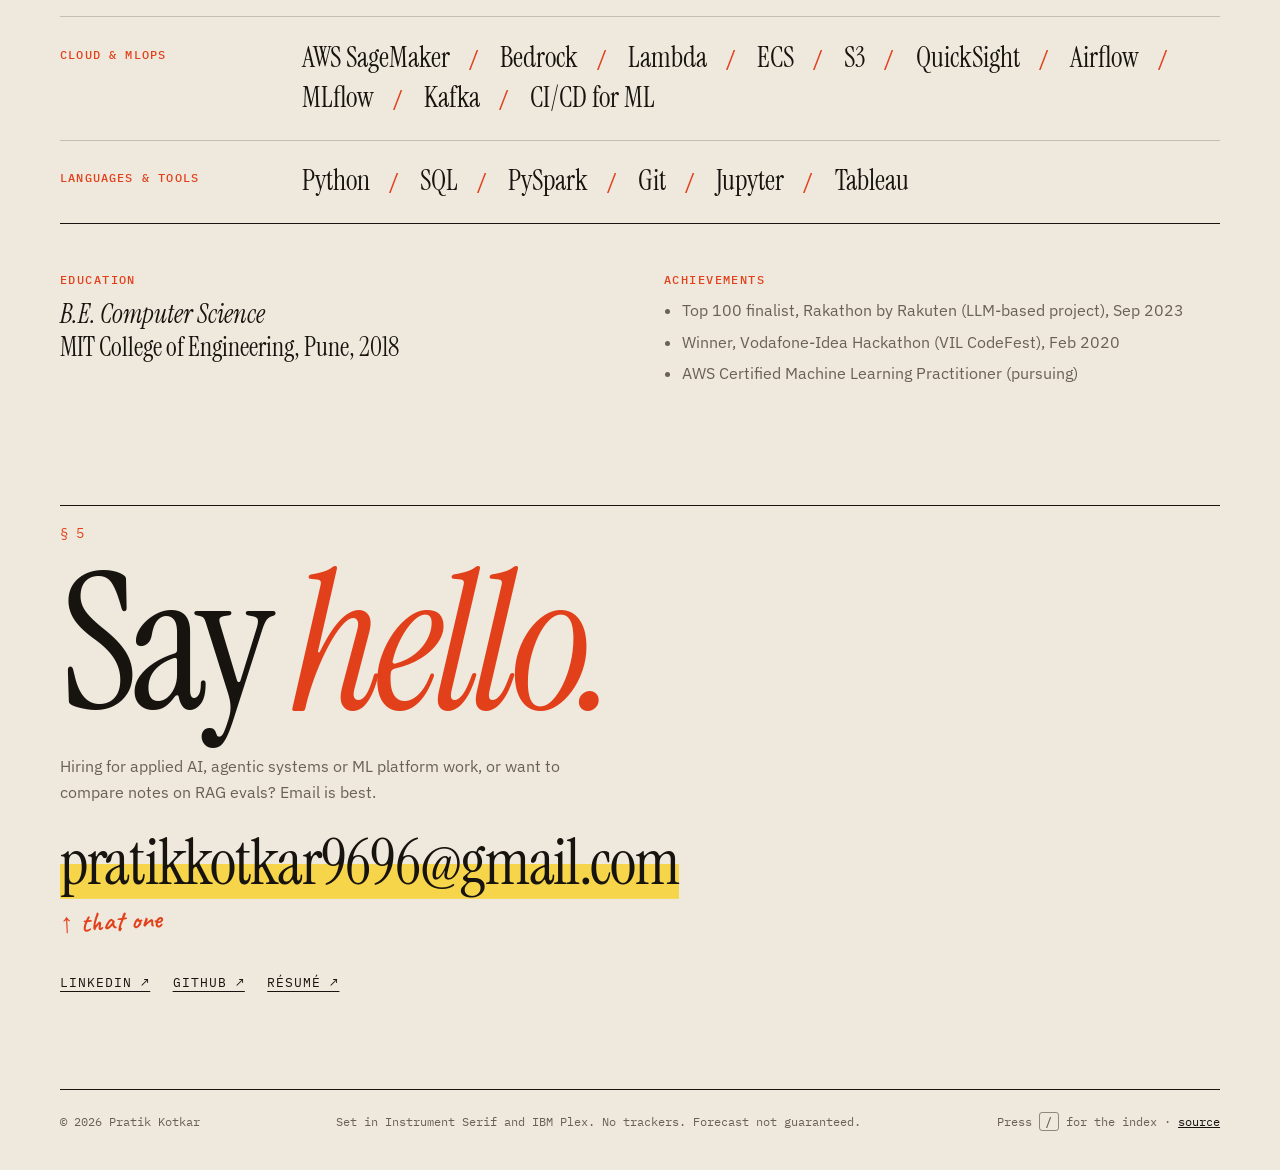
==== commit eb6f5467: "Redesign: editorial paper identity, forecast hero chart, case-file ledger and drawer Co-Authored-By:" ====
--- a/index.html
+++ b/index.html
@@ -5,13 +5,13 @@
 <meta name="viewport" content="width=device-width, initial-scale=1">
 <title>Pratik Kotkar — Principal Data Scientist · Applied AI/ML</title>
 <meta name="description" content="Pratik Kotkar — Principal Data Scientist and Applied AI/ML lead. Agentic systems, LLM/RAG pipelines, causal ML and risk analytics. 8+ years in production ML.">
-<meta property="og:title" content="Pratik Kotkar — Applied AI/ML">
-<meta property="og:description" content="Agentic systems, RAG, causal ML and production forecasting. Career timeline and projects.">
+<meta property="og:title" content="Pratik Kotkar — ML systems that survive contact with production">
+<meta property="og:description" content="Agentic systems, RAG, causal ML and production forecasting. Career timeline and case files.">
 <meta property="og:type" content="website">
-<link rel="icon" href="data:image/svg+xml,<svg xmlns='http://www.w3.org/2000/svg' viewBox='0 0 64 64'><defs><linearGradient id='g' x1='0' y1='0' x2='1' y2='1'><stop offset='0' stop-color='%2322d3ee'/><stop offset='1' stop-color='%238b5cf6'/></linearGradient></defs><rect width='64' height='64' rx='16' fill='%2305070d'/><rect x='2' y='2' width='60' height='60' rx='14' fill='none' stroke='url(%23g)' stroke-width='3'/><text x='32' y='42' font-size='26' font-family='sans-serif' font-weight='700' text-anchor='middle' fill='url(%23g)'>PK</text></svg>">
+<link rel="icon" href="data:image/svg+xml,<svg xmlns='http://www.w3.org/2000/svg' viewBox='0 0 64 64'><rect width='64' height='64' fill='%23e2401b'/><text x='32' y='45' font-size='34' font-family='Georgia,serif' font-style='italic' text-anchor='middle' fill='%23efe9dd'>pk</text></svg>">
 <link rel="preconnect" href="https://fonts.googleapis.com">
 <link rel="preconnect" href="https://fonts.gstatic.com" crossorigin>
-<link href="https://fonts.googleapis.com/css2?family=Space+Grotesk:wght@400;500;600;700&family=Inter:wght@400;500;600&family=JetBrains+Mono:wght@400;500&display=swap" rel="stylesheet">
+<link href="https://fonts.googleapis.com/css2?family=Instrument+Serif:ital@0;1&family=IBM+Plex+Sans:wght@400;500;600&family=IBM+Plex+Mono:wght@400;500&family=Caveat:wght@500;600&display=swap" rel="stylesheet">
 <link rel="stylesheet" href="styles.css">
 <script>
   try { var t = localStorage.getItem('theme'); if (t) document.documentElement.setAttribute('data-theme', t); } catch (e) {}
@@ -19,133 +19,120 @@
 </head>
 <body>
 
-<div id="progress" aria-hidden="true"></div>
-<canvas id="bg" aria-hidden="true"></canvas>
-<div class="aurora" aria-hidden="true"><i></i><i></i><i></i></div>
-<div class="grid-overlay" aria-hidden="true"></div>
-<div id="glow" aria-hidden="true"></div>
+<div class="ticker" aria-label="Career highlights ticker"><div class="ticker-track" id="ticker"></div></div>
 
-<header class="nav">
-  <div class="wrap nav-inner glass">
-    <a class="brand" href="#top" aria-label="Pratik Kotkar, home"><span class="mark">PK</span><span class="brand-name">Pratik Kotkar</span></a>
+<header class="mast">
+  <div class="wrap mast-in">
+    <a class="logo" href="#top" aria-label="Pratik Kotkar, home">Pratik <i>Kotkar</i></a>
     <nav aria-label="Primary">
       <a href="#timeline">Timeline</a>
-      <a href="#projects">Projects</a>
+      <a href="#projects">Case files</a>
       <a href="#experience">Experience</a>
       <a href="#skills">Skills</a>
       <a href="#contact">Contact</a>
     </nav>
-    <button id="palette-btn" class="kbd-btn" type="button" aria-label="Open command palette"><span>Search</span><kbd>⌘K</kbd></button>
-    <button id="theme" class="icon-btn" type="button" aria-label="Toggle colour theme">
-      <svg viewBox="0 0 24 24" width="18" height="18" fill="none" stroke="currentColor" stroke-width="2" stroke-linecap="round" stroke-linejoin="round" aria-hidden="true"><circle cx="12" cy="12" r="4"/><path d="M12 2v2M12 20v2M4.9 4.9l1.4 1.4M17.7 17.7l1.4 1.4M2 12h2M20 12h2M4.9 19.1l1.4-1.4M17.7 6.3l1.4-1.4"/></svg>
-    </button>
+    <div class="tools">
+      <button id="palette-btn" class="tool" type="button" aria-label="Open index search">Index <kbd>/</kbd></button>
+      <button id="theme" class="tool" type="button" aria-label="Switch between paper and night edition">Night edition</button>
+    </div>
   </div>
 </header>
 
 <main id="top">
 
 <section class="hero wrap">
-  <div class="hero-copy">
-    <p class="status"><span class="pulse"></span>Bangalore, India · Open to conversations</p>
-    <h1>I build production ML and <span class="typed-wrap"><span class="typed grad" id="typed">agentic AI systems</span><span class="caret"></span></span></h1>
-    <p class="lede">Principal Data Scientist with 8+ years across fintech, e-commerce and telecom. Currently architecting Claude-based multi-agent pipelines, RAG layers and causal-ML platforms at Bicycle.ai, previously driving $280K+ monthly GMV impact at Twid Pay.</p>
-    <div class="cta">
-      <a class="btn primary" href="#projects"><span>Explore projects</span><i class="arrow">→</i></a>
-      <a class="btn" href="https://github.com/pratik9696/resume/blob/HEAD/Pratik_Kotkar_AI_ML_Eng.pdf" target="_blank" rel="noopener">Résumé (PDF)</a>
-      <a class="btn ghost" href="https://github.com/pratik9696" target="_blank" rel="noopener">GitHub ↗</a>
-      <a class="btn ghost" href="https://linkedin.com/in/pratikkotkar9696" target="_blank" rel="noopener">LinkedIn ↗</a>
+  <p class="dateline mono"><span>Applied AI/ML</span><span>Bangalore, India</span><span id="edition">Edition</span></p>
+  <h1>ML systems that survive contact with <em>production<svg class="scribble" viewBox="0 0 400 24" preserveAspectRatio="none" aria-hidden="true"><path pathLength="1" d="M3 15 C 60 4, 120 22, 190 11 S 330 6, 397 14"/></svg></em>.</h1>
+  <div class="hero-sub">
+    <p class="lede">Principal Data Scientist, 8+ years across fintech, e-commerce and telecom. Today I architect Claude-based multi-agent pipelines, RAG layers and causal-ML platforms at Bicycle.ai. Before that: $280K+ of monthly GMV impact at Twid Pay.</p>
+    <div class="hero-links">
+      <a class="solid" href="mailto:pratikkotkar9696@gmail.com">Email me</a>
+      <a class="ulink" href="#projects">See the case files ↓</a>
+      <a class="ulink" href="https://github.com/pratik9696/resume/blob/HEAD/Pratik_Kotkar_AI_ML_Eng.pdf" target="_blank" rel="noopener">Résumé ↗</a>
+      <a class="ulink" href="https://github.com/pratik9696" target="_blank" rel="noopener">GitHub ↗</a>
+      <a class="ulink" href="https://linkedin.com/in/pratikkotkar9696" target="_blank" rel="noopener">LinkedIn ↗</a>
     </div>
   </div>
 
-  <aside class="term glass tilt" aria-label="Animated sketch of the five-agent forecasting pipeline">
-    <div class="term-bar"><i></i><i></i><i></i><span class="mono">forecast-pipeline.run</span><em class="live">● live</em></div>
-    <ol class="agents" id="agents">
-      <li><b>01</b><span>Data Analyzer</span><small>discovers forecastable metrics</small><u></u></li>
-      <li><b>02</b><span>Feasibility Classifier</span><small>ADI / CV² demand shape</small><u></u></li>
-      <li><b>03</b><span>Dataset Builder</span><small>zero hard-coded schema</small><u></u></li>
-      <li><b>04</b><span>Model Trainer</span><small>Prophet · SARIMA · LSTM · Croston</small><u></u></li>
-      <li><b>05</b><span>Results Analyst</span><small>benchmarks + stockout risk</small><u></u></li>
-    </ol>
-    <div class="term-foot mono"><div class="bar"><i id="bar"></i></div><span id="log">&gt; booting agents…</span></div>
-  </aside>
+  <figure class="hero-fig">
+    <svg id="hero-chart" viewBox="0 0 1000 320" role="img" aria-label="Illustrative chart of responsibility growing across five roles from 2018 to today, followed by a dashed forecast with a widening prediction interval. Move the pointer along it to read the role at any date."></svg>
+    <figcaption class="mono"><b>Fig. 0</b> Responsibility over time, arbitrary units. Dashed region is the 80% prediction interval. Method: self-reported. <span class="hint">Move your pointer across the chart.</span></figcaption>
+  </figure>
 </section>
 
-<section class="wrap">
-  <dl class="stats" aria-label="Highlights">
-    <div class="glass tilt reveal"><dt><span class="count" data-to="280" data-pre="$" data-suf="K+">$280K+</span></dt><dd>monthly GMV impact from RFM models</dd></div>
-    <div class="glass tilt reveal" style="--d:.08s"><dt><span class="count" data-to="34" data-pre="~" data-suf="M">~34M</span></dt><dd>events validated in the churn platform</dd></div>
-    <div class="glass tilt reveal" style="--d:.16s"><dt><span class="count" data-to="64" data-suf="%">64%</span></dt><dd>API latency cut, 700ms → 250ms</dd></div>
-    <div class="glass tilt reveal" style="--d:.24s"><dt><span class="count" data-to="675" data-pre="~" data-suf="K">~675K</span></dt><dd>daily orders in the forecasting engine</dd></div>
-  </dl>
+<section class="wrap figures" aria-label="Highlights">
+  <div class="figure reveal"><div class="n"><span class="count" data-to="280" data-pre="$" data-suf="K">$280K</span></div><p>monthly GMV impact from RFM models <em>Twid Pay</em></p></div>
+  <div class="figure reveal" style="--d:.07s"><div class="n"><span class="count" data-to="34" data-pre="~" data-suf="M">~34M</span></div><p>events validated in the churn platform <em>Bicycle.ai</em></p></div>
+  <div class="figure reveal" style="--d:.14s"><div class="n"><span class="count" data-to="64" data-pre="−" data-suf="%">−64%</span></div><p>API latency, 700ms to 250ms <em>Twid Pay</em></p></div>
+  <div class="figure reveal" style="--d:.21s"><div class="n"><span class="count" data-to="675" data-pre="~" data-suf="K">~675K</span></div><p>daily orders in the forecasting engine <em>Bicycle.ai</em></p></div>
 </section>
 
-<div class="marquee" aria-hidden="true"><div class="track" id="marquee"></div></div>
-
 <section id="timeline" class="wrap section">
-  <div class="section-head reveal">
-    <span class="idx mono">01 // timeline</span>
-    <h2>Career &amp; project <span class="grad">timeline</span></h2>
-    <p>Eight years, five roles, the work shipped inside each, and a growing pile of repos. Select any bar or marker for details.</p>
-  </div>
-  <div class="glass chart-card reveal">
-    <div class="legend" aria-hidden="true">
+  <header class="sec-head reveal">
+    <span class="sec-no mono">§ 1</span>
+    <h2>Eight years, <em>drawn to scale</em></h2>
+    <p>Five roles, the work shipped inside each one, and the repos along the way. Select anything for the details.</p>
+  </header>
+  <figure class="plate reveal">
+    <div class="legend mono" aria-hidden="true">
       <span><i class="sw role"></i>Role</span>
       <span><i class="sw work"></i>Work inside a role</span>
       <span><i class="sw proj"></i>Project / repo</span>
       <span><i class="sw ms"></i>Milestone</span>
     </div>
     <div class="chart-scroll" tabindex="0" aria-label="Career timeline chart, scrollable">
-      <svg id="chart" role="img" aria-label="Timeline from 2018 to 2026 showing roles, projects and milestones"></svg>
+      <svg id="chart" role="img" aria-label="Timeline from 2018 to 2026 showing roles, work inside each role, projects and milestones"></svg>
     </div>
     <div id="detail" class="detail" aria-live="polite"></div>
-  </div>
+    <figcaption class="mono"><b>Fig. 1</b> Roles, work and projects, 2018 to October 2026. Dates inside a role are approximate.</figcaption>
+  </figure>
 </section>
 
 <section id="projects" class="wrap section">
-  <div class="section-head reveal">
-    <span class="idx mono">02 // projects</span>
-    <h2>Things I’ve <span class="grad">built</span></h2>
-    <p>Recent agentic and product builds first, with shipped work from earlier roles behind “Show all”. Where a repo is public it is linked; everything else is described from the work itself.</p>
+  <header class="sec-head reveal">
+    <span class="sec-no mono">§ 2</span>
+    <h2>Case <em>files</em></h2>
+    <p>Recent agentic and product work first, then the ML I shipped in earlier roles. Public repos are linked; the rest is described from the work itself.</p>
+  </header>
+  <div class="filters mono reveal" id="filters" role="tablist" aria-label="Filter case files">
+    <button role="tab" class="on" data-f="all" aria-selected="true">All</button>
+    <button role="tab" data-f="ai" aria-selected="false">AI &amp; agents</button>
+    <button role="tab" data-f="prod" aria-selected="false">Production</button>
+    <button role="tab" data-f="app" aria-selected="false">Apps &amp; web</button>
+    <button role="tab" data-f="ml" aria-selected="false">Fintech &amp; analytics ML</button>
   </div>
-  <div class="filters reveal" id="filters" role="tablist" aria-label="Filter projects">
-    <button role="tab" class="on" data-f="all" aria-selected="true">All</button>
-    <button role="tab" data-f="ai" aria-selected="false">AI &amp; Agents</button>
-    <button role="tab" data-f="prod" aria-selected="false">Production</button>
-    <button role="tab" data-f="app" aria-selected="false">Apps &amp; Web</button>
-    <button role="tab" data-f="ml" aria-selected="false">Fintech &amp; Analytics ML</button>
-  </div>
-  <div class="grid" id="project-grid"></div>
-  <div class="more-wrap" id="more-wrap"><button class="btn" id="more-btn" type="button" aria-expanded="false"><span>Show all projects</span><i class="arrow">↓</i></button></div>
+  <ol class="ledger" id="ledger"></ol>
 
-  <h3 class="sub reveal">Also on GitHub</h3>
+  <h3 class="sub mono reveal">Also on GitHub</h3>
   <ul class="repo-list" id="repo-list"></ul>
 </section>
 
 <section id="experience" class="wrap section">
-  <div class="section-head reveal">
-    <span class="idx mono">03 // experience</span>
-    <h2>Where I’ve <span class="grad">worked</span></h2>
-    <p>Highlights from each role. Full detail is in the résumé.</p>
-  </div>
-  <ol class="exp" id="exp"></ol>
+  <header class="sec-head reveal">
+    <span class="sec-no mono">§ 3</span>
+    <h2>Where I’ve <em>worked</em></h2>
+    <p>Highlights from each role. The full list is in the résumé.</p>
+  </header>
+  <ol class="jobs" id="exp"></ol>
 </section>
 
 <section id="skills" class="wrap section">
-  <div class="section-head reveal">
-    <span class="idx mono">04 // skills</span>
-    <h2>Tools of the <span class="grad">trade</span></h2>
-  </div>
-  <div class="skills" id="skills-grid"></div>
+  <header class="sec-head reveal">
+    <span class="sec-no mono">§ 4</span>
+    <h2>Type <em>specimen</em></h2>
+    <p>What I reach for, grouped the way I use it.</p>
+  </header>
+  <dl class="specimen" id="skills-grid"></dl>
 
-  <div class="two">
-    <div class="glass card tilt reveal">
-      <h3>Education</h3>
-      <p><strong>B.E. Computer Science</strong><br>MIT College of Engineering, Pune · 2018</p>
+  <div class="colophon">
+    <div class="reveal">
+      <h3 class="mono">Education</h3>
+      <p class="big"><em>B.E. Computer Science</em><br>MIT College of Engineering, Pune, 2018</p>
     </div>
-    <div class="glass card tilt reveal" style="--d:.1s">
-      <h3>Achievements</h3>
+    <div class="reveal" style="--d:.1s">
+      <h3 class="mono">Achievements</h3>
       <ul class="plain">
-        <li>Top 100 Finalist, Rakathon by Rakuten (LLM-based project), Sep 2023</li>
+        <li>Top 100 finalist, Rakathon by Rakuten (LLM-based project), Sep 2023</li>
         <li>Winner, Vodafone-Idea Hackathon (VIL CodeFest), Feb 2020</li>
         <li>AWS Certified Machine Learning Practitioner (pursuing)</li>
       </ul>
@@ -153,40 +140,41 @@
   </div>
 </section>
 
-<section id="contact" class="wrap section">
-  <div class="cta-card glass reveal">
-    <span class="idx mono">05 // contact</span>
-    <h2>Let’s build something <span class="grad">intelligent</span></h2>
-    <p>Hiring for applied AI, agentic systems or ML platform work, or just want to compare notes on RAG evals? Email is best.</p>
-    <div class="cta center">
-      <a class="btn primary" href="mailto:pratikkotkar9696@gmail.com"><span>pratikkotkar9696@gmail.com</span><i class="arrow">→</i></a>
-      <a class="btn" href="https://linkedin.com/in/pratikkotkar9696" target="_blank" rel="noopener">LinkedIn ↗</a>
-      <a class="btn" href="https://github.com/pratik9696" target="_blank" rel="noopener">GitHub ↗</a>
-    </div>
+<section id="contact" class="wrap section contact">
+  <span class="sec-no mono reveal">§ 5</span>
+  <h2 class="reveal">Say <em>hello.</em></h2>
+  <p class="reveal">Hiring for applied AI, agentic systems or ML platform work, or want to compare notes on RAG evals? Email is best.</p>
+  <a class="mail reveal" href="mailto:pratikkotkar9696@gmail.com"><mark>pratikkotkar9696@gmail.com</mark></a>
+  <p class="hand reveal" aria-hidden="true">↑ that one</p>
+  <div class="contact-links mono reveal">
+    <a href="https://linkedin.com/in/pratikkotkar9696" target="_blank" rel="noopener">LinkedIn ↗</a>
+    <a href="https://github.com/pratik9696" target="_blank" rel="noopener">GitHub ↗</a>
+    <a href="https://github.com/pratik9696/resume/blob/HEAD/Pratik_Kotkar_AI_ML_Eng.pdf" target="_blank" rel="noopener">Résumé ↗</a>
   </div>
 </section>
 
 </main>
 
-<footer class="wrap foot">
+<footer class="wrap foot mono">
   <span>© <span id="yr"></span> Pratik Kotkar</span>
-  <span>Static site, no trackers · press <kbd>/</kbd> to search · <a href="https://github.com/pratik9696/pratik_kotkar" target="_blank" rel="noopener">source</a></span>
+  <span>Set in Instrument Serif and IBM Plex. No trackers. Forecast not guaranteed.</span>
+  <span>Press <kbd>/</kbd> for the index · <a href="https://github.com/pratik9696/pratik_kotkar" target="_blank" rel="noopener">source</a></span>
 </footer>
 
-<!-- project overlay -->
-<div id="modal" class="overlay" hidden>
-  <div class="modal glass" role="dialog" aria-modal="true" aria-labelledby="m-title" tabindex="-1">
-    <button class="close" id="m-close" type="button" aria-label="Close">✕</button>
+<!-- case-file drawer -->
+<div id="modal" class="scrim" hidden>
+  <aside class="drawer" role="dialog" aria-modal="true" aria-labelledby="m-title" tabindex="-1">
+    <button class="close mono" id="m-close" type="button" aria-label="Close case file">Close ✕</button>
     <div id="m-body"></div>
-  </div>
+  </aside>
 </div>
 
-<!-- command palette -->
-<div id="palette" class="overlay top" hidden>
-  <div class="pal glass" role="dialog" aria-modal="true" aria-label="Command palette">
-    <input id="pal-input" type="text" placeholder="Jump to a section, project or link…" autocomplete="off" spellcheck="false" aria-label="Search">
+<!-- index (command palette) -->
+<div id="palette" class="scrim top" hidden>
+  <div class="pal" role="dialog" aria-modal="true" aria-label="Index search">
+    <input id="pal-input" type="text" placeholder="Search sections, case files, links…" autocomplete="off" spellcheck="false" aria-label="Search">
     <ul id="pal-list" role="listbox"></ul>
-    <div class="pal-foot mono"><span>↑↓ navigate</span><span>↵ open</span><span>esc close</span></div>
+    <div class="pal-foot mono"><span>↑↓ move</span><span>↵ open</span><span>esc close</span></div>
   </div>
 </div>
 
--- a/styles.css
+++ b/styles.css
@@ -1,358 +1,350 @@
-/* ---------- tokens (dark-first; light is opt-in via the toggle) ---------- */
+/* ============ tokens: paper edition (default) and night edition ============ */
 :root {
-  --bg: #05070d;
-  --glass: rgba(15, 22, 40, .55);
-  --glass-hi: rgba(24, 34, 60, .7);
-  --ink: #e8eeff;
-  --muted: #8f9bbd;
-  --line: rgba(130, 160, 255, .16);
-  --c1: #22d3ee;   /* cyan */
-  --c2: #8b5cf6;   /* violet */
-  --c3: #f472b6;   /* pink */
-  --warm: #fbbf24;
-  --on-accent: #04121a;
-  --shadow: 0 10px 40px rgba(0, 0, 0, .45);
-  --aurora-op: .55;
-  --grid-line: rgba(120, 150, 255, .07);
+  --paper: #efe9dd;
+  --paper-2: #e7dfce;
+  --ink: #17130f;
+  --muted: #6a6155;
+  --hair: rgba(23, 19, 15, .2);
+  --hair-strong: rgba(23, 19, 15, .45);
+  --accent: #e2401b;      /* vermilion */
+  --on-accent: #fff7ee;
+  --hi: #f6d54a;          /* highlighter */
+  --good: #2f6b4f;
+  --warn: #b7791f;
+  --serif: "Instrument Serif", "Iowan Old Style", Georgia, serif;
+  --sans: "IBM Plex Sans", system-ui, -apple-system, "Segoe UI", sans-serif;
+  --mono: "IBM Plex Mono", ui-monospace, Menlo, monospace;
+  --hand: "Caveat", "Bradley Hand", cursive;
+  --grain-op: .07;
+  color-scheme: light;
+}
+:root[data-theme="dark"] {
+  --paper: #15120f;
+  --paper-2: #1e1a16;
+  --ink: #eee7d8;
+  --muted: #a0968a;
+  --hair: rgba(238, 231, 216, .2);
+  --hair-strong: rgba(238, 231, 216, .45);
+  --accent: #ff6b3d;
+  --on-accent: #1a0f0a;
+  --hi: #c9a824;
+  --good: #6fcf9c;
+  --warn: #e4b44c;
+  --grain-op: .06;
   color-scheme: dark;
 }
-:root[data-theme="light"] {
-  --bg: #f3f6fd;
-  --glass: rgba(255, 255, 255, .7);
-  --glass-hi: rgba(255, 255, 255, .92);
-  --ink: #101828;
-  --muted: #55627f;
-  --line: rgba(60, 80, 140, .16);
-  --c1: #0891b2;
-  --c2: #6d28d9;
-  --c3: #db2777;
-  --warm: #d97706;
-  --on-accent: #ffffff;
-  --shadow: 0 10px 30px rgba(30, 50, 110, .12);
-  --aurora-op: .3;
-  --grid-line: rgba(60, 80, 140, .08);
-  color-scheme: light;
-}
 
 * { box-sizing: border-box; }
-html { scroll-behavior: smooth; scroll-padding-top: 90px; }
+html { scroll-behavior: smooth; scroll-padding-top: 84px; }
 body {
-  margin: 0; background: var(--bg); color: var(--ink);
-  font: 16px/1.6 Inter, system-ui, -apple-system, "Segoe UI", sans-serif;
-  -webkit-font-smoothing: antialiased; overflow-x: hidden;
+  margin: 0; background: var(--paper); color: var(--ink);
+  font: 16px/1.62 var(--sans); -webkit-font-smoothing: antialiased; overflow-x: hidden;
 }
 body.lock { overflow: hidden; }
+body::before { /* paper grain */
+  content: ""; position: fixed; inset: 0; z-index: 100; pointer-events: none; opacity: var(--grain-op);
+  background-image: url("data:image/svg+xml,%3Csvg xmlns='http://www.w3.org/2000/svg' width='180' height='180'%3E%3Cfilter id='n'%3E%3CfeTurbulence type='fractalNoise' baseFrequency='.85' numOctaves='2' stitchTiles='stitch'/%3E%3CfeColorMatrix values='0 0 0 0 0 0 0 0 0 0 0 0 0 0 0 0 0 0 .9 0'/%3E%3C/filter%3E%3Crect width='100%25' height='100%25' filter='url(%23n)'/%3E%3C/svg%3E");
+}
+:root[data-theme="dark"] body::before { filter: invert(1); }
 a { color: inherit; }
-h1, h2, h3 { font-family: "Space Grotesk", Inter, sans-serif; line-height: 1.12; margin: 0; letter-spacing: -.025em; }
-.wrap { width: min(1120px, 100% - 2rem); margin-inline: auto; position: relative; z-index: 1; }
-.mono, code, kbd { font-family: "JetBrains Mono", ui-monospace, monospace; }
-main, footer { position: relative; z-index: 1; }
-::selection { background: color-mix(in srgb, var(--c2) 45%, transparent); }
-
-.grad {
-  background: linear-gradient(100deg, var(--c1), var(--c2) 45%, var(--c3) 80%, var(--c1));
-  background-size: 250% 100%; -webkit-background-clip: text; background-clip: text;
-  -webkit-text-fill-color: transparent; color: transparent;
-  animation: shift 8s linear infinite;
-}
-@keyframes shift { to { background-position: 250% 0; } }
-
-/* ---------- ambient layers ---------- */
-#bg { position: fixed; inset: 0; width: 100%; height: 100%; z-index: 0; pointer-events: none; }
-.aurora { position: fixed; inset: 0; z-index: 0; pointer-events: none; overflow: hidden; opacity: var(--aurora-op); }
-.aurora i { position: absolute; width: 46vmax; height: 46vmax; border-radius: 50%; filter: blur(90px); }
-.aurora i:nth-child(1) { background: var(--c2); top: -18vmax; left: -10vmax; animation: float1 22s ease-in-out infinite alternate; }
-.aurora i:nth-child(2) { background: var(--c1); top: 20vh; right: -18vmax; opacity: .7; animation: float2 26s ease-in-out infinite alternate; }
-.aurora i:nth-child(3) { background: var(--c3); bottom: -26vmax; left: 25vw; opacity: .45; animation: float1 30s ease-in-out infinite alternate-reverse; }
-@keyframes float1 { to { transform: translate(14vmax, 10vmax) scale(1.15); } }
-@keyframes float2 { to { transform: translate(-12vmax, 14vmax) scale(.9); } }
-.grid-overlay {
-  position: fixed; inset: 0; z-index: 0; pointer-events: none;
-  background-image: linear-gradient(var(--grid-line) 1px, transparent 1px), linear-gradient(90deg, var(--grid-line) 1px, transparent 1px);
-  background-size: 56px 56px;
-  -webkit-mask-image: radial-gradient(ellipse 80% 60% at 50% 30%, #000 20%, transparent 75%);
-  mask-image: radial-gradient(ellipse 80% 60% at 50% 30%, #000 20%, transparent 75%);
-}
-#glow {
-  position: fixed; top: 0; left: 0; width: 520px; height: 520px; margin: -260px 0 0 -260px; z-index: 0; pointer-events: none;
-  background: radial-gradient(circle, color-mix(in srgb, var(--c1) 20%, transparent), transparent 62%);
-  opacity: 0; transition: opacity .4s; will-change: transform;
-}
-#progress { position: fixed; top: 0; left: 0; right: 0; height: 3px; z-index: 60; transform-origin: 0 50%; transform: scaleX(0); background: linear-gradient(90deg, var(--c1), var(--c2), var(--c3)); box-shadow: 0 0 12px var(--c1); }
-
-/* ---------- glass primitive ---------- */
-.glass {
-  position: relative; background: var(--glass); border: 1px solid var(--line); border-radius: 20px;
-  -webkit-backdrop-filter: blur(16px) saturate(140%); backdrop-filter: blur(16px) saturate(140%);
-  box-shadow: var(--shadow);
-}
-/* cursor-tracking spotlight + gradient rim, driven by --mx/--my from JS */
-.glass.tilt::before, .glass.tilt::after { content: ""; position: absolute; inset: 0; border-radius: inherit; pointer-events: none; opacity: 0; transition: opacity .3s; }
-.glass.tilt::before { background: radial-gradient(380px circle at var(--mx, 50%) var(--my, 50%), color-mix(in srgb, var(--c1) 16%, transparent), transparent 65%); }
-.glass.tilt::after {
-  padding: 1px; background: radial-gradient(320px circle at var(--mx, 50%) var(--my, 50%), var(--c1), var(--c2) 45%, transparent 70%);
-  -webkit-mask: linear-gradient(#000 0 0) content-box, linear-gradient(#000 0 0); -webkit-mask-composite: xor; mask: linear-gradient(#000 0 0) content-box exclude, linear-gradient(#000 0 0);
-}
-.glass.tilt:hover::before, .glass.tilt:hover::after { opacity: 1; }
-.tilt { transition: transform .2s ease-out, border-color .3s; transform-style: preserve-3d; will-change: transform; }
-
-/* reveal on scroll */
-.reveal { opacity: 0; transform: translateY(28px) scale(.985); transition: opacity .7s cubic-bezier(.2,.7,.2,1) var(--d, 0s), transform .7s cubic-bezier(.2,.7,.2,1) var(--d, 0s); }
+h1, h2, h3 { font-family: var(--serif); font-weight: 400; margin: 0; letter-spacing: -.015em; }
+em { font-style: italic; }
+.wrap { width: min(1160px, 100% - 2.4rem); margin-inline: auto; }
+.mono { font-family: var(--mono); }
+kbd { font: 500 .72rem var(--mono); padding: .05rem .35rem; border: 1px solid var(--hair-strong); border-radius: 3px; }
+::selection { background: var(--hi); color: #17130f; }
+:focus-visible { outline: 2px solid var(--accent); outline-offset: 3px; }
+
+/* ============ ticker + masthead ============ */
+.ticker { background: var(--ink); color: var(--paper); overflow: hidden; white-space: nowrap; font: 500 .72rem/1 var(--mono); letter-spacing: .06em; text-transform: uppercase; padding: .6rem 0; }
+.ticker-track { display: inline-flex; gap: 2.6rem; animation: tick 70s linear infinite; padding-left: 2.6rem; }
+.ticker:hover .ticker-track { animation-play-state: paused; }
+.ticker-track span b { color: var(--hi); font-weight: 500; margin-left: .5rem; }
+.ticker-track span i { font-style: normal; opacity: .55; margin-left: .55rem; }
+@keyframes tick { to { transform: translateX(-50%); } }
+
+.mast { position: sticky; top: 0; z-index: 40; background: var(--paper); border-bottom: 1px solid var(--ink); }
+.mast::after { content: ""; position: absolute; left: 0; right: 0; bottom: -5px; border-bottom: 1px solid var(--ink); }
+.mast-in { display: flex; align-items: center; gap: 1.5rem; height: 58px; }
+.logo { font: 400 1.7rem/1 var(--serif); text-decoration: none; margin-right: auto; letter-spacing: -.02em; }
+.logo i { color: var(--accent); }
+.mast nav { display: flex; gap: 1.4rem; font-size: .88rem; }
+.mast nav a { text-decoration: none; position: relative; padding: .2rem 0; color: var(--muted); transition: color .15s; }
+.mast nav a::after { content: ""; position: absolute; left: 0; right: 0; bottom: -2px; height: 2px; background: var(--accent); transform: scaleX(0); transform-origin: 0 50%; transition: transform .25s; }
+.mast nav a:hover, .mast nav a.cur { color: var(--ink); }
+.mast nav a:hover::after, .mast nav a.cur::after { transform: scaleX(1); }
+.tools { display: flex; gap: .5rem; }
+.tool { font: 500 .74rem var(--mono); text-transform: uppercase; letter-spacing: .05em; padding: .4rem .7rem; border: 1px solid var(--ink); background: transparent; color: var(--ink); cursor: pointer; transition: background .15s, color .15s; display: inline-flex; gap: .5rem; align-items: center; }
+.tool:hover { background: var(--ink); color: var(--paper); }
+.tool:hover kbd { border-color: var(--paper); }
+@media (max-width: 900px) { .mast nav { display: none; } }
+@media (max-width: 520px) { #palette-btn { display: none; } }
+
+/* ============ hero ============ */
+.hero { padding-top: clamp(2rem, 5vw, 3.6rem); }
+.dateline { display: flex; flex-wrap: wrap; gap: .4rem 1.6rem; margin: 0 0 1.4rem; padding-bottom: .7rem; border-bottom: 1px solid var(--hair); font-size: .74rem; text-transform: uppercase; letter-spacing: .1em; color: var(--muted); }
+.dateline span:first-child { color: var(--accent); }
+.hero h1 { font-size: clamp(3rem, 9.4vw, 8.4rem); line-height: .93; letter-spacing: -.035em; max-width: 14ch; text-wrap: balance; }
+.hero h1 em { position: relative; display: inline-block; color: var(--accent); }
+.scribble { position: absolute; left: -1%; right: -1%; bottom: -.12em; width: 102%; height: .22em; overflow: visible; }
+.scribble path { fill: none; stroke: var(--ink); stroke-width: 3; stroke-linecap: round; vector-effect: non-scaling-stroke; stroke-dasharray: 1; stroke-dashoffset: 1; animation: draw 1.1s .5s cubic-bezier(.6,0,.2,1) forwards; }
+@keyframes draw { to { stroke-dashoffset: 0; } }
+.hero-sub { display: grid; grid-template-columns: minmax(0, 1.2fr) minmax(0, 1fr); gap: 2rem 4rem; align-items: end; margin-top: 2.2rem; }
+@media (max-width: 860px) { .hero-sub { grid-template-columns: 1fr; } }
+.lede { margin: 0; font-size: 1.13rem; max-width: 56ch; }
+.hero-links { display: flex; flex-wrap: wrap; align-items: center; gap: .8rem 1.4rem; }
+.solid { background: var(--accent); color: var(--on-accent); padding: .7rem 1.2rem; font: 500 .9rem var(--sans); text-decoration: none; border: 1px solid var(--accent); transition: transform .15s, box-shadow .15s; box-shadow: 0 0 0 var(--ink); }
+.solid:hover { transform: translate(-3px, -3px); box-shadow: 4px 4px 0 var(--ink); }
+.ulink { text-decoration: none; font-size: .92rem; background: linear-gradient(var(--accent), var(--accent)) 0 100% / 0 2px no-repeat; transition: background-size .25s; padding-bottom: 2px; border-bottom: 1px solid var(--hair-strong); }
+.ulink:hover { background-size: 100% 2px; border-color: transparent; }
+
+.hero-fig { margin: clamp(2rem, 5vw, 3.4rem) 0 0; }
+#hero-chart { display: block; width: 100%; height: auto; touch-action: pan-y; cursor: crosshair; overflow: visible; }
+#hero-chart text { font-family: var(--mono); fill: var(--muted); font-size: 10.5px; letter-spacing: .04em; }
+#hero-chart .axis line { stroke: var(--hair-strong); }
+#hero-chart .axis line.tick { stroke: var(--hair); stroke-dasharray: 1 5; }
+#hero-chart .hline { fill: none; stroke: var(--ink); stroke-width: 2.4; stroke-linejoin: round; stroke-linecap: round; stroke-dasharray: 1; stroke-dashoffset: 1; animation: draw 2.4s .2s cubic-bezier(.5,0,.2,1) forwards; }
+#hero-chart .fline { fill: none; stroke: var(--accent); stroke-width: 2.4; stroke-dasharray: 2 7; stroke-linecap: round; opacity: 0; animation: fadein .8s 2.3s forwards; }
+#hero-chart .cone { fill: var(--accent); opacity: 0; animation: cone .9s 2.2s forwards; }
+@keyframes cone { to { opacity: .16; } }
+@keyframes fadein { to { opacity: 1; } }
+#hero-chart .today { stroke: var(--accent); stroke-dasharray: 3 4; }
+#hero-chart .pin circle { fill: var(--paper); stroke: var(--ink); stroke-width: 2; }
+#hero-chart .pin text { fill: var(--ink); font-size: 10px; text-anchor: end; font-weight: 500; }
+#hero-chart .pin { opacity: 0; animation: fadein .5s forwards; animation-delay: var(--d, 1s); }
+#hero-chart .now-dot { fill: var(--accent); stroke: var(--paper); stroke-width: 2; }
+#hero-chart .now-ring { fill: none; stroke: var(--accent); stroke-width: 1.5; transform-box: fill-box; transform-origin: center; animation: ring 2.2s ease-out infinite; }
+@keyframes ring { 0% { transform: scale(.7); opacity: .9; } 100% { transform: scale(3); opacity: 0; } }
+#hero-chart .note { font-family: var(--hand); font-size: 24px; fill: var(--accent); letter-spacing: 0; font-weight: 600; opacity: 0; animation: fadein .6s forwards; }
+#hero-chart .arrow { fill: none; stroke: var(--accent); stroke-width: 1.6; stroke-linecap: round; opacity: 0; animation: fadein .6s forwards; }
+#hero-chart .scrub { opacity: 0; transition: opacity .15s; pointer-events: none; }
+#hero-chart.scrubbing .scrub { opacity: 1; }
+#hero-chart .scrub line { stroke: var(--ink); }
+#hero-chart .scrub circle { fill: var(--ink); }
+#hero-chart .readout { fill: var(--ink); font-size: 12px; font-weight: 500; }
+.hero-fig figcaption, .plate figcaption { margin-top: .7rem; font-size: .72rem; color: var(--muted); letter-spacing: .02em; max-width: 90ch; }
+.hero-fig figcaption b, .plate figcaption b { color: var(--accent); margin-right: .5rem; font-weight: 500; }
+.hint { color: var(--accent); }
+@media (hover: none) { .hint { display: none; } }
+
+/* ============ figures ============ */
+.figures { display: grid; grid-template-columns: repeat(4, 1fr); border-top: 1px solid var(--ink); border-bottom: 1px solid var(--ink); margin-top: clamp(2.5rem, 6vw, 4rem); }
+.figure { padding: 1.4rem 1.4rem 1.4rem 0; border-right: 1px solid var(--hair); }
+.figure:not(:first-child) { padding-left: 1.4rem; }
+.figure:last-child { border-right: 0; }
+.figure .n { font: 400 clamp(2.8rem, 6vw, 4.6rem)/1 var(--serif); letter-spacing: -.03em; }
+.figure p { margin: .6rem 0 0; font-size: .86rem; color: var(--muted); max-width: 24ch; }
+.figure p em { display: block; font: 500 .7rem var(--mono); text-transform: uppercase; letter-spacing: .08em; color: var(--accent); margin-top: .35rem; font-style: normal; }
+@media (max-width: 860px) { .figures { grid-template-columns: 1fr 1fr; } .figure:nth-child(2) { border-right: 0; } .figure:nth-child(n+3) { border-top: 1px solid var(--hair); } .figure:nth-child(3) { padding-left: 0; } }
+
+/* ============ sections ============ */
+.section { padding-top: clamp(4rem, 9vw, 7rem); }
+.sec-head { display: grid; grid-template-columns: 5rem 1fr; column-gap: 1rem; margin-bottom: 2.2rem; padding-top: 1rem; border-top: 1px solid var(--ink); }
+.sec-no { color: var(--accent); font-size: .85rem; padding-top: .9rem; grid-row: span 2; }
+.sec-head h2 { font-size: clamp(2.4rem, 5.6vw, 4.4rem); line-height: 1; letter-spacing: -.03em; }
+.sec-head h2 em, .contact h2 em { color: var(--accent); }
+.sec-head p { grid-column: 2; margin: .9rem 0 0; color: var(--muted); max-width: 58ch; }
+@media (max-width: 600px) { .sec-head { grid-template-columns: 1fr; } .sec-no { grid-row: auto; padding-top: .3rem; } .sec-head p { grid-column: 1; } }
+.sub { font-size: .76rem; text-transform: uppercase; letter-spacing: .12em; color: var(--muted); margin: 3.5rem 0 1rem; font-family: var(--mono); font-weight: 500; }
+
+.reveal { opacity: 0; transform: translateY(18px); transition: opacity .7s cubic-bezier(.2,.7,.2,1) var(--d, 0s), transform .7s cubic-bezier(.2,.7,.2,1) var(--d, 0s); }
 .reveal.in { opacity: 1; transform: none; }
-.reveal.in.tilt { transition: transform .2s ease-out, border-color .3s; }
-
-/* ---------- nav ---------- */
-.nav { position: sticky; top: 0; z-index: 30; padding-top: 12px; }
-.nav-inner { display: flex; align-items: center; gap: .9rem; height: 56px; padding-inline: .9rem; border-radius: 16px; }
-.brand { display: flex; align-items: center; gap: .6rem; text-decoration: none; font: 600 1rem "Space Grotesk", sans-serif; margin-right: auto; }
-.mark { display: grid; place-items: center; width: 32px; height: 32px; border-radius: 10px; background: linear-gradient(135deg, var(--c1), var(--c2)); color: var(--on-accent); font-size: 12px; font-weight: 700; box-shadow: 0 0 18px color-mix(in srgb, var(--c1) 55%, transparent); }
-.nav nav { display: flex; gap: .3rem; font-size: .9rem; }
-.nav nav a { text-decoration: none; color: var(--muted); padding: .35rem .7rem; border-radius: 8px; transition: color .15s, background .15s; }
-.nav nav a:hover, .nav nav a.cur { color: var(--ink); background: color-mix(in srgb, var(--c1) 12%, transparent); }
-.icon-btn, .kbd-btn { display: inline-flex; align-items: center; gap: .5rem; height: 36px; padding: 0 .65rem; border-radius: 10px; border: 1px solid var(--line); background: transparent; color: var(--muted); cursor: pointer; font: 500 .82rem Inter, sans-serif; transition: border-color .15s, color .15s; }
-.icon-btn { justify-content: center; width: 36px; padding: 0; }
-.icon-btn:hover, .kbd-btn:hover { border-color: var(--c1); color: var(--ink); }
-kbd { font-size: .72rem; padding: .1rem .38rem; border-radius: 5px; border: 1px solid var(--line); background: color-mix(in srgb, var(--ink) 6%, transparent); color: var(--muted); }
-@media (max-width: 860px) { .nav nav { display: none; } }
-@media (max-width: 480px) { .kbd-btn span { display: none; } }
-
-/* ---------- hero ---------- */
-.hero { display: grid; grid-template-columns: minmax(0, 1.15fr) minmax(0, .85fr); gap: clamp(1.5rem, 4vw, 3.5rem); align-items: center; padding-block: clamp(3rem, 8vw, 6.5rem) 2.5rem; }
-@media (max-width: 900px) { .hero { grid-template-columns: 1fr; } }
-.status { display: inline-flex; align-items: center; gap: .6rem; padding: .35rem .8rem; border: 1px solid var(--line); border-radius: 999px; background: var(--glass); color: var(--muted); font: 500 .8rem "JetBrains Mono", monospace; margin: 0 0 1.4rem; }
-.pulse { width: 8px; height: 8px; border-radius: 50%; background: #34d399; box-shadow: 0 0 0 0 rgba(52, 211, 153, .7); animation: ping 2s infinite; }
-@keyframes ping { 70% { box-shadow: 0 0 0 10px rgba(52, 211, 153, 0); } 100% { box-shadow: 0 0 0 0 rgba(52, 211, 153, 0); } }
-.hero h1 { font-size: clamp(2.2rem, 5.4vw, 4rem); text-wrap: balance; }
-.typed-wrap { display: inline; white-space: normal; }
-.caret { display: inline-block; width: .08em; height: .95em; margin-left: .06em; vertical-align: -.1em; background: var(--c1); animation: blink 1s steps(1) infinite; }
-@keyframes blink { 50% { opacity: 0; } }
-.lede { font-size: 1.1rem; color: var(--muted); max-width: 60ch; margin: 1.3rem 0 1.8rem; }
-.cta { display: flex; flex-wrap: wrap; gap: .65rem; }
-.cta.center { justify-content: center; }
-.btn { position: relative; display: inline-flex; align-items: center; gap: .5rem; padding: .7rem 1.15rem; border-radius: 12px; border: 1px solid var(--line); background: var(--glass); color: var(--ink); text-decoration: none; font-weight: 500; font-size: .95rem; transition: transform .2s, border-color .2s, box-shadow .2s; overflow: hidden; }
-.btn:hover { transform: translateY(-2px); border-color: var(--c1); box-shadow: 0 8px 26px color-mix(in srgb, var(--c1) 22%, transparent); }
-.btn.primary { border: 0; color: var(--on-accent); font-weight: 600; background: linear-gradient(120deg, var(--c1), var(--c2)); }
-.btn.primary::after { content: ""; position: absolute; inset: 0; background: linear-gradient(110deg, transparent 30%, rgba(255,255,255,.45) 50%, transparent 70%); transform: translateX(-120%); transition: transform .7s; }
-.btn.primary:hover::after { transform: translateX(120%); }
-.btn.primary:hover { box-shadow: 0 8px 30px color-mix(in srgb, var(--c2) 45%, transparent); }
-.btn .arrow { font-style: normal; transition: transform .2s; }
-.btn:hover .arrow { transform: translateX(4px); }
-.btn.ghost { background: transparent; }
-
-/* pipeline terminal */
-.term { padding: 0; overflow: hidden; }
-.term-bar { display: flex; align-items: center; gap: .4rem; padding: .7rem .9rem; border-bottom: 1px solid var(--line); background: color-mix(in srgb, var(--ink) 4%, transparent); font-size: .78rem; color: var(--muted); }
-.term-bar i { width: 10px; height: 10px; border-radius: 50%; background: #ff5f57; } .term-bar i:nth-child(2) { background: #febc2e; } .term-bar i:nth-child(3) { background: #28c840; }
-.term-bar span { margin-left: .6rem; } .term-bar em { margin-left: auto; font-style: normal; color: #34d399; animation: blink 2s ease-in-out infinite; }
-.agents { list-style: none; margin: 0; padding: .6rem; display: grid; gap: .3rem; position: relative; }
-.agents li { position: relative; display: grid; grid-template-columns: auto 1fr auto; column-gap: .75rem; align-items: center; padding: .6rem .75rem; border-radius: 12px; border: 1px solid transparent; transition: background .3s, border-color .3s, transform .3s; opacity: .55; }
-.agents li b { grid-row: span 2; font: 500 .75rem "JetBrains Mono", monospace; color: var(--muted); }
-.agents li span { font: 600 .95rem "Space Grotesk", sans-serif; }
-.agents li small { grid-column: 2; color: var(--muted); font-size: .76rem; }
-.agents li u { grid-row: span 2; grid-column: 3; width: 18px; height: 18px; border-radius: 50%; border: 2px solid var(--line); position: relative; }
-.agents li.run { opacity: 1; background: color-mix(in srgb, var(--c1) 10%, transparent); border-color: color-mix(in srgb, var(--c1) 45%, transparent); transform: translateX(4px); box-shadow: 0 0 22px color-mix(in srgb, var(--c1) 14%, transparent); }
-.agents li.run u { border-color: var(--c1) transparent var(--c1) var(--c1); animation: spin .9s linear infinite; }
-.agents li.done { opacity: .9; }
-.agents li.done b { color: var(--c1); }
-.agents li.done u { background: var(--c1); border-color: var(--c1); }
-.agents li.done u::after { content: ""; position: absolute; left: 4px; top: 1px; width: 5px; height: 9px; border: solid var(--on-accent); border-width: 0 2px 2px 0; transform: rotate(45deg); }
-@keyframes spin { to { transform: rotate(360deg); } }
-.term-foot { display: grid; gap: .5rem; padding: .8rem 1rem 1rem; font-size: .76rem; color: var(--muted); border-top: 1px solid var(--line); }
-.bar { height: 4px; border-radius: 4px; background: var(--line); overflow: hidden; } .bar i { display: block; height: 100%; width: 0; background: linear-gradient(90deg, var(--c1), var(--c2), var(--c3)); transition: width .6s ease; box-shadow: 0 0 10px var(--c1); }
-
-/* stats */
-.stats { display: grid; grid-template-columns: repeat(auto-fit, minmax(220px, 1fr)); gap: 1rem; margin: 0; }
-.stats > div { padding: 1.3rem 1.4rem; }
-.stats dt { font: 700 2.4rem/1 "Space Grotesk", sans-serif; letter-spacing: -.04em; background: linear-gradient(120deg, var(--c1), var(--c2)); -webkit-background-clip: text; background-clip: text; -webkit-text-fill-color: transparent; }
-.stats dd { margin: .5rem 0 0; color: var(--muted); font-size: .9rem; }
-
-/* marquee */
-.marquee { position: relative; z-index: 1; overflow: hidden; margin: 3rem 0 0; padding-block: 1rem; border-block: 1px solid var(--line); background: color-mix(in srgb, var(--glass) 60%, transparent); -webkit-mask-image: linear-gradient(90deg, transparent, #000 12%, #000 88%, transparent); mask-image: linear-gradient(90deg, transparent, #000 12%, #000 88%, transparent); }
-.track { display: flex; width: max-content; gap: 2.2rem; animation: scroll 55s linear infinite; }
-.marquee:hover .track { animation-play-state: paused; }
-.track span { font: 500 .88rem "JetBrains Mono", monospace; color: var(--muted); white-space: nowrap; }
-.track span::before { content: "◆"; margin-right: 2.2rem; color: var(--c2); font-size: .6rem; vertical-align: 2px; }
-@keyframes scroll { to { transform: translateX(-50%); } }
-
-/* ---------- sections ---------- */
-.section { padding-block: clamp(3.5rem, 8vw, 6rem) 0; }
-.section-head { margin-bottom: 2rem; }
-.idx { display: inline-block; color: var(--c1); font-size: .8rem; letter-spacing: .12em; text-transform: uppercase; margin-bottom: .7rem; }
-.section-head h2, .cta-card h2 { font-size: clamp(1.8rem, 4vw, 2.8rem); }
-.section-head p { color: var(--muted); margin: .7rem 0 0; max-width: 60ch; }
-h3 { font-size: 1.1rem; }
-.sub { margin: 3rem 0 1rem; }
-
-/* timeline chart */
-.chart-card { padding: 1.1rem 1.1rem 1.3rem; }
-.legend { display: flex; flex-wrap: wrap; gap: 1.2rem; font-size: .8rem; color: var(--muted); margin: .2rem .5rem .7rem; font-family: "JetBrains Mono", monospace; }
-.legend .sw { display: inline-block; width: 12px; height: 12px; margin-right: .45rem; vertical-align: -1px; }
-.sw.role { background: linear-gradient(90deg, var(--c1), var(--c2)); border-radius: 3px; }
-.sw.proj { background: var(--c2); border-radius: 50%; box-shadow: 0 0 8px var(--c2); }
-.sw.ms { background: var(--c3); transform: rotate(45deg) scale(.8); box-shadow: 0 0 8px var(--c3); }
-.chart-scroll { overflow-x: auto; border-radius: 12px; scrollbar-width: thin; scrollbar-color: var(--line) transparent; }
-.chart-scroll:focus-visible { outline: 2px solid var(--c1); outline-offset: 2px; }
-#chart { display: block; min-width: 820px; width: 100%; height: auto; font-family: Inter, system-ui, sans-serif; overflow: visible; }
-#chart text { fill: var(--ink); }
-#chart .axis text { fill: var(--muted); font-size: 11px; font-family: "JetBrains Mono", monospace; }
-#chart .grid line { stroke: var(--line); stroke-dasharray: 2 5; }
-#chart .lane-label { fill: var(--muted); font: 600 10px "JetBrains Mono", monospace; letter-spacing: .12em; text-transform: uppercase; }
-#chart .lane-bg { fill: color-mix(in srgb, var(--ink) 4%, transparent); stroke: var(--line); }
+
+/* ============ timeline plate ============ */
+.plate { margin: 0; padding: 1.2rem 0 0; }
+.legend { display: flex; flex-wrap: wrap; gap: 1.2rem; font-size: .72rem; text-transform: uppercase; letter-spacing: .06em; color: var(--muted); margin: 0 0 .8rem; }
+.legend .sw { display: inline-block; width: 11px; height: 11px; margin-right: .45rem; vertical-align: -1px; }
+.sw.role { background: var(--ink); }
+.sw.work { border: 2px solid var(--ink); border-radius: 50%; background: var(--paper); }
+.sw.proj { background: var(--accent); border-radius: 50%; }
+.sw.ms { background: var(--ink); transform: rotate(45deg) scale(.75); }
+.chart-scroll { overflow-x: auto; scrollbar-width: thin; scrollbar-color: var(--hair-strong) transparent; }
+#chart { display: block; min-width: 840px; width: 100%; height: auto; overflow: visible; }
+#chart text { fill: var(--ink); font-family: var(--sans); }
+#chart .axis text { fill: var(--muted); font: 11px var(--mono); }
+#chart .grid line { stroke: var(--hair); stroke-dasharray: 1 5; }
+#chart .lane-label { fill: var(--muted); font: 500 9.5px var(--mono); letter-spacing: .12em; text-transform: uppercase; }
+#chart .lane-line { stroke: var(--hair-strong); }
 #chart .item { cursor: pointer; outline: none; }
-#chart .role-bar { fill: url(#rg); transform-box: fill-box; transform-origin: 0 50%; transition: filter .2s; }
-#chart .role-bar.now { fill: url(#rgNow); }
-#chart .role-text { fill: #04121a; font-size: 12px; font-weight: 700; pointer-events: none; }
-:root[data-theme="light"] #chart .role-text { fill: #fff; }
-#chart .item:hover .role-bar, #chart .item:focus-visible .role-bar, #chart .item.sel .role-bar { filter: drop-shadow(0 0 9px var(--c1)) brightness(1.1); }
-#chart .item.sel .role-bar { stroke: var(--ink); stroke-width: 1.5; }
-#chart .dot { fill: var(--c2); stroke: var(--bg); stroke-width: 2; transform-box: fill-box; transform-origin: center; transition: transform .2s; filter: drop-shadow(0 0 6px var(--c2)); }
-#chart .ms-dot { fill: var(--c3); stroke: var(--bg); stroke-width: 2; filter: drop-shadow(0 0 6px var(--c3)); }
-#chart .ring { fill: none; stroke: var(--c2); stroke-width: 1.5; transform-box: fill-box; transform-origin: center; animation: ring 2.4s ease-out infinite; opacity: 0; }
-@keyframes ring { 0% { transform: scale(.6); opacity: .9; } 100% { transform: scale(2.6); opacity: 0; } }
+#chart .role-bar { fill: var(--ink); transform-box: fill-box; transform-origin: 0 50%; transition: fill .2s; }
+#chart .role-bar.now { fill: var(--accent); }
+#chart .role-text { fill: var(--paper); font-size: 12px; font-weight: 500; pointer-events: none; }
+#chart .role-text.now-t { fill: var(--on-accent); }
+#chart .item:hover .role-bar, #chart .item:focus-visible .role-bar { fill: var(--accent); }
+#chart .item:hover .role-bar.now, #chart .item:focus-visible .role-bar.now { fill: var(--ink); }
+#chart .item.sel .role-bar { stroke: var(--ink); stroke-width: 2; paint-order: stroke; }
+#chart .wband { fill: url(#hatch); stroke: var(--hair-strong); stroke-dasharray: 2 3; }
+#chart .wband-label { fill: var(--muted); font: 500 9px var(--mono); letter-spacing: .1em; text-transform: uppercase; }
+#chart .wdot { fill: var(--paper); stroke: var(--ink); stroke-width: 2; transform-box: fill-box; transform-origin: center; transition: transform .2s, fill .2s; }
+#chart .dot { fill: var(--accent); stroke: var(--paper); stroke-width: 2; transform-box: fill-box; transform-origin: center; transition: transform .2s; }
+#chart .ms-dot { fill: var(--ink); }
+#chart .ring { fill: none; stroke: var(--accent); stroke-width: 1.5; transform-box: fill-box; transform-origin: center; animation: ring 2.4s ease-out infinite; }
 #chart .tag { font-size: 11.5px; font-weight: 500; }
+#chart .item:hover .wdot, #chart .item:focus-visible .wdot, #chart .item.sel .wdot { transform: scale(1.5); fill: var(--hi); }
 #chart .item:hover .dot, #chart .item:focus-visible .dot, #chart .item.sel .dot { transform: scale(1.5); }
-#chart .item:focus-visible .hit { stroke: var(--c1); stroke-width: 2; }
+#chart .item:focus-visible .hit { stroke: var(--accent); stroke-width: 2; }
 #chart .hit { fill: transparent; }
-#chart .today { stroke: var(--warm); stroke-dasharray: 3 4; filter: drop-shadow(0 0 4px var(--warm)); }
-#chart .now-pulse { fill: var(--warm); transform-box: fill-box; transform-origin: center; animation: ring 2s ease-out infinite; opacity: 0; }
-#chart .scan { fill: url(#scanG); opacity: 0; }
-/* intro: items appear as the scan line passes */
+#chart .today { stroke: var(--accent); stroke-dasharray: 3 4; }
+#chart .today-t { fill: var(--accent); font: 500 10px var(--mono); letter-spacing: .08em; text-transform: uppercase; }
+#chart .scan { fill: var(--accent); opacity: 0; }
 #chart:not(.draw) .item { opacity: 0; }
 #chart.draw .item { animation: fadein .5s ease var(--d, 0s) both; }
 #chart.draw .role-bar { animation: grow .8s cubic-bezier(.2,.8,.2,1) var(--d, 0s) both; }
-#chart.draw .dot, #chart.draw .ms-dot { animation: popin .55s cubic-bezier(.3,1.6,.5,1) var(--d, 0s) both; }
+#chart.draw .dot, #chart.draw .wdot, #chart.draw .ms-dot { animation: popin .5s cubic-bezier(.3,1.6,.5,1) var(--d, 0s) both; }
 #chart.draw .scan { animation: sweep 2.3s linear forwards; }
-@keyframes fadein { from { opacity: 0; } to { opacity: 1; } }
 @keyframes grow { from { transform: scaleX(0); } to { transform: scaleX(1); } }
 @keyframes popin { from { transform: scale(0); } }
-@keyframes sweep { 0% { opacity: 1; transform: translateX(0); } 92% { opacity: 1; } 100% { opacity: 0; transform: translateX(1000px); } }
-
-.detail { margin-top: 1rem; padding: 1.1rem 1.2rem; border-radius: 14px; background: color-mix(in srgb, var(--ink) 4%, transparent); border: 1px solid var(--line); border-left: 3px solid var(--c1); min-height: 5.4rem; animation: slidein .35s ease; }
+@keyframes sweep { 0% { opacity: .9; transform: translateX(0); } 93% { opacity: .9; } 100% { opacity: 0; transform: translateX(1000px); } }
 @keyframes slidein { from { opacity: 0; transform: translateY(8px); } }
-.detail h3 { font-size: 1.05rem; }
-.detail .meta { color: var(--muted); font: .78rem "JetBrains Mono", monospace; margin: .25rem 0 .6rem; }
+.detail { margin-top: 1.1rem; padding: 1.1rem 1.3rem; background: var(--paper-2); border-left: 4px solid var(--accent); min-height: 5.4rem; animation: slidein .35s ease; }
+.detail h3 { font-size: 1.6rem; line-height: 1.1; }
+.detail .meta { font: 400 .74rem var(--mono); color: var(--muted); margin: .35rem 0 .7rem; text-transform: uppercase; letter-spacing: .04em; }
 .detail ul { margin: .3rem 0 0; padding-left: 1.1rem; }
-.detail li { margin: .2rem 0; font-size: .93rem; color: color-mix(in srgb, var(--ink) 88%, var(--muted)); }
-.detail p { margin: 0; font-size: .93rem; color: var(--muted); }
-.detail a { color: var(--c1); font-weight: 500; }
-
-/* ---------- projects ---------- */
-.filters { display: flex; flex-wrap: wrap; gap: .5rem; margin-bottom: 1.4rem; }
-.filters button { padding: .45rem .95rem; border-radius: 999px; border: 1px solid var(--line); background: var(--glass); color: var(--muted); font: 500 .85rem Inter, sans-serif; cursor: pointer; transition: all .2s; }
-.filters button:hover { color: var(--ink); border-color: var(--c1); }
-.filters button.on { color: var(--on-accent); border-color: transparent; background: linear-gradient(120deg, var(--c1), var(--c2)); box-shadow: 0 0 20px color-mix(in srgb, var(--c1) 35%, transparent); font-weight: 600; }
-.grid { display: grid; grid-template-columns: repeat(auto-fill, minmax(min(100%, 330px), 1fr)); gap: 1.1rem; perspective: 1200px; }
-.proj-card { display: flex; flex-direction: column; gap: .9rem; padding: 1.4rem; cursor: pointer; scroll-margin-top: 100px; animation: cardin .5s cubic-bezier(.2,.8,.2,1) backwards; animation-delay: var(--d, 0s); outline: none; }
-.proj-card:focus-visible { border-color: var(--c1); box-shadow: 0 0 0 2px var(--c1); }
-@keyframes cardin { from { opacity: 0; transform: translateY(24px) scale(.97); } }
-.proj-card.flash { box-shadow: 0 0 0 2px var(--c1), 0 0 40px color-mix(in srgb, var(--c1) 40%, transparent); }
-.proj-top { display: flex; align-items: center; gap: .7rem; }
-.ico { display: grid; place-items: center; width: 42px; height: 42px; border-radius: 12px; background: linear-gradient(135deg, color-mix(in srgb, var(--c1) 25%, transparent), color-mix(in srgb, var(--c2) 25%, transparent)); border: 1px solid var(--line); color: var(--c1); }
-.badge { margin-left: auto; font: 500 .7rem "JetBrains Mono", monospace; padding: .22rem .6rem; border-radius: 999px; border: 1px solid var(--line); color: var(--muted); display: inline-flex; align-items: center; gap: .4rem; }
-.badge::before { content: ""; width: 6px; height: 6px; border-radius: 50%; background: var(--c1); box-shadow: 0 0 8px var(--c1); }
-.badge.s-prog::before, .badge.s-soon::before { background: var(--warm); box-shadow: 0 0 8px var(--warm); }
-.badge.s-live::before, .badge.s-prod::before { background: #34d399; box-shadow: 0 0 8px #34d399; }
-.proj-card h3 { font-size: 1.3rem; }
-.tag-chip { font: 500 .72rem "JetBrains Mono", monospace; letter-spacing: .04em; color: var(--c1); margin-top: -.5rem; }
-.proj-card p { margin: 0; color: var(--muted); font-size: .93rem; display: -webkit-box; -webkit-line-clamp: 4; -webkit-box-orient: vertical; overflow: hidden; }
-.kpi { display: flex; align-items: baseline; gap: .7rem; padding: .7rem .9rem; border-radius: 12px; background: color-mix(in srgb, var(--ink) 4%, transparent); border: 1px solid var(--line); }
-.kpi b { font: 700 1.5rem "Space Grotesk", sans-serif; background: linear-gradient(120deg, var(--c1), var(--c3)); -webkit-background-clip: text; background-clip: text; -webkit-text-fill-color: transparent; }
-.kpi span { font-size: .8rem; color: var(--muted); line-height: 1.3; }
-.chips { display: flex; flex-wrap: wrap; gap: .35rem; }
-.chip { font: 500 .73rem "JetBrains Mono", ui-monospace, monospace; padding: .22rem .55rem; border-radius: 7px; background: color-mix(in srgb, var(--ink) 5%, transparent); color: var(--muted); border: 1px solid var(--line); transition: color .2s, border-color .2s, box-shadow .2s; }
-.chip:hover { color: var(--ink); border-color: var(--c1); box-shadow: 0 0 12px color-mix(in srgb, var(--c1) 30%, transparent); }
-.card-foot { margin-top: auto; display: flex; align-items: center; justify-content: space-between; gap: 1rem; padding-top: .3rem; font-size: .88rem; font-weight: 500; }
-.card-foot .more { color: var(--c1); } .card-foot .more i { font-style: normal; display: inline-block; transition: transform .2s; } .proj-card:hover .more i { transform: translateX(5px); }
-.card-foot a { color: var(--muted); text-decoration: none; } .card-foot a:hover { color: var(--ink); }
-.repo-list { list-style: none; padding: 0; margin: 0; display: grid; grid-template-columns: repeat(auto-fill, minmax(min(100%, 250px), 1fr)); gap: .8rem; }
-.repo-list a { display: block; height: 100%; padding: .9rem 1rem; text-decoration: none; }
-.repo-list b { display: block; font: 500 .86rem "JetBrains Mono", monospace; color: var(--c1); margin-bottom: .15rem; }
-.repo-list span { font-size: .84rem; color: var(--muted); }
-
-/* ---------- experience ---------- */
-.exp { list-style: none; margin: 0; padding: 0 0 0 2rem; position: relative; display: grid; gap: 1.2rem; }
-.exp::before { content: ""; position: absolute; left: 7px; top: 8px; bottom: 8px; width: 2px; background: linear-gradient(var(--c1), var(--c2), var(--c3), transparent); opacity: .6; }
-.exp > li { position: relative; padding: 1.3rem 1.4rem; }
-.exp > li::marker { content: ""; }
-.node { position: absolute; left: calc(-2rem + 1px); top: 1.7rem; width: 14px; height: 14px; border-radius: 50%; background: var(--bg); border: 2px solid var(--c1); box-shadow: 0 0 14px var(--c1); }
-.exp > li.now .node { border-color: var(--warm); box-shadow: 0 0 14px var(--warm); }
-.exp > li.now .node::after { content: ""; position: absolute; inset: -2px; border-radius: 50%; border: 2px solid var(--warm); animation: ring 2s ease-out infinite; }
-.exp .when { font: 500 .78rem "JetBrains Mono", monospace; color: var(--c1); }
-.exp li.now .when { color: var(--warm); }
-.exp h3 { margin: .3rem 0 .1rem; font-size: 1.25rem; }
-.exp .co { color: var(--muted); font-size: .92rem; }
-.exp ul { margin: .7rem 0 0; padding-left: 1.1rem; }
-.exp ul li { margin: .3rem 0; font-size: .94rem; color: color-mix(in srgb, var(--ink) 85%, var(--muted)); }
-
-/* ---------- skills ---------- */
-.skills { display: grid; grid-template-columns: repeat(auto-fit, minmax(min(100%, 320px), 1fr)); gap: 1rem; }
-.card { padding: 1.3rem 1.4rem; }
-.skills .card h3, .two h3 { margin-bottom: .8rem; font-size: 1rem; color: var(--c1); font-family: "JetBrains Mono", monospace; font-weight: 500; letter-spacing: 0; }
-.two { display: grid; grid-template-columns: repeat(auto-fit, minmax(min(100%, 320px), 1fr)); gap: 1rem; margin-top: 1rem; }
-.two p { margin: 0; color: var(--muted); }
-.plain { margin: 0; padding-left: 1.1rem; color: var(--muted); font-size: .94rem; }
-.plain li { margin: .3rem 0; }
-
-/* ---------- contact + footer ---------- */
-.cta-card { text-align: center; padding: clamp(2.2rem, 6vw, 4rem) 1.5rem; overflow: hidden; }
-.cta-card::before { content: ""; position: absolute; inset: -40% -10% auto; height: 80%; background: radial-gradient(ellipse at center, color-mix(in srgb, var(--c2) 35%, transparent), transparent 65%); pointer-events: none; animation: breathe 6s ease-in-out infinite alternate; }
-@keyframes breathe { to { transform: scale(1.15); opacity: .7; } }
-.cta-card > * { position: relative; }
-.cta-card p { color: var(--muted); max-width: 52ch; margin: 1rem auto 1.7rem; }
-.foot { display: flex; justify-content: space-between; flex-wrap: wrap; gap: .5rem; padding-block: 3rem; color: var(--muted); font-size: .85rem; }
-.foot a { color: var(--c1); }
-
-/* ---------- overlays ---------- */
-.overlay { position: fixed; inset: 0; z-index: 50; display: grid; place-items: center; padding: 1rem; background: color-mix(in srgb, var(--bg) 60%, transparent); -webkit-backdrop-filter: blur(10px); backdrop-filter: blur(10px); animation: fade .25s ease; }
-.overlay[hidden] { display: none; }
-.overlay.top { place-items: start center; padding-top: 14vh; }
-@keyframes fade { from { opacity: 0; } }
-.modal { width: min(760px, 100%); max-height: 88vh; overflow: auto; padding: clamp(1.4rem, 4vw, 2.2rem); background: var(--glass-hi); animation: rise .4s cubic-bezier(.2,.9,.3,1.1); outline: none; scrollbar-width: thin; }
-@keyframes rise { from { opacity: 0; transform: translateY(30px) scale(.96); } }
-.modal::before { content: ""; position: absolute; inset: 0 0 auto; height: 3px; border-radius: 20px 20px 0 0; background: linear-gradient(90deg, var(--c1), var(--c2), var(--c3)); }
-.close { position: absolute; top: 1rem; right: 1rem; width: 34px; height: 34px; border-radius: 10px; border: 1px solid var(--line); background: transparent; color: var(--muted); cursor: pointer; transition: all .2s; }
-.close:hover { color: var(--ink); border-color: var(--c3); transform: rotate(90deg); }
-.modal h2 { font-size: clamp(1.6rem, 4vw, 2.2rem); margin: .3rem 0 .5rem; padding-right: 2.5rem; }
-.modal .lead { color: var(--muted); margin: 0 0 1.4rem; }
-.modal h4 { font: 500 .75rem "JetBrains Mono", monospace; letter-spacing: .12em; text-transform: uppercase; color: var(--c1); margin: 1.6rem 0 .7rem; }
-.flow { display: flex; flex-wrap: wrap; align-items: center; gap: .5rem; }
-.flow .step { padding: .5rem .8rem; border-radius: 10px; border: 1px solid var(--line); background: color-mix(in srgb, var(--ink) 4%, transparent); font-size: .85rem; animation: stepin .5s ease both; animation-delay: calc(var(--i) * .12s + .2s); }
-.flow .step b { font: 500 .7rem "JetBrains Mono", monospace; color: var(--c1); margin-right: .45rem; }
-.flow .sep { color: var(--c2); animation: stepin .5s ease both; animation-delay: calc(var(--i) * .12s + .26s); }
-@keyframes stepin { from { opacity: 0; transform: translateY(8px); } }
-.tiles { display: grid; grid-template-columns: repeat(auto-fit, minmax(200px, 1fr)); gap: .7rem; }
-.tile { padding: .9rem 1rem; border-radius: 12px; border: 1px solid var(--line); background: color-mix(in srgb, var(--ink) 4%, transparent); font-size: .9rem; }
-.m-actions { display: flex; flex-wrap: wrap; gap: .6rem; margin-top: 1.6rem; }
-.note { font-size: .85rem; font-style: italic; color: var(--muted); margin: 1.2rem 0 0; }
-
-.pal { width: min(620px, 100%); overflow: hidden; background: var(--glass-hi); animation: rise .3s cubic-bezier(.2,.9,.3,1.1); }
-.pal input { width: 100%; padding: 1.1rem 1.3rem; border: 0; border-bottom: 1px solid var(--line); background: transparent; color: var(--ink); font: 500 1rem Inter, sans-serif; outline: none; }
-.pal ul { list-style: none; margin: 0; padding: .4rem; max-height: 50vh; overflow: auto; }
-.pal li { display: flex; align-items: center; gap: .8rem; padding: .65rem .8rem; border-radius: 10px; cursor: pointer; color: var(--muted); }
-.pal li small { margin-left: auto; font: .72rem "JetBrains Mono", monospace; opacity: .7; }
-.pal li.sel { background: color-mix(in srgb, var(--c1) 14%, transparent); color: var(--ink); box-shadow: inset 2px 0 var(--c1); }
-.pal-foot { display: flex; gap: 1.2rem; padding: .6rem 1rem; border-top: 1px solid var(--line); font-size: .7rem; color: var(--muted); }
-
-@media (hover: none) { #glow { display: none; } }
+.detail li { margin: .25rem 0; font-size: .94rem; }
+.detail p { margin: 0; font-size: .94rem; }
+.detail a, .plink { color: var(--accent); font-weight: 500; text-underline-offset: 3px; }
+
+/* ============ ledger (case files) ============ */
+.filters { display: flex; flex-wrap: wrap; gap: .2rem 1.4rem; margin-bottom: 1rem; font-size: .76rem; text-transform: uppercase; letter-spacing: .06em; }
+.filters button { background: none; border: 0; padding: .4rem 0; color: var(--muted); font: inherit; cursor: pointer; border-bottom: 2px solid transparent; }
+.filters button:hover { color: var(--ink); }
+.filters button.on { color: var(--ink); border-color: var(--accent); }
+.ledger { list-style: none; margin: 0; padding: 0; border-bottom: 1px solid var(--ink); }
+.group { padding: 1.6rem 0 .5rem; font: 500 .72rem var(--mono); letter-spacing: .12em; text-transform: uppercase; color: var(--accent); border-top: 1px solid var(--ink); }
+.group:first-child { border-top: 0; padding-top: .6rem; }
+.row { position: relative; display: grid; grid-template-columns: 3rem minmax(0, 1fr) 13rem 9.5rem; gap: 1rem 1.6rem; align-items: start; padding: 1.5rem 0; border-top: 1px solid var(--hair); animation: rowin .5s cubic-bezier(.2,.8,.2,1) backwards; animation-delay: var(--d, 0s); transition: padding .25s, background .25s; }
+.group + .row { border-top: 0; }
+@keyframes rowin { from { opacity: 0; transform: translateY(14px); } }
+.row::before { content: ""; position: absolute; left: -1.2rem; top: 0; bottom: 0; width: 4px; background: var(--accent); transform: scaleY(0); transform-origin: 50% 0; transition: transform .25s; }
+.row:hover { padding-left: .9rem; background: color-mix(in srgb, var(--hi) 24%, transparent); }
+.row:hover::before { transform: scaleY(1); }
+.row .no { font-size: .8rem; color: var(--muted); padding-top: .55rem; }
+.r-tag { font: 500 .7rem var(--mono); text-transform: uppercase; letter-spacing: .08em; color: var(--accent); }
+.row h3 { font-size: clamp(1.7rem, 3.2vw, 2.5rem); line-height: 1.05; margin: .25rem 0 .5rem; letter-spacing: -.02em; }
+.open { background: none; border: 0; padding: 0; font: inherit; color: inherit; text-align: left; cursor: pointer; letter-spacing: inherit; }
+.open::after { content: ""; position: absolute; inset: 0; }
+.open:focus-visible { outline: 0; text-decoration: underline; text-decoration-color: var(--accent); text-decoration-thickness: 3px; }
+.row:hover .open { font-style: italic; }
+.row p { margin: 0; color: var(--muted); font-size: .93rem; max-width: 62ch; display: -webkit-box; -webkit-line-clamp: 2; -webkit-box-orient: vertical; overflow: hidden; }
+.r-kpi b { display: block; font: 400 2.6rem/1 var(--serif); letter-spacing: -.03em; }
+.r-kpi small { display: block; margin-top: .3rem; font-size: .76rem; color: var(--muted); line-height: 1.35; }
+.r-meta { display: flex; flex-direction: column; align-items: flex-start; gap: .55rem; font: 500 .74rem var(--mono); }
+.badge { display: inline-flex; align-items: center; gap: .45rem; padding: .22rem .6rem; border: 1px solid var(--ink); text-transform: uppercase; letter-spacing: .04em; font-size: .68rem; }
+.badge::before { content: ""; width: 7px; height: 7px; border-radius: 50%; background: var(--ink); }
+.badge.s-prod::before, .badge.s-live::before { background: var(--good); }
+.badge.s-prog::before, .badge.s-soon::before { background: var(--warn); }
+.src { position: relative; z-index: 2; color: var(--ink); text-underline-offset: 3px; } .src:hover { color: var(--accent); }
+.priv { color: var(--muted); }
+@media (max-width: 860px) {
+  .row { grid-template-columns: 2rem minmax(0, 1fr); }
+  .r-kpi, .r-meta { grid-column: 2; }
+  .r-meta { flex-direction: row; align-items: center; gap: 1rem; }
+  .row::before { left: -.8rem; }
+}
+.repo-list { list-style: none; padding: 0; margin: 0; display: grid; grid-template-columns: repeat(auto-fill, minmax(min(100%, 250px), 1fr)); border-top: 1px solid var(--hair); }
+.repo-list a { display: block; height: 100%; padding: 1rem 1.1rem 1rem 0; text-decoration: none; border-bottom: 1px solid var(--hair); transition: background .2s, padding .2s; }
+.repo-list a:hover { background: color-mix(in srgb, var(--hi) 28%, transparent); padding-left: .7rem; }
+.repo-list b { display: block; font: 500 .86rem var(--mono); color: var(--accent); margin-bottom: .15rem; }
+.repo-list span { font-size: .86rem; color: var(--muted); }
+
+/* ============ experience ============ */
+.jobs { list-style: none; margin: 0; padding: 0; border-bottom: 1px solid var(--ink); }
+.job { display: grid; grid-template-columns: 11rem minmax(0, 1fr); gap: 1rem 2rem; padding: 2rem 0; border-top: 1px solid var(--hair); }
+.job:first-child { border-top: 0; }
+.yrs { font: 400 clamp(2.6rem, 5vw, 3.8rem)/1 var(--serif); letter-spacing: -.03em; }
+.yrs span { display: block; font: 500 .74rem var(--mono); letter-spacing: .08em; text-transform: uppercase; color: var(--muted); margin-top: .5rem; }
+.job.now .yrs { color: var(--accent); }
+.job h3 { font-size: clamp(1.7rem, 3vw, 2.3rem); line-height: 1.05; }
+.job .co { font: 500 .78rem var(--mono); text-transform: uppercase; letter-spacing: .06em; color: var(--muted); margin: .45rem 0 1rem; }
+.job ul { list-style: none; margin: 0; padding: 0; max-width: 70ch; }
+.job li { position: relative; padding-left: 1.4rem; margin: .5rem 0; }
+.job li::before { content: "—"; position: absolute; left: 0; color: var(--accent); }
+.role-projects { display: flex; flex-wrap: wrap; align-items: center; gap: .5rem .9rem; margin-top: 1.2rem; font: 500 .72rem var(--mono); text-transform: uppercase; letter-spacing: .08em; color: var(--muted); }
+.pchip { font: 400 .9rem var(--sans); text-transform: none; letter-spacing: 0; color: var(--ink); background: linear-gradient(var(--hi), var(--hi)) 0 100% / 100% 38% no-repeat; border: 0; padding: 0 .1rem; cursor: pointer; transition: background-size .2s; }
+.pchip:hover { background-size: 100% 100%; color: #17130f; }
+@media (max-width: 700px) { .job { grid-template-columns: 1fr; } .yrs { display: flex; align-items: baseline; gap: 1rem; } .yrs span { margin: 0; } }
+
+/* ============ skills specimen ============ */
+.specimen { margin: 0; border-bottom: 1px solid var(--ink); }
+.specimen > div { display: grid; grid-template-columns: 13rem minmax(0, 1fr); gap: .6rem 2rem; padding: 1.3rem 0; border-top: 1px solid var(--hair); }
+.specimen dt { font: 500 .74rem var(--mono); text-transform: uppercase; letter-spacing: .1em; color: var(--accent); padding-top: .55rem; }
+.specimen dd { margin: 0; font: 400 clamp(1.3rem, 2.4vw, 1.75rem)/1.45 var(--serif); }
+.specimen dd span { cursor: default; transition: background .15s; padding: 0 .1rem; }
+.specimen dd span:hover { background: var(--hi); color: #17130f; }
+.specimen dd span:not(:last-child)::after { content: " / "; color: var(--accent); font-family: var(--mono); font-size: .8em; margin: 0 .25rem; pointer-events: none; }
+@media (max-width: 700px) { .specimen > div { grid-template-columns: 1fr; } .specimen dt { padding-top: 0; } }
+.colophon { display: grid; grid-template-columns: repeat(auto-fit, minmax(min(100%, 320px), 1fr)); gap: 2rem 3rem; margin-top: 3rem; }
+.colophon h3 { font: 500 .74rem var(--mono); text-transform: uppercase; letter-spacing: .12em; color: var(--accent); margin-bottom: .7rem; }
+.colophon .big { font: 400 1.6rem/1.3 var(--serif); margin: 0; }
+.plain { margin: 0; padding-left: 1.1rem; color: var(--muted); }
+.plain li { margin: .35rem 0; }
+
+/* ============ contact + footer ============ */
+.contact { text-align: left; }
+.contact .sec-no { display: block; margin-bottom: 1rem; padding-top: 1rem; border-top: 1px solid var(--ink); }
+.contact h2 { font-size: clamp(4rem, 15vw, 12rem); line-height: .88; letter-spacing: -.04em; }
+.contact p { max-width: 54ch; color: var(--muted); margin: 1.6rem 0 1.4rem; }
+.mail { display: inline-block; font: 400 clamp(1.6rem, 5.4vw, 4rem)/1.1 var(--serif); letter-spacing: -.02em; text-decoration: none; word-break: break-all; }
+.mail mark { background: linear-gradient(var(--hi), var(--hi)) 0 88% / 100% 42% no-repeat; color: inherit; transition: background-size .3s; }
+.mail:hover mark { background-size: 100% 100%; color: #17130f; }
+.contact .hand { font: 600 1.7rem var(--hand); color: var(--accent); margin: .3rem 0 0; transform: rotate(-3deg); width: fit-content; }
+.contact .hand.in { transform: rotate(-3deg); }
+.contact-links { display: flex; flex-wrap: wrap; gap: 1.4rem; margin-top: 2.2rem; font-size: .8rem; text-transform: uppercase; letter-spacing: .08em; }
+.contact-links a { text-underline-offset: 4px; } .contact-links a:hover { color: var(--accent); }
+.foot { display: flex; justify-content: space-between; flex-wrap: wrap; gap: .6rem 2rem; margin-top: clamp(4rem, 8vw, 6rem); padding-block: 1.4rem 2.4rem; border-top: 1px solid var(--ink); font-size: .72rem; color: var(--muted); }
+.foot a { color: var(--ink); }
+
+/* ============ drawer + index overlays ============ */
+.scrim { position: fixed; inset: 0; z-index: 90; background: rgba(23, 19, 15, .5); animation: fadeo .2s ease; }
+:root[data-theme="dark"] .scrim { background: rgba(0, 0, 0, .6); }
+.scrim[hidden] { display: none; }
+@keyframes fadeo { from { opacity: 0; } }
+.drawer { position: absolute; top: 0; right: 0; bottom: 0; width: min(680px, 100%); background: var(--paper); border-left: 2px solid var(--ink); overflow-y: auto; padding: clamp(1.4rem, 4vw, 2.6rem); outline: none; animation: slide .38s cubic-bezier(.2,.8,.2,1); }
+@keyframes slide { from { transform: translateX(40px); opacity: 0; } }
+.close { position: sticky; top: 0; float: right; margin: -.6rem -.6rem 0 1rem; background: var(--paper); border: 1px solid var(--ink); color: var(--ink); padding: .35rem .7rem; font-size: .72rem; text-transform: uppercase; letter-spacing: .06em; cursor: pointer; z-index: 2; }
+.close:hover { background: var(--ink); color: var(--paper); }
+.d-tag { font: 500 .72rem var(--mono); text-transform: uppercase; letter-spacing: .08em; color: var(--accent); display: flex; flex-wrap: wrap; gap: .5rem 1rem; align-items: center; }
+.drawer h2 { font-size: clamp(2.4rem, 6vw, 3.6rem); line-height: .98; letter-spacing: -.03em; margin: .8rem 0 1rem; }
+.d-lead { font-size: 1.06rem; margin: 0 0 1.4rem; }
+.d-kpi { display: flex; align-items: baseline; gap: 1rem; padding: 1rem 0; border-block: 1px solid var(--ink); margin-bottom: .6rem; }
+.d-kpi b { font: 400 3.4rem/1 var(--serif); letter-spacing: -.03em; color: var(--accent); }
+.d-kpi span { font-size: .88rem; color: var(--muted); }
+.drawer h4 { font: 500 .72rem var(--mono); text-transform: uppercase; letter-spacing: .12em; color: var(--accent); margin: 2rem 0 .7rem; padding-top: .8rem; border-top: 1px solid var(--hair-strong); }
+.drawer p { margin: 0 0 1rem; }
+.steps { list-style: none; margin: 0; padding: 0 0 0 .2rem; }
+.steps li { position: relative; padding: 0 0 1.1rem 3rem; animation: stepin .45s ease backwards; animation-delay: calc(var(--i) * .09s + .15s); }
+.steps li::before { content: ""; position: absolute; left: 13px; top: 28px; bottom: 0; width: 1px; background: var(--hair-strong); }
+.steps li:last-child { padding-bottom: 0; } .steps li:last-child::before { display: none; }
+.steps b { position: absolute; left: 0; top: 0; width: 27px; height: 27px; display: grid; place-items: center; border: 1px solid var(--ink); border-radius: 50%; font: 500 .68rem var(--mono); background: var(--paper); }
+.steps li:last-child b { background: var(--accent); border-color: var(--accent); color: var(--on-accent); }
+.steps span { display: block; padding-top: .2rem; font-size: 1.02rem; }
+@keyframes stepin { from { opacity: 0; transform: translateX(-10px); } }
+.d-list { list-style: none; margin: 0; padding: 0; }
+.d-list li { position: relative; padding: .55rem 0 .55rem 1.5rem; border-bottom: 1px solid var(--hair); }
+.d-list li::before { content: "→"; position: absolute; left: 0; color: var(--accent); }
+.d-stack { font: 400 .84rem/1.8 var(--mono); }
+.d-note { font-family: var(--serif); font-size: 1.25rem; line-height: 1.35; padding-left: 1rem; border-left: 3px solid var(--accent); margin-top: 1.6rem !important; }
+.d-actions { display: flex; flex-wrap: wrap; align-items: center; gap: 1rem 1.4rem; margin-top: 2rem; }
+
+.scrim.top { display: grid; place-items: start center; padding: 14vh 1rem 1rem; }
+.scrim.top[hidden] { display: none; }
+.pal { width: min(620px, 100%); background: var(--paper); border: 2px solid var(--ink); box-shadow: 8px 8px 0 var(--ink); animation: pop .25s cubic-bezier(.2,.9,.3,1.2); }
+@keyframes pop { from { opacity: 0; transform: translateY(10px); } }
+.pal input { width: 100%; padding: 1.1rem 1.2rem; border: 0; border-bottom: 1px solid var(--ink); background: transparent; color: var(--ink); font: 400 1.5rem var(--serif); outline: none; }
+.pal input::placeholder { color: var(--muted); font-style: italic; }
+.pal ul { list-style: none; margin: 0; padding: 0; max-height: 50vh; overflow: auto; }
+.pal li { display: flex; align-items: baseline; gap: .8rem; padding: .65rem 1.2rem; cursor: pointer; border-bottom: 1px solid var(--hair); }
+.pal li small { margin-left: auto; font: 500 .68rem var(--mono); text-transform: uppercase; letter-spacing: .06em; color: var(--muted); }
+.pal li.sel { background: var(--hi); color: #17130f; } .pal li.sel small { color: #17130f; }
+.pal-foot { display: flex; gap: 1.2rem; padding: .6rem 1.2rem; font-size: .68rem; color: var(--muted); text-transform: uppercase; letter-spacing: .06em; }
+
 @media (prefers-reduced-motion: reduce) {
   html { scroll-behavior: auto; }
   *, *::before, *::after { animation: none !important; transition: none !important; }
   .reveal { opacity: 1; transform: none; }
   #chart:not(.draw) .item { opacity: 1; }
-}
-
-/* role -> project links */
-.role-projects { display: flex; flex-wrap: wrap; align-items: center; gap: .4rem; margin-top: .9rem; }
-.role-projects > span { font-size: .72rem; letter-spacing: .1em; text-transform: uppercase; color: var(--muted); margin-right: .2rem; }
-.pchip { font: 500 .78rem Inter, sans-serif; padding: .28rem .7rem; border-radius: 999px; border: 1px solid color-mix(in srgb, var(--c1) 40%, transparent); background: color-mix(in srgb, var(--c1) 8%, transparent); color: var(--ink); cursor: pointer; transition: all .2s; }
-.pchip:hover { background: color-mix(in srgb, var(--c1) 22%, transparent); box-shadow: 0 0 14px color-mix(in srgb, var(--c1) 35%, transparent); transform: translateY(-1px); }
-.more-wrap { display: flex; justify-content: center; margin-top: 1.4rem; }
-.more-wrap[hidden] { display: none; }
-
-/* timeline: work-inside-a-role lane */
-.sw.work { background: var(--c1); border-radius: 50%; box-shadow: 0 0 8px var(--c1); }
-#chart .wband { fill: color-mix(in srgb, var(--c1) 7%, transparent); stroke: color-mix(in srgb, var(--c1) 30%, transparent); stroke-dasharray: 3 4; }
-#chart .wband-label { fill: var(--c1); font: 500 9px "JetBrains Mono", monospace; letter-spacing: .1em; text-transform: uppercase; opacity: .85; }
-#chart .wdot { fill: var(--c1); stroke: var(--bg); stroke-width: 2; transform-box: fill-box; transform-origin: center; transition: transform .2s; filter: drop-shadow(0 0 6px var(--c1)); }
-#chart .item:hover .wdot, #chart .item:focus-visible .wdot, #chart .item.sel .wdot { transform: scale(1.5); }
-#chart.draw .wdot { animation: popin .55s cubic-bezier(.3,1.6,.5,1) var(--d, 0s) both; }
+  .scribble path, #hero-chart .hline { stroke-dashoffset: 0; }
+  #hero-chart .fline, #hero-chart .pin, #hero-chart .note, #hero-chart .arrow { opacity: 1; }
+  #hero-chart .cone { opacity: .16; }
+  .ticker-track { animation: none; }
+}
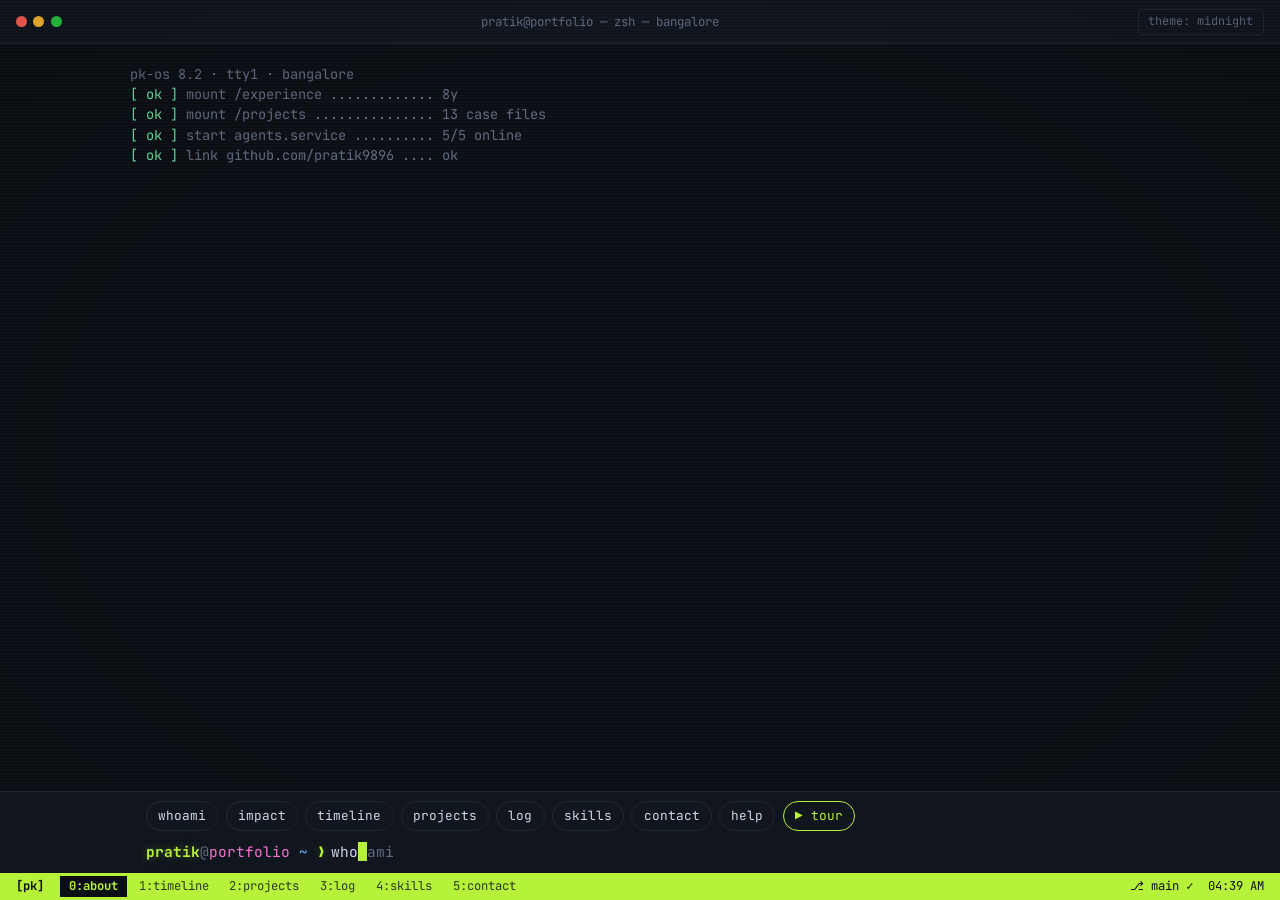
==== commit 9c25e843: "Redesign: interactive terminal portfolio with commands, themes, git-log experience and diff results " ====
--- a/index.html
+++ b/index.html
@@ -1,181 +1,60 @@
 <!doctype html>
-<html lang="en">
+<html lang="en" data-theme="midnight">
 <head>
 <meta charset="utf-8">
-<meta name="viewport" content="width=device-width, initial-scale=1">
+<meta name="viewport" content="width=device-width, initial-scale=1, viewport-fit=cover">
 <title>Pratik Kotkar — Principal Data Scientist · Applied AI/ML</title>
-<meta name="description" content="Pratik Kotkar — Principal Data Scientist and Applied AI/ML lead. Agentic systems, LLM/RAG pipelines, causal ML and risk analytics. 8+ years in production ML.">
-<meta property="og:title" content="Pratik Kotkar — ML systems that survive contact with production">
-<meta property="og:description" content="Agentic systems, RAG, causal ML and production forecasting. Career timeline and case files.">
+<meta name="description" content="Pratik Kotkar — Principal Data Scientist and Applied AI/ML lead. Agentic systems, LLM/RAG pipelines, causal ML and risk analytics. 8+ years in production ML. Type a command or click one.">
+<meta property="og:title" content="pratik@portfolio — ML systems that survive contact with production">
+<meta property="og:description" content="An interactive terminal portfolio: timeline, case files, results and experience as git log.">
 <meta property="og:type" content="website">
-<link rel="icon" href="data:image/svg+xml,<svg xmlns='http://www.w3.org/2000/svg' viewBox='0 0 64 64'><rect width='64' height='64' fill='%23e2401b'/><text x='32' y='45' font-size='34' font-family='Georgia,serif' font-style='italic' text-anchor='middle' fill='%23efe9dd'>pk</text></svg>">
+<meta name="theme-color" content="#0b0e14">
+<link rel="icon" href="data:image/svg+xml,%3Csvg xmlns='http://www.w3.org/2000/svg' viewBox='0 0 64 64'%3E%3Crect width='64' height='64' rx='12' fill='%230b0e14'/%3E%3Ctext x='8' y='42' font-size='30' font-family='monospace' font-weight='700' fill='%23b6f23a'%3E%26gt%3B%3C/text%3E%3Crect x='34' y='20' width='16' height='26' fill='%23b6f23a'/%3E%3C/svg%3E">
 <link rel="preconnect" href="https://fonts.googleapis.com">
 <link rel="preconnect" href="https://fonts.gstatic.com" crossorigin>
-<link href="https://fonts.googleapis.com/css2?family=Instrument+Serif:ital@0;1&family=IBM+Plex+Sans:wght@400;500;600&family=IBM+Plex+Mono:wght@400;500&family=Caveat:wght@500;600&display=swap" rel="stylesheet">
+<link href="https://fonts.googleapis.com/css2?family=JetBrains+Mono:ital,wght@0,400;0,500;0,700;1,400&display=swap" rel="stylesheet">
 <link rel="stylesheet" href="styles.css">
 <script>
-  try { var t = localStorage.getItem('theme'); if (t) document.documentElement.setAttribute('data-theme', t); } catch (e) {}
+  try { var t = localStorage.getItem('pk-theme'); if (t) document.documentElement.setAttribute('data-theme', t); } catch (e) {}
 </script>
 </head>
 <body>
+<div class="app" id="app">
 
-<div class="ticker" aria-label="Career highlights ticker"><div class="ticker-track" id="ticker"></div></div>
+  <header class="titlebar">
+    <span class="lights" aria-hidden="true"><i></i><i></i><i></i></span>
+    <span class="title">pratik@portfolio — zsh — bangalore</span>
+    <button id="theme-btn" class="tb-btn" type="button" aria-label="Cycle colour theme">theme</button>
+  </header>
 
-<header class="mast">
-  <div class="wrap mast-in">
-    <a class="logo" href="#top" aria-label="Pratik Kotkar, home">Pratik <i>Kotkar</i></a>
-    <nav aria-label="Primary">
-      <a href="#timeline">Timeline</a>
-      <a href="#projects">Case files</a>
-      <a href="#experience">Experience</a>
-      <a href="#skills">Skills</a>
-      <a href="#contact">Contact</a>
+  <main id="scroll" class="scroll" tabindex="-1">
+    <h1 class="sr-only">Pratik Kotkar, Principal Data Scientist and Applied AI/ML lead</h1>
+    <div id="out" class="out" role="log" aria-live="polite" aria-label="Terminal output"></div>
+    <noscript>
+      <div class="out">
+        <p><b>Pratik Kotkar</b> — Principal Data Scientist · Applied AI/ML, Bangalore. 8+ years building production ML and agentic AI systems across fintech, e-commerce and telecom. Currently at Bicycle.ai; previously Twid Pay, Niyo, PharmEasy and Hansen Technologies.</p>
+        <p>This portfolio is an interactive terminal and needs JavaScript. Meanwhile:
+          <a href="mailto:pratikkotkar9696@gmail.com">pratikkotkar9696@gmail.com</a> ·
+          <a href="https://github.com/pratik9696">GitHub</a> ·
+          <a href="https://linkedin.com/in/pratikkotkar9696">LinkedIn</a> ·
+          <a href="https://github.com/pratik9696/resume/blob/HEAD/Pratik_Kotkar_AI_ML_Eng.pdf">Résumé</a></p>
+      </div>
+    </noscript>
+  </main>
+
+  <footer class="dock">
+    <div class="chips" id="chips" role="toolbar" aria-label="Quick commands"></div>
+    <div class="prompt" id="prompt">
+      <span class="ps1" id="ps1"></span>
+      <span class="line" id="line"><span id="pb"></span><span class="cursor" id="pc">&nbsp;</span><span id="pa"></span><span class="ghost" id="pg"></span></span>
+      <input id="in" class="hid" type="text" aria-label="Type a command, then press Enter" autocomplete="off" autocapitalize="none" autocorrect="off" spellcheck="false" enterkeyhint="go">
+    </div>
+    <nav class="tmux" aria-label="Sections">
+      <span class="sess">[pk]</span>
+      <span class="wins" id="wins"></span>
+      <span class="tm-right"><span class="git">⎇ main ✓</span><span id="clock"></span></span>
     </nav>
-    <div class="tools">
-      <button id="palette-btn" class="tool" type="button" aria-label="Open index search">Index <kbd>/</kbd></button>
-      <button id="theme" class="tool" type="button" aria-label="Switch between paper and night edition">Night edition</button>
-    </div>
-  </div>
-</header>
-
-<main id="top">
-
-<section class="hero wrap">
-  <p class="dateline mono"><span>Applied AI/ML</span><span>Bangalore, India</span><span id="edition">Edition</span></p>
-  <h1>ML systems that survive contact with <em>production<svg class="scribble" viewBox="0 0 400 24" preserveAspectRatio="none" aria-hidden="true"><path pathLength="1" d="M3 15 C 60 4, 120 22, 190 11 S 330 6, 397 14"/></svg></em>.</h1>
-  <div class="hero-sub">
-    <p class="lede">Principal Data Scientist, 8+ years across fintech, e-commerce and telecom. Today I architect Claude-based multi-agent pipelines, RAG layers and causal-ML platforms at Bicycle.ai. Before that: $280K+ of monthly GMV impact at Twid Pay.</p>
-    <div class="hero-links">
-      <a class="solid" href="mailto:pratikkotkar9696@gmail.com">Email me</a>
-      <a class="ulink" href="#projects">See the case files ↓</a>
-      <a class="ulink" href="https://github.com/pratik9696/resume/blob/HEAD/Pratik_Kotkar_AI_ML_Eng.pdf" target="_blank" rel="noopener">Résumé ↗</a>
-      <a class="ulink" href="https://github.com/pratik9696" target="_blank" rel="noopener">GitHub ↗</a>
-      <a class="ulink" href="https://linkedin.com/in/pratikkotkar9696" target="_blank" rel="noopener">LinkedIn ↗</a>
-    </div>
-  </div>
-
-  <figure class="hero-fig">
-    <svg id="hero-chart" viewBox="0 0 1000 320" role="img" aria-label="Illustrative chart of responsibility growing across five roles from 2018 to today, followed by a dashed forecast with a widening prediction interval. Move the pointer along it to read the role at any date."></svg>
-    <figcaption class="mono"><b>Fig. 0</b> Responsibility over time, arbitrary units. Dashed region is the 80% prediction interval. Method: self-reported. <span class="hint">Move your pointer across the chart.</span></figcaption>
-  </figure>
-</section>
-
-<section class="wrap figures" aria-label="Highlights">
-  <div class="figure reveal"><div class="n"><span class="count" data-to="280" data-pre="$" data-suf="K">$280K</span></div><p>monthly GMV impact from RFM models <em>Twid Pay</em></p></div>
-  <div class="figure reveal" style="--d:.07s"><div class="n"><span class="count" data-to="34" data-pre="~" data-suf="M">~34M</span></div><p>events validated in the churn platform <em>Bicycle.ai</em></p></div>
-  <div class="figure reveal" style="--d:.14s"><div class="n"><span class="count" data-to="64" data-pre="−" data-suf="%">−64%</span></div><p>API latency, 700ms to 250ms <em>Twid Pay</em></p></div>
-  <div class="figure reveal" style="--d:.21s"><div class="n"><span class="count" data-to="675" data-pre="~" data-suf="K">~675K</span></div><p>daily orders in the forecasting engine <em>Bicycle.ai</em></p></div>
-</section>
-
-<section id="timeline" class="wrap section">
-  <header class="sec-head reveal">
-    <span class="sec-no mono">§ 1</span>
-    <h2>Eight years, <em>drawn to scale</em></h2>
-    <p>Five roles, the work shipped inside each one, and the repos along the way. Select anything for the details.</p>
-  </header>
-  <figure class="plate reveal">
-    <div class="legend mono" aria-hidden="true">
-      <span><i class="sw role"></i>Role</span>
-      <span><i class="sw work"></i>Work inside a role</span>
-      <span><i class="sw proj"></i>Project / repo</span>
-      <span><i class="sw ms"></i>Milestone</span>
-    </div>
-    <div class="chart-scroll" tabindex="0" aria-label="Career timeline chart, scrollable">
-      <svg id="chart" role="img" aria-label="Timeline from 2018 to 2026 showing roles, work inside each role, projects and milestones"></svg>
-    </div>
-    <div id="detail" class="detail" aria-live="polite"></div>
-    <figcaption class="mono"><b>Fig. 1</b> Roles, work and projects, 2018 to October 2026. Dates inside a role are approximate.</figcaption>
-  </figure>
-</section>
-
-<section id="projects" class="wrap section">
-  <header class="sec-head reveal">
-    <span class="sec-no mono">§ 2</span>
-    <h2>Case <em>files</em></h2>
-    <p>Recent agentic and product work first, then the ML I shipped in earlier roles. Public repos are linked; the rest is described from the work itself.</p>
-  </header>
-  <div class="filters mono reveal" id="filters" role="tablist" aria-label="Filter case files">
-    <button role="tab" class="on" data-f="all" aria-selected="true">All</button>
-    <button role="tab" data-f="ai" aria-selected="false">AI &amp; agents</button>
-    <button role="tab" data-f="prod" aria-selected="false">Production</button>
-    <button role="tab" data-f="app" aria-selected="false">Apps &amp; web</button>
-    <button role="tab" data-f="ml" aria-selected="false">Fintech &amp; analytics ML</button>
-  </div>
-  <ol class="ledger" id="ledger"></ol>
-
-  <h3 class="sub mono reveal">Also on GitHub</h3>
-  <ul class="repo-list" id="repo-list"></ul>
-</section>
-
-<section id="experience" class="wrap section">
-  <header class="sec-head reveal">
-    <span class="sec-no mono">§ 3</span>
-    <h2>Where I’ve <em>worked</em></h2>
-    <p>Highlights from each role. The full list is in the résumé.</p>
-  </header>
-  <ol class="jobs" id="exp"></ol>
-</section>
-
-<section id="skills" class="wrap section">
-  <header class="sec-head reveal">
-    <span class="sec-no mono">§ 4</span>
-    <h2>Type <em>specimen</em></h2>
-    <p>What I reach for, grouped the way I use it.</p>
-  </header>
-  <dl class="specimen" id="skills-grid"></dl>
-
-  <div class="colophon">
-    <div class="reveal">
-      <h3 class="mono">Education</h3>
-      <p class="big"><em>B.E. Computer Science</em><br>MIT College of Engineering, Pune, 2018</p>
-    </div>
-    <div class="reveal" style="--d:.1s">
-      <h3 class="mono">Achievements</h3>
-      <ul class="plain">
-        <li>Top 100 finalist, Rakathon by Rakuten (LLM-based project), Sep 2023</li>
-        <li>Winner, Vodafone-Idea Hackathon (VIL CodeFest), Feb 2020</li>
-        <li>AWS Certified Machine Learning Practitioner (pursuing)</li>
-      </ul>
-    </div>
-  </div>
-</section>
-
-<section id="contact" class="wrap section contact">
-  <span class="sec-no mono reveal">§ 5</span>
-  <h2 class="reveal">Say <em>hello.</em></h2>
-  <p class="reveal">Hiring for applied AI, agentic systems or ML platform work, or want to compare notes on RAG evals? Email is best.</p>
-  <a class="mail reveal" href="mailto:pratikkotkar9696@gmail.com"><mark>pratikkotkar9696@gmail.com</mark></a>
-  <p class="hand reveal" aria-hidden="true">↑ that one</p>
-  <div class="contact-links mono reveal">
-    <a href="https://linkedin.com/in/pratikkotkar9696" target="_blank" rel="noopener">LinkedIn ↗</a>
-    <a href="https://github.com/pratik9696" target="_blank" rel="noopener">GitHub ↗</a>
-    <a href="https://github.com/pratik9696/resume/blob/HEAD/Pratik_Kotkar_AI_ML_Eng.pdf" target="_blank" rel="noopener">Résumé ↗</a>
-  </div>
-</section>
-
-</main>
-
-<footer class="wrap foot mono">
-  <span>© <span id="yr"></span> Pratik Kotkar</span>
-  <span>Set in Instrument Serif and IBM Plex. No trackers. Forecast not guaranteed.</span>
-  <span>Press <kbd>/</kbd> for the index · <a href="https://github.com/pratik9696/pratik_kotkar" target="_blank" rel="noopener">source</a></span>
-</footer>
-
-<!-- case-file drawer -->
-<div id="modal" class="scrim" hidden>
-  <aside class="drawer" role="dialog" aria-modal="true" aria-labelledby="m-title" tabindex="-1">
-    <button class="close mono" id="m-close" type="button" aria-label="Close case file">Close ✕</button>
-    <div id="m-body"></div>
-  </aside>
-</div>
-
-<!-- index (command palette) -->
-<div id="palette" class="scrim top" hidden>
-  <div class="pal" role="dialog" aria-modal="true" aria-label="Index search">
-    <input id="pal-input" type="text" placeholder="Search sections, case files, links…" autocomplete="off" spellcheck="false" aria-label="Search">
-    <ul id="pal-list" role="listbox"></ul>
-    <div class="pal-foot mono"><span>↑↓ move</span><span>↵ open</span><span>esc close</span></div>
-  </div>
+  </footer>
 </div>
 
 <script src="data.js"></script>
--- a/styles.css
+++ b/styles.css
@@ -1,350 +1,250 @@
-/* ============ tokens: paper edition (default) and night edition ============ */
-:root {
-  --paper: #efe9dd;
-  --paper-2: #e7dfce;
-  --ink: #17130f;
-  --muted: #6a6155;
-  --hair: rgba(23, 19, 15, .2);
-  --hair-strong: rgba(23, 19, 15, .45);
-  --accent: #e2401b;      /* vermilion */
-  --on-accent: #fff7ee;
-  --hi: #f6d54a;          /* highlighter */
-  --good: #2f6b4f;
-  --warn: #b7791f;
-  --serif: "Instrument Serif", "Iowan Old Style", Georgia, serif;
-  --sans: "IBM Plex Sans", system-ui, -apple-system, "Segoe UI", sans-serif;
-  --mono: "IBM Plex Mono", ui-monospace, Menlo, monospace;
-  --hand: "Caveat", "Bradley Hand", cursive;
-  --grain-op: .07;
+/* ================= themes (change with the `theme` command) ================= */
+:root, :root[data-theme="midnight"] {
+  --bg: #0b0e14; --bg2: #10151e; --fg: #cfd8e6; --dim: #5f6b80; --line: #1e2735;
+  --accent: #b6f23a; --c2: #6cb6ff; --c3: #ffb454; --c4: #f472d0; --red: #ff6b7a; --green: #5fe3a1;
+  --sel: #b6f23a; --sel-fg: #0b0e14; --glow: .35; --scan: .025;
+  color-scheme: dark;
+}
+:root[data-theme="amber"] {
+  --bg: #130c04; --bg2: #1a1006; --fg: #ffcf85; --dim: #8f6a32; --line: #3a2610;
+  --accent: #ffb000; --c2: #ffd27a; --c3: #ff8a3d; --c4: #ffe8b0; --red: #ff6a3d; --green: #ffc94d;
+  --sel: #ffb000; --sel-fg: #130c04; --glow: .5; --scan: .04;
+  color-scheme: dark;
+}
+:root[data-theme="matrix"] {
+  --bg: #010a03; --bg2: #04110a; --fg: #8dffa3; --dim: #2f7a43; --line: #0f3a1c;
+  --accent: #39ff6a; --c2: #7dffb0; --c3: #c8ff6a; --c4: #b6ffd0; --red: #ff6a6a; --green: #39ff6a;
+  --sel: #39ff6a; --sel-fg: #010a03; --glow: .55; --scan: .045;
+  color-scheme: dark;
+}
+:root[data-theme="paper"] {
+  --bg: #f5f0e6; --bg2: #ece5d6; --fg: #2a2620; --dim: #8b8272; --line: #d8cfbb;
+  --accent: #b4236f; --c2: #1559b7; --c3: #a35a00; --c4: #7a2aa8; --red: #c62828; --green: #1a7f3c;
+  --sel: #2a2620; --sel-fg: #f5f0e6; --glow: 0; --scan: 0;
   color-scheme: light;
 }
-:root[data-theme="dark"] {
-  --paper: #15120f;
-  --paper-2: #1e1a16;
-  --ink: #eee7d8;
-  --muted: #a0968a;
-  --hair: rgba(238, 231, 216, .2);
-  --hair-strong: rgba(238, 231, 216, .45);
-  --accent: #ff6b3d;
-  --on-accent: #1a0f0a;
-  --hi: #c9a824;
-  --good: #6fcf9c;
-  --warn: #e4b44c;
-  --grain-op: .06;
-  color-scheme: dark;
-}
 
 * { box-sizing: border-box; }
-html { scroll-behavior: smooth; scroll-padding-top: 84px; }
+html, body { height: 100%; }
 body {
-  margin: 0; background: var(--paper); color: var(--ink);
-  font: 16px/1.62 var(--sans); -webkit-font-smoothing: antialiased; overflow-x: hidden;
-}
-body.lock { overflow: hidden; }
-body::before { /* paper grain */
-  content: ""; position: fixed; inset: 0; z-index: 100; pointer-events: none; opacity: var(--grain-op);
-  background-image: url("data:image/svg+xml,%3Csvg xmlns='http://www.w3.org/2000/svg' width='180' height='180'%3E%3Cfilter id='n'%3E%3CfeTurbulence type='fractalNoise' baseFrequency='.85' numOctaves='2' stitchTiles='stitch'/%3E%3CfeColorMatrix values='0 0 0 0 0 0 0 0 0 0 0 0 0 0 0 0 0 0 .9 0'/%3E%3C/filter%3E%3Crect width='100%25' height='100%25' filter='url(%23n)'/%3E%3C/svg%3E");
-}
-:root[data-theme="dark"] body::before { filter: invert(1); }
-a { color: inherit; }
-h1, h2, h3 { font-family: var(--serif); font-weight: 400; margin: 0; letter-spacing: -.015em; }
-em { font-style: italic; }
-.wrap { width: min(1160px, 100% - 2.4rem); margin-inline: auto; }
-.mono { font-family: var(--mono); }
-kbd { font: 500 .72rem var(--mono); padding: .05rem .35rem; border: 1px solid var(--hair-strong); border-radius: 3px; }
-::selection { background: var(--hi); color: #17130f; }
-:focus-visible { outline: 2px solid var(--accent); outline-offset: 3px; }
-
-/* ============ ticker + masthead ============ */
-.ticker { background: var(--ink); color: var(--paper); overflow: hidden; white-space: nowrap; font: 500 .72rem/1 var(--mono); letter-spacing: .06em; text-transform: uppercase; padding: .6rem 0; }
-.ticker-track { display: inline-flex; gap: 2.6rem; animation: tick 70s linear infinite; padding-left: 2.6rem; }
-.ticker:hover .ticker-track { animation-play-state: paused; }
-.ticker-track span b { color: var(--hi); font-weight: 500; margin-left: .5rem; }
-.ticker-track span i { font-style: normal; opacity: .55; margin-left: .55rem; }
-@keyframes tick { to { transform: translateX(-50%); } }
-
-.mast { position: sticky; top: 0; z-index: 40; background: var(--paper); border-bottom: 1px solid var(--ink); }
-.mast::after { content: ""; position: absolute; left: 0; right: 0; bottom: -5px; border-bottom: 1px solid var(--ink); }
-.mast-in { display: flex; align-items: center; gap: 1.5rem; height: 58px; }
-.logo { font: 400 1.7rem/1 var(--serif); text-decoration: none; margin-right: auto; letter-spacing: -.02em; }
-.logo i { color: var(--accent); }
-.mast nav { display: flex; gap: 1.4rem; font-size: .88rem; }
-.mast nav a { text-decoration: none; position: relative; padding: .2rem 0; color: var(--muted); transition: color .15s; }
-.mast nav a::after { content: ""; position: absolute; left: 0; right: 0; bottom: -2px; height: 2px; background: var(--accent); transform: scaleX(0); transform-origin: 0 50%; transition: transform .25s; }
-.mast nav a:hover, .mast nav a.cur { color: var(--ink); }
-.mast nav a:hover::after, .mast nav a.cur::after { transform: scaleX(1); }
-.tools { display: flex; gap: .5rem; }
-.tool { font: 500 .74rem var(--mono); text-transform: uppercase; letter-spacing: .05em; padding: .4rem .7rem; border: 1px solid var(--ink); background: transparent; color: var(--ink); cursor: pointer; transition: background .15s, color .15s; display: inline-flex; gap: .5rem; align-items: center; }
-.tool:hover { background: var(--ink); color: var(--paper); }
-.tool:hover kbd { border-color: var(--paper); }
-@media (max-width: 900px) { .mast nav { display: none; } }
-@media (max-width: 520px) { #palette-btn { display: none; } }
-
-/* ============ hero ============ */
-.hero { padding-top: clamp(2rem, 5vw, 3.6rem); }
-.dateline { display: flex; flex-wrap: wrap; gap: .4rem 1.6rem; margin: 0 0 1.4rem; padding-bottom: .7rem; border-bottom: 1px solid var(--hair); font-size: .74rem; text-transform: uppercase; letter-spacing: .1em; color: var(--muted); }
-.dateline span:first-child { color: var(--accent); }
-.hero h1 { font-size: clamp(3rem, 9.4vw, 8.4rem); line-height: .93; letter-spacing: -.035em; max-width: 14ch; text-wrap: balance; }
-.hero h1 em { position: relative; display: inline-block; color: var(--accent); }
-.scribble { position: absolute; left: -1%; right: -1%; bottom: -.12em; width: 102%; height: .22em; overflow: visible; }
-.scribble path { fill: none; stroke: var(--ink); stroke-width: 3; stroke-linecap: round; vector-effect: non-scaling-stroke; stroke-dasharray: 1; stroke-dashoffset: 1; animation: draw 1.1s .5s cubic-bezier(.6,0,.2,1) forwards; }
-@keyframes draw { to { stroke-dashoffset: 0; } }
-.hero-sub { display: grid; grid-template-columns: minmax(0, 1.2fr) minmax(0, 1fr); gap: 2rem 4rem; align-items: end; margin-top: 2.2rem; }
-@media (max-width: 860px) { .hero-sub { grid-template-columns: 1fr; } }
-.lede { margin: 0; font-size: 1.13rem; max-width: 56ch; }
-.hero-links { display: flex; flex-wrap: wrap; align-items: center; gap: .8rem 1.4rem; }
-.solid { background: var(--accent); color: var(--on-accent); padding: .7rem 1.2rem; font: 500 .9rem var(--sans); text-decoration: none; border: 1px solid var(--accent); transition: transform .15s, box-shadow .15s; box-shadow: 0 0 0 var(--ink); }
-.solid:hover { transform: translate(-3px, -3px); box-shadow: 4px 4px 0 var(--ink); }
-.ulink { text-decoration: none; font-size: .92rem; background: linear-gradient(var(--accent), var(--accent)) 0 100% / 0 2px no-repeat; transition: background-size .25s; padding-bottom: 2px; border-bottom: 1px solid var(--hair-strong); }
-.ulink:hover { background-size: 100% 2px; border-color: transparent; }
-
-.hero-fig { margin: clamp(2rem, 5vw, 3.4rem) 0 0; }
-#hero-chart { display: block; width: 100%; height: auto; touch-action: pan-y; cursor: crosshair; overflow: visible; }
-#hero-chart text { font-family: var(--mono); fill: var(--muted); font-size: 10.5px; letter-spacing: .04em; }
-#hero-chart .axis line { stroke: var(--hair-strong); }
-#hero-chart .axis line.tick { stroke: var(--hair); stroke-dasharray: 1 5; }
-#hero-chart .hline { fill: none; stroke: var(--ink); stroke-width: 2.4; stroke-linejoin: round; stroke-linecap: round; stroke-dasharray: 1; stroke-dashoffset: 1; animation: draw 2.4s .2s cubic-bezier(.5,0,.2,1) forwards; }
-#hero-chart .fline { fill: none; stroke: var(--accent); stroke-width: 2.4; stroke-dasharray: 2 7; stroke-linecap: round; opacity: 0; animation: fadein .8s 2.3s forwards; }
-#hero-chart .cone { fill: var(--accent); opacity: 0; animation: cone .9s 2.2s forwards; }
-@keyframes cone { to { opacity: .16; } }
-@keyframes fadein { to { opacity: 1; } }
-#hero-chart .today { stroke: var(--accent); stroke-dasharray: 3 4; }
-#hero-chart .pin circle { fill: var(--paper); stroke: var(--ink); stroke-width: 2; }
-#hero-chart .pin text { fill: var(--ink); font-size: 10px; text-anchor: end; font-weight: 500; }
-#hero-chart .pin { opacity: 0; animation: fadein .5s forwards; animation-delay: var(--d, 1s); }
-#hero-chart .now-dot { fill: var(--accent); stroke: var(--paper); stroke-width: 2; }
-#hero-chart .now-ring { fill: none; stroke: var(--accent); stroke-width: 1.5; transform-box: fill-box; transform-origin: center; animation: ring 2.2s ease-out infinite; }
+  margin: 0; background: var(--bg); color: var(--fg);
+  font: 14.5px/1.6 "JetBrains Mono", ui-monospace, "SF Mono", Menlo, Consolas, monospace;
+  -webkit-font-smoothing: antialiased; overflow: hidden;
+}
+a { color: var(--c2); }
+b, strong { font-weight: 700; }
+::selection { background: var(--sel); color: var(--sel-fg); }
+.sr-only { position: absolute; width: 1px; height: 1px; overflow: hidden; clip: rect(0 0 0 0); white-space: nowrap; }
+:focus-visible { outline: 2px solid var(--accent); outline-offset: 2px; }
+
+/* ================= frame ================= */
+.app { display: grid; grid-template-columns: minmax(0, 1fr); grid-template-rows: auto minmax(0, 1fr) auto; height: 100vh; height: 100dvh; position: relative; }
+.app::after { /* faint scanlines + vignette */
+  content: ""; position: absolute; inset: 0; pointer-events: none; z-index: 5;
+  background: repeating-linear-gradient(0deg, rgba(255, 255, 255, var(--scan)) 0 1px, transparent 1px 3px),
+              radial-gradient(ellipse at center, transparent 55%, rgba(0, 0, 0, calc(var(--scan) * 6)) 100%);
+}
+.titlebar { display: flex; align-items: center; gap: .9rem; padding: .55rem 1rem; background: var(--bg2); border-bottom: 1px solid var(--line); font-size: .78rem; color: var(--dim); }
+.lights { display: flex; gap: .4rem; } .lights i { width: 11px; height: 11px; border-radius: 50%; background: #ff5f57; } .lights i:nth-child(2) { background: #febc2e; } .lights i:nth-child(3) { background: #28c840; }
+.title { flex: 1; text-align: center; white-space: nowrap; overflow: hidden; text-overflow: ellipsis; }
+.tb-btn { font: inherit; font-size: .74rem; color: var(--dim); background: transparent; border: 1px solid var(--line); padding: .15rem .6rem; border-radius: 4px; cursor: pointer; }
+.tb-btn:hover { color: var(--accent); border-color: var(--accent); }
+.scroll { overflow-y: auto; overflow-x: hidden; padding: 1.2rem 1rem 1rem; scroll-behavior: smooth; outline: none; scrollbar-width: thin; scrollbar-color: var(--line) transparent; }
+.out { max-width: 1020px; margin: 0 auto; }
+@media (prefers-reduced-motion: reduce) { .scroll { scroll-behavior: auto; } }
+
+/* ================= dock: chips, prompt, tmux bar ================= */
+.dock { background: var(--bg2); border-top: 1px solid var(--line); position: relative; z-index: 6; }
+.chips { display: flex; gap: .45rem; padding: .6rem 1rem 0; overflow-x: auto; scrollbar-width: none; max-width: 1020px; margin: 0 auto; }
+.chips::-webkit-scrollbar { display: none; }
+.chip { flex: none; font: inherit; font-size: .8rem; color: var(--fg); background: transparent; border: 1px solid var(--line); padding: .22rem .7rem; border-radius: 999px; cursor: pointer; transition: all .15s; white-space: nowrap; }
+.chip:hover, .chip:focus-visible { background: var(--accent); color: var(--sel-fg); border-color: var(--accent); }
+.chip.hot { border-color: var(--accent); color: var(--accent); }
+.chip.hot:hover { color: var(--sel-fg); }
+.prompt { position: relative; display: flex; align-items: baseline; gap: .6ch; max-width: 1020px; margin: 0 auto; padding: .55rem 1rem .65rem; cursor: text; }
+.ps1 { white-space: nowrap; }
+.line { white-space: pre-wrap; word-break: break-all; min-width: 0; }
+.hid { position: absolute; inset: 0; width: 100%; height: 100%; opacity: 0; font-size: 16px; border: 0; background: transparent; color: transparent; cursor: text; }
+.cursor { background: var(--accent); color: var(--sel-fg); animation: blink 1.05s steps(1) infinite; }
+.prompt.typing .cursor, .prompt:focus-within .cursor.solid { animation: none; }
+@keyframes blink { 50% { background: transparent; color: var(--fg); } }
+.ghost { color: var(--dim); }
+.u { color: var(--accent); font-weight: 700; } .at { color: var(--dim); } .h { color: var(--c4); } .p { color: var(--c2); } .sym { color: var(--accent); font-weight: 700; }
+.tmux { display: flex; align-items: center; gap: 1rem; background: var(--accent); color: var(--sel-fg); font-size: .76rem; padding: .18rem 1rem; overflow: hidden; }
+:root[data-theme="paper"] .tmux { background: #2a2620; color: #f5f0e6; }
+.sess { font-weight: 700; }
+.wins { display: flex; gap: .2rem; overflow-x: auto; scrollbar-width: none; flex: 1; }
+.wins::-webkit-scrollbar { display: none; }
+.win { font: inherit; font-size: .76rem; color: inherit; background: transparent; border: 0; padding: .05rem .55rem; cursor: pointer; opacity: .8; white-space: nowrap; }
+.win:hover { opacity: 1; background: rgba(0, 0, 0, .18); }
+.win.cur { background: var(--sel-fg); color: var(--accent); opacity: 1; font-weight: 700; }
+:root[data-theme="paper"] .win.cur { background: #f5f0e6; color: #2a2620; }
+.tm-right { display: flex; gap: .9rem; flex: none; }
+@media (max-width: 640px) { .tm-right .git { display: none; } .title { text-align: left; } }
+
+/* ================= output entries ================= */
+.entry { margin: 0 0 1.5rem; }
+.echo { display: flex; gap: .6ch; flex-wrap: wrap; margin-bottom: .55rem; }
+.echo .cmd { color: var(--fg); font-weight: 500; word-break: break-all; }
+.res > * { animation: lineIn .4s cubic-bezier(.2,.8,.2,1) backwards; }
+.res > *:nth-child(2) { animation-delay: .05s; } .res > *:nth-child(3) { animation-delay: .1s; } .res > *:nth-child(4) { animation-delay: .15s; } .res > *:nth-child(5) { animation-delay: .2s; } .res > *:nth-child(n+6) { animation-delay: .25s; }
+@keyframes lineIn { from { opacity: 0; transform: translateY(6px); } }
+.dim { color: var(--dim); } .acc { color: var(--accent); } .c2 { color: var(--c2); } .c3 { color: var(--c3); } .c4 { color: var(--c4); } .red { color: var(--red); } .grn { color: var(--green); }
+.glow, .u, .sym { text-shadow: 0 0 10px color-mix(in srgb, var(--accent) calc(var(--glow) * 100%), transparent); }
+.note { color: var(--dim); margin: 0 0 .7rem; }
+.cmdlink { font: inherit; color: var(--c2); background: transparent; border: 0; border-bottom: 1px dashed var(--c2); padding: 0; cursor: pointer; }
+.cmdlink:hover, .cmdlink:focus-visible { background: var(--sel); color: var(--sel-fg); border-color: transparent; }
+.boot { color: var(--dim); font-size: .85rem; line-height: 1.5; }
+.boot .ok { color: var(--green); }
+.err { color: var(--red); }
+.sugg { margin-top: .3rem; }
+
+/* neofetch card */
+.nf { display: grid; grid-template-columns: auto minmax(0, 1fr); gap: 1rem 2.4rem; align-items: start; }
+.logo { margin: 0; font: inherit; line-height: 1.05; letter-spacing: 0; user-select: none; }
+.logo .l1 { color: var(--accent); } .logo .l2 { color: var(--c2); }
+.nf-info { min-width: 0; }
+.nf-user { font-weight: 700; margin-bottom: .1rem; }
+.nf-rule { color: var(--dim); overflow: hidden; white-space: nowrap; margin-bottom: .4rem; }
+.kv { display: grid; grid-template-columns: 9.5ch minmax(0, 1fr); gap: 0 1ch; }
+.kv dt { color: var(--accent); font-weight: 700; margin: 0; } .kv dd { margin: 0; }
+.swatch { display: flex; gap: 0; margin-top: .7rem; } .swatch i { width: 2.4ch; height: 1.3em; }
+.status-dot { color: var(--green); }
+.about-links { margin-top: 1rem; display: flex; flex-wrap: wrap; gap: .5rem 1.4rem; }
+@media (max-width: 720px) { .nf { grid-template-columns: 1fr; } .logo { font-size: 11px; } }
+
+/* impact diff */
+.diff { border-left: 2px solid var(--line); padding-left: 1rem; }
+.hunk { color: var(--c4); margin: .9rem 0 .25rem; } .hunk:first-child { margin-top: 0; }
+.dl-row { display: grid; grid-template-columns: 2ch 15ch minmax(5rem, 24rem) auto; gap: 0 1ch; align-items: center; }
+.dl-row.del { color: var(--red); background: color-mix(in srgb, var(--red) 9%, transparent); }
+.dl-row.add { color: var(--green); background: color-mix(in srgb, var(--green) 9%, transparent); }
+.bar { height: .7em; background: color-mix(in srgb, currentColor 14%, transparent); position: relative; }
+.bar i { position: absolute; left: 0; top: 0; bottom: 0; width: var(--w); background: currentColor; transform-origin: 0 50%; animation: grow 1s .3s cubic-bezier(.2,.8,.2,1) backwards; }
+.bar i.hi { left: var(--w0); width: calc(var(--w) - var(--w0)); opacity: .45; }
+@keyframes grow { from { transform: scaleX(0); } }
+.dl-row .dlt { font-weight: 700; padding-right: .5ch; }
+@media (max-width: 600px) { .dl-row { grid-template-columns: 2ch 11ch minmax(3rem, 1fr) auto; } }
+
+/* tables (projects, help) */
+.tbl-wrap { overflow-x: auto; }
+.tbl { width: 100%; border-collapse: collapse; }
+.tbl th { text-align: left; color: var(--dim); font-weight: 400; font-size: .76rem; text-transform: uppercase; letter-spacing: .1em; padding: .2rem 1.2ch .4rem 0; border-bottom: 1px dashed var(--line); white-space: nowrap; }
+.tbl td { padding: .55rem 1.2ch .55rem 0; vertical-align: top; border-bottom: 1px solid var(--line); }
+.tbl tr.clk { cursor: pointer; }
+.tbl tr.clk:hover td, .tbl tr.clk:focus-visible td { background: var(--sel); color: var(--sel-fg); }
+.tbl tr.clk:hover td *, .tbl tr.clk:focus-visible td * { color: inherit !important; }
+.tbl tr.clk:focus-visible { outline: none; }
+.tbl .id { color: var(--accent); font-weight: 700; white-space: nowrap; }
+.tbl .nm b { display: block; }
+.tbl .nm small { color: var(--dim); font-size: .78rem; }
+.tbl .imp { color: var(--c3); white-space: nowrap; font-weight: 700; }
+.tbl .imp small { display: block; color: var(--dim); font-weight: 400; font-size: .74rem; white-space: normal; max-width: 22ch; }
+.tag { display: inline-block; padding: 0 .7ch; border: 1px solid currentColor; font-size: .72rem; text-transform: uppercase; letter-spacing: .04em; white-space: nowrap; }
+.tag.prod, .tag.live { color: var(--green); } .tag.prog, .tag.soon { color: var(--c3); } .tag.pub { color: var(--c2); }
+.group-row td { color: var(--c4); font-size: .78rem; text-transform: uppercase; letter-spacing: .1em; padding-top: 1.1rem !important; border-bottom: 0 !important; }
+@media (max-width: 720px) { .tbl .col-imp { display: none; } }
+
+/* case file (man page) */
+.man { max-width: 86ch; }
+.man-h { display: flex; justify-content: space-between; gap: 1rem; color: var(--dim); border-bottom: 1px solid var(--line); padding-bottom: .4rem; margin-bottom: 1rem; font-size: .82rem; }
+.man h2 { margin: 1.4rem 0 .4rem; font-size: 1em; font-weight: 700; color: var(--accent); letter-spacing: .06em; }
+.man .sec { padding-left: 2ch; } .man .sec p { margin: 0 0 .7rem; }
+.man-name { font-size: 1.35rem; font-weight: 700; margin: 0 0 .3rem; }
+.kpi-line { display: flex; align-items: baseline; gap: 1.4ch; margin: .8rem 0 0; padding: .6rem 0; border-block: 1px dashed var(--line); }
+.kpi-line b { font-size: 2.1rem; line-height: 1; color: var(--c3); }
+.pipe { display: flex; flex-wrap: wrap; align-items: stretch; gap: .5rem .2rem; }
+.stage { border: 1px solid var(--line); padding: .35rem .8ch; font-size: .86rem; animation: pulse 4.8s infinite; animation-delay: calc(var(--i) * .6s); }
+.stage b { color: var(--dim); font-weight: 400; margin-right: .6ch; }
+.arrow { align-self: center; color: var(--dim); }
+@keyframes pulse { 0%, 14%, 100% { border-color: var(--line); background: transparent; } 4%, 10% { border-color: var(--accent); background: color-mix(in srgb, var(--accent) 14%, transparent); } }
+.facts { list-style: none; margin: 0; padding: 0; } .facts li { padding-left: 2ch; position: relative; margin: .25rem 0; } .facts li::before { content: "▸"; position: absolute; left: 0; color: var(--accent); }
+.stackline span { color: var(--c3); } .stackline span + span::before { content: " · "; color: var(--dim); }
+.btnrow { display: flex; flex-wrap: wrap; gap: .6rem 1.2rem; margin-top: 1.1rem; }
+.btn { display: inline-block; font: inherit; color: var(--sel-fg); background: var(--accent); border: 1px solid var(--accent); padding: .3rem 1.1ch; text-decoration: none; cursor: pointer; font-weight: 700; }
+.btn:hover { background: transparent; color: var(--accent); }
+.btn.alt { background: transparent; color: var(--fg); border-color: var(--line); font-weight: 400; } .btn.alt:hover { border-color: var(--accent); color: var(--accent); }
+
+/* git log */
+.glog { position: relative; padding-left: 2.6ch; }
+.glog::before { content: ""; position: absolute; left: .55ch; top: .6em; bottom: .4em; width: 2px; background: linear-gradient(var(--accent), var(--c2), var(--c4)); opacity: .7; }
+.commit { position: relative; margin-bottom: 1.5rem; }
+.commit::before { content: "●"; position: absolute; left: -2.55ch; top: 0; color: var(--accent); background: var(--bg); line-height: 1.6; }
+.commit.head::before { color: var(--c3); text-shadow: 0 0 10px var(--c3); }
+.hash { color: var(--c3); } .refs { color: var(--c4); } .refs .hd { color: var(--accent); font-weight: 700; }
+.c-title { font-weight: 700; font-size: 1.08rem; margin: .1rem 0 .1rem; }
+.c-meta { color: var(--dim); font-size: .82rem; margin-bottom: .5rem; }
+.commit ul { list-style: none; margin: 0; padding: 0; } .commit li { padding-left: 2ch; position: relative; margin: .2rem 0; max-width: 90ch; } .commit li::before { content: "+"; position: absolute; left: 0; color: var(--green); }
+.c-proj { margin-top: .6rem; color: var(--dim); font-size: .84rem; display: flex; flex-wrap: wrap; gap: .3rem 1.2ch; align-items: baseline; }
+
+/* skills (ls -R) */
+.lsr { display: grid; gap: 1.1rem; }
+.lsr .dir { color: var(--c2); font-weight: 700; margin-bottom: .2rem; }
+.lsr .items { display: flex; flex-wrap: wrap; gap: .1rem 2.4ch; }
+.lsr .items span { cursor: default; transition: background .12s, color .12s; padding: 0 .3ch; margin: 0 -.3ch; }
+.lsr .items span:hover { background: var(--sel); color: var(--sel-fg); }
+
+/* contact + misc */
+.contact-grid { display: grid; grid-template-columns: 11ch minmax(0, 1fr); gap: .35rem 1.5ch; margin-bottom: 1rem; } .contact-grid dt { color: var(--accent); font-weight: 700; margin: 0; } .contact-grid dd { margin: 0; word-break: break-all; }
+.copy { font: inherit; font-size: .74rem; color: var(--dim); background: transparent; border: 1px solid var(--line); padding: 0 .8ch; margin-left: 1ch; cursor: pointer; } .copy:hover { color: var(--accent); border-color: var(--accent); }
+.cols { display: grid; grid-template-columns: repeat(auto-fit, minmax(min(100%, 340px), 1fr)); gap: 1rem 2rem; }
+.themes { display: flex; flex-wrap: wrap; gap: .6rem 1.4rem; margin-top: .4rem; }
+.themes .cmdlink.on { color: var(--accent); border-color: var(--accent); }
+
+/* charts */
+.plot { overflow-x: auto; scrollbar-width: thin; scrollbar-color: var(--line) transparent; }
+.plot svg { display: block; width: 100%; height: auto; overflow: visible; }
+.plot .tl { min-width: 840px; }
+.plot text { fill: var(--fg); font-family: inherit; }
+.tl .axis text, .fc .axis text { fill: var(--dim); font-size: 11px; }
+.tl .grid line { stroke: var(--line); stroke-dasharray: 2 4; }
+.tl .lane-line { stroke: var(--line); } .tl .lane-label { fill: var(--dim); font-size: 10px; letter-spacing: .12em; text-transform: uppercase; }
+.tl .item { cursor: pointer; outline: none; }
+.tl .role-bar { fill: var(--c2); transform-box: fill-box; transform-origin: 0 50%; transition: filter .2s; }
+.tl .role-bar.now { fill: var(--accent); }
+.tl .role-text { fill: var(--bg); font-size: 12px; font-weight: 700; pointer-events: none; }
+.tl .item:hover .role-bar, .tl .item:focus-visible .role-bar { filter: brightness(1.2) drop-shadow(0 0 8px var(--c2)); }
+.tl .item.sel .role-bar { stroke: var(--fg); stroke-width: 2; }
+.tl .wband { fill: color-mix(in srgb, var(--c2) 7%, transparent); stroke: var(--line); stroke-dasharray: 3 3; }
+.tl .wband-label { fill: var(--dim); font-size: 9px; letter-spacing: .1em; text-transform: uppercase; }
+.tl .wdot { fill: var(--bg); stroke: var(--c2); stroke-width: 2; transform-box: fill-box; transform-origin: center; transition: transform .2s; }
+.tl .dot { fill: var(--c3); stroke: var(--bg); stroke-width: 2; transform-box: fill-box; transform-origin: center; transition: transform .2s; filter: drop-shadow(0 0 5px var(--c3)); }
+.tl .ms-dot { fill: var(--c4); filter: drop-shadow(0 0 5px var(--c4)); }
+.tl .ring { fill: none; stroke: var(--c3); stroke-width: 1.5; transform-box: fill-box; transform-origin: center; animation: ring 2.4s ease-out infinite; }
 @keyframes ring { 0% { transform: scale(.7); opacity: .9; } 100% { transform: scale(3); opacity: 0; } }
-#hero-chart .note { font-family: var(--hand); font-size: 24px; fill: var(--accent); letter-spacing: 0; font-weight: 600; opacity: 0; animation: fadein .6s forwards; }
-#hero-chart .arrow { fill: none; stroke: var(--accent); stroke-width: 1.6; stroke-linecap: round; opacity: 0; animation: fadein .6s forwards; }
-#hero-chart .scrub { opacity: 0; transition: opacity .15s; pointer-events: none; }
-#hero-chart.scrubbing .scrub { opacity: 1; }
-#hero-chart .scrub line { stroke: var(--ink); }
-#hero-chart .scrub circle { fill: var(--ink); }
-#hero-chart .readout { fill: var(--ink); font-size: 12px; font-weight: 500; }
-.hero-fig figcaption, .plate figcaption { margin-top: .7rem; font-size: .72rem; color: var(--muted); letter-spacing: .02em; max-width: 90ch; }
-.hero-fig figcaption b, .plate figcaption b { color: var(--accent); margin-right: .5rem; font-weight: 500; }
-.hint { color: var(--accent); }
-@media (hover: none) { .hint { display: none; } }
-
-/* ============ figures ============ */
-.figures { display: grid; grid-template-columns: repeat(4, 1fr); border-top: 1px solid var(--ink); border-bottom: 1px solid var(--ink); margin-top: clamp(2.5rem, 6vw, 4rem); }
-.figure { padding: 1.4rem 1.4rem 1.4rem 0; border-right: 1px solid var(--hair); }
-.figure:not(:first-child) { padding-left: 1.4rem; }
-.figure:last-child { border-right: 0; }
-.figure .n { font: 400 clamp(2.8rem, 6vw, 4.6rem)/1 var(--serif); letter-spacing: -.03em; }
-.figure p { margin: .6rem 0 0; font-size: .86rem; color: var(--muted); max-width: 24ch; }
-.figure p em { display: block; font: 500 .7rem var(--mono); text-transform: uppercase; letter-spacing: .08em; color: var(--accent); margin-top: .35rem; font-style: normal; }
-@media (max-width: 860px) { .figures { grid-template-columns: 1fr 1fr; } .figure:nth-child(2) { border-right: 0; } .figure:nth-child(n+3) { border-top: 1px solid var(--hair); } .figure:nth-child(3) { padding-left: 0; } }
-
-/* ============ sections ============ */
-.section { padding-top: clamp(4rem, 9vw, 7rem); }
-.sec-head { display: grid; grid-template-columns: 5rem 1fr; column-gap: 1rem; margin-bottom: 2.2rem; padding-top: 1rem; border-top: 1px solid var(--ink); }
-.sec-no { color: var(--accent); font-size: .85rem; padding-top: .9rem; grid-row: span 2; }
-.sec-head h2 { font-size: clamp(2.4rem, 5.6vw, 4.4rem); line-height: 1; letter-spacing: -.03em; }
-.sec-head h2 em, .contact h2 em { color: var(--accent); }
-.sec-head p { grid-column: 2; margin: .9rem 0 0; color: var(--muted); max-width: 58ch; }
-@media (max-width: 600px) { .sec-head { grid-template-columns: 1fr; } .sec-no { grid-row: auto; padding-top: .3rem; } .sec-head p { grid-column: 1; } }
-.sub { font-size: .76rem; text-transform: uppercase; letter-spacing: .12em; color: var(--muted); margin: 3.5rem 0 1rem; font-family: var(--mono); font-weight: 500; }
-
-.reveal { opacity: 0; transform: translateY(18px); transition: opacity .7s cubic-bezier(.2,.7,.2,1) var(--d, 0s), transform .7s cubic-bezier(.2,.7,.2,1) var(--d, 0s); }
-.reveal.in { opacity: 1; transform: none; }
-
-/* ============ timeline plate ============ */
-.plate { margin: 0; padding: 1.2rem 0 0; }
-.legend { display: flex; flex-wrap: wrap; gap: 1.2rem; font-size: .72rem; text-transform: uppercase; letter-spacing: .06em; color: var(--muted); margin: 0 0 .8rem; }
-.legend .sw { display: inline-block; width: 11px; height: 11px; margin-right: .45rem; vertical-align: -1px; }
-.sw.role { background: var(--ink); }
-.sw.work { border: 2px solid var(--ink); border-radius: 50%; background: var(--paper); }
-.sw.proj { background: var(--accent); border-radius: 50%; }
-.sw.ms { background: var(--ink); transform: rotate(45deg) scale(.75); }
-.chart-scroll { overflow-x: auto; scrollbar-width: thin; scrollbar-color: var(--hair-strong) transparent; }
-#chart { display: block; min-width: 840px; width: 100%; height: auto; overflow: visible; }
-#chart text { fill: var(--ink); font-family: var(--sans); }
-#chart .axis text { fill: var(--muted); font: 11px var(--mono); }
-#chart .grid line { stroke: var(--hair); stroke-dasharray: 1 5; }
-#chart .lane-label { fill: var(--muted); font: 500 9.5px var(--mono); letter-spacing: .12em; text-transform: uppercase; }
-#chart .lane-line { stroke: var(--hair-strong); }
-#chart .item { cursor: pointer; outline: none; }
-#chart .role-bar { fill: var(--ink); transform-box: fill-box; transform-origin: 0 50%; transition: fill .2s; }
-#chart .role-bar.now { fill: var(--accent); }
-#chart .role-text { fill: var(--paper); font-size: 12px; font-weight: 500; pointer-events: none; }
-#chart .role-text.now-t { fill: var(--on-accent); }
-#chart .item:hover .role-bar, #chart .item:focus-visible .role-bar { fill: var(--accent); }
-#chart .item:hover .role-bar.now, #chart .item:focus-visible .role-bar.now { fill: var(--ink); }
-#chart .item.sel .role-bar { stroke: var(--ink); stroke-width: 2; paint-order: stroke; }
-#chart .wband { fill: url(#hatch); stroke: var(--hair-strong); stroke-dasharray: 2 3; }
-#chart .wband-label { fill: var(--muted); font: 500 9px var(--mono); letter-spacing: .1em; text-transform: uppercase; }
-#chart .wdot { fill: var(--paper); stroke: var(--ink); stroke-width: 2; transform-box: fill-box; transform-origin: center; transition: transform .2s, fill .2s; }
-#chart .dot { fill: var(--accent); stroke: var(--paper); stroke-width: 2; transform-box: fill-box; transform-origin: center; transition: transform .2s; }
-#chart .ms-dot { fill: var(--ink); }
-#chart .ring { fill: none; stroke: var(--accent); stroke-width: 1.5; transform-box: fill-box; transform-origin: center; animation: ring 2.4s ease-out infinite; }
-#chart .tag { font-size: 11.5px; font-weight: 500; }
-#chart .item:hover .wdot, #chart .item:focus-visible .wdot, #chart .item.sel .wdot { transform: scale(1.5); fill: var(--hi); }
-#chart .item:hover .dot, #chart .item:focus-visible .dot, #chart .item.sel .dot { transform: scale(1.5); }
-#chart .item:focus-visible .hit { stroke: var(--accent); stroke-width: 2; }
-#chart .hit { fill: transparent; }
-#chart .today { stroke: var(--accent); stroke-dasharray: 3 4; }
-#chart .today-t { fill: var(--accent); font: 500 10px var(--mono); letter-spacing: .08em; text-transform: uppercase; }
-#chart .scan { fill: var(--accent); opacity: 0; }
-#chart:not(.draw) .item { opacity: 0; }
-#chart.draw .item { animation: fadein .5s ease var(--d, 0s) both; }
-#chart.draw .role-bar { animation: grow .8s cubic-bezier(.2,.8,.2,1) var(--d, 0s) both; }
-#chart.draw .dot, #chart.draw .wdot, #chart.draw .ms-dot { animation: popin .5s cubic-bezier(.3,1.6,.5,1) var(--d, 0s) both; }
-#chart.draw .scan { animation: sweep 2.3s linear forwards; }
-@keyframes grow { from { transform: scaleX(0); } to { transform: scaleX(1); } }
-@keyframes popin { from { transform: scale(0); } }
+.tl .tag-t { font-size: 11.5px; }
+.tl .item:hover .wdot, .tl .item:focus-visible .wdot, .tl .item.sel .wdot, .tl .item:hover .dot, .tl .item.sel .dot, .tl .item:focus-visible .dot { transform: scale(1.5); }
+.tl .item:hover .wdot, .tl .item.sel .wdot { fill: var(--c2); }
+.tl .item:focus-visible .hit { stroke: var(--accent); stroke-width: 2; } .tl .hit { fill: transparent; }
+.tl .today { stroke: var(--red); stroke-dasharray: 3 4; } .tl .today-t { fill: var(--red); font-size: 10px; letter-spacing: .08em; text-transform: uppercase; }
+.tl .scan { fill: var(--accent); opacity: 0; }
+.tl:not(.draw) .item { opacity: 0; }
+.tl.draw .item { animation: fadein .5s ease var(--d, 0s) both; }
+.tl.draw .role-bar { animation: growx .8s cubic-bezier(.2,.8,.2,1) var(--d, 0s) both; }
+.tl.draw .dot, .tl.draw .wdot, .tl.draw .ms-dot { animation: popin .5s cubic-bezier(.3,1.6,.5,1) var(--d, 0s) both; }
+.tl.draw .scan { animation: sweep 2.3s linear forwards; }
+@keyframes fadein { to { opacity: 1; } } @keyframes growx { from { transform: scaleX(0); } } @keyframes popin { from { transform: scale(0); } }
 @keyframes sweep { 0% { opacity: .9; transform: translateX(0); } 93% { opacity: .9; } 100% { opacity: 0; transform: translateX(1000px); } }
-@keyframes slidein { from { opacity: 0; transform: translateY(8px); } }
-.detail { margin-top: 1.1rem; padding: 1.1rem 1.3rem; background: var(--paper-2); border-left: 4px solid var(--accent); min-height: 5.4rem; animation: slidein .35s ease; }
-.detail h3 { font-size: 1.6rem; line-height: 1.1; }
-.detail .meta { font: 400 .74rem var(--mono); color: var(--muted); margin: .35rem 0 .7rem; text-transform: uppercase; letter-spacing: .04em; }
-.detail ul { margin: .3rem 0 0; padding-left: 1.1rem; }
-.detail li { margin: .25rem 0; font-size: .94rem; }
-.detail p { margin: 0; font-size: .94rem; }
-.detail a, .plink { color: var(--accent); font-weight: 500; text-underline-offset: 3px; }
-
-/* ============ ledger (case files) ============ */
-.filters { display: flex; flex-wrap: wrap; gap: .2rem 1.4rem; margin-bottom: 1rem; font-size: .76rem; text-transform: uppercase; letter-spacing: .06em; }
-.filters button { background: none; border: 0; padding: .4rem 0; color: var(--muted); font: inherit; cursor: pointer; border-bottom: 2px solid transparent; }
-.filters button:hover { color: var(--ink); }
-.filters button.on { color: var(--ink); border-color: var(--accent); }
-.ledger { list-style: none; margin: 0; padding: 0; border-bottom: 1px solid var(--ink); }
-.group { padding: 1.6rem 0 .5rem; font: 500 .72rem var(--mono); letter-spacing: .12em; text-transform: uppercase; color: var(--accent); border-top: 1px solid var(--ink); }
-.group:first-child { border-top: 0; padding-top: .6rem; }
-.row { position: relative; display: grid; grid-template-columns: 3rem minmax(0, 1fr) 13rem 9.5rem; gap: 1rem 1.6rem; align-items: start; padding: 1.5rem 0; border-top: 1px solid var(--hair); animation: rowin .5s cubic-bezier(.2,.8,.2,1) backwards; animation-delay: var(--d, 0s); transition: padding .25s, background .25s; }
-.group + .row { border-top: 0; }
-@keyframes rowin { from { opacity: 0; transform: translateY(14px); } }
-.row::before { content: ""; position: absolute; left: -1.2rem; top: 0; bottom: 0; width: 4px; background: var(--accent); transform: scaleY(0); transform-origin: 50% 0; transition: transform .25s; }
-.row:hover { padding-left: .9rem; background: color-mix(in srgb, var(--hi) 24%, transparent); }
-.row:hover::before { transform: scaleY(1); }
-.row .no { font-size: .8rem; color: var(--muted); padding-top: .55rem; }
-.r-tag { font: 500 .7rem var(--mono); text-transform: uppercase; letter-spacing: .08em; color: var(--accent); }
-.row h3 { font-size: clamp(1.7rem, 3.2vw, 2.5rem); line-height: 1.05; margin: .25rem 0 .5rem; letter-spacing: -.02em; }
-.open { background: none; border: 0; padding: 0; font: inherit; color: inherit; text-align: left; cursor: pointer; letter-spacing: inherit; }
-.open::after { content: ""; position: absolute; inset: 0; }
-.open:focus-visible { outline: 0; text-decoration: underline; text-decoration-color: var(--accent); text-decoration-thickness: 3px; }
-.row:hover .open { font-style: italic; }
-.row p { margin: 0; color: var(--muted); font-size: .93rem; max-width: 62ch; display: -webkit-box; -webkit-line-clamp: 2; -webkit-box-orient: vertical; overflow: hidden; }
-.r-kpi b { display: block; font: 400 2.6rem/1 var(--serif); letter-spacing: -.03em; }
-.r-kpi small { display: block; margin-top: .3rem; font-size: .76rem; color: var(--muted); line-height: 1.35; }
-.r-meta { display: flex; flex-direction: column; align-items: flex-start; gap: .55rem; font: 500 .74rem var(--mono); }
-.badge { display: inline-flex; align-items: center; gap: .45rem; padding: .22rem .6rem; border: 1px solid var(--ink); text-transform: uppercase; letter-spacing: .04em; font-size: .68rem; }
-.badge::before { content: ""; width: 7px; height: 7px; border-radius: 50%; background: var(--ink); }
-.badge.s-prod::before, .badge.s-live::before { background: var(--good); }
-.badge.s-prog::before, .badge.s-soon::before { background: var(--warn); }
-.src { position: relative; z-index: 2; color: var(--ink); text-underline-offset: 3px; } .src:hover { color: var(--accent); }
-.priv { color: var(--muted); }
-@media (max-width: 860px) {
-  .row { grid-template-columns: 2rem minmax(0, 1fr); }
-  .r-kpi, .r-meta { grid-column: 2; }
-  .r-meta { flex-direction: row; align-items: center; gap: 1rem; }
-  .row::before { left: -.8rem; }
-}
-.repo-list { list-style: none; padding: 0; margin: 0; display: grid; grid-template-columns: repeat(auto-fill, minmax(min(100%, 250px), 1fr)); border-top: 1px solid var(--hair); }
-.repo-list a { display: block; height: 100%; padding: 1rem 1.1rem 1rem 0; text-decoration: none; border-bottom: 1px solid var(--hair); transition: background .2s, padding .2s; }
-.repo-list a:hover { background: color-mix(in srgb, var(--hi) 28%, transparent); padding-left: .7rem; }
-.repo-list b { display: block; font: 500 .86rem var(--mono); color: var(--accent); margin-bottom: .15rem; }
-.repo-list span { font-size: .86rem; color: var(--muted); }
-
-/* ============ experience ============ */
-.jobs { list-style: none; margin: 0; padding: 0; border-bottom: 1px solid var(--ink); }
-.job { display: grid; grid-template-columns: 11rem minmax(0, 1fr); gap: 1rem 2rem; padding: 2rem 0; border-top: 1px solid var(--hair); }
-.job:first-child { border-top: 0; }
-.yrs { font: 400 clamp(2.6rem, 5vw, 3.8rem)/1 var(--serif); letter-spacing: -.03em; }
-.yrs span { display: block; font: 500 .74rem var(--mono); letter-spacing: .08em; text-transform: uppercase; color: var(--muted); margin-top: .5rem; }
-.job.now .yrs { color: var(--accent); }
-.job h3 { font-size: clamp(1.7rem, 3vw, 2.3rem); line-height: 1.05; }
-.job .co { font: 500 .78rem var(--mono); text-transform: uppercase; letter-spacing: .06em; color: var(--muted); margin: .45rem 0 1rem; }
-.job ul { list-style: none; margin: 0; padding: 0; max-width: 70ch; }
-.job li { position: relative; padding-left: 1.4rem; margin: .5rem 0; }
-.job li::before { content: "—"; position: absolute; left: 0; color: var(--accent); }
-.role-projects { display: flex; flex-wrap: wrap; align-items: center; gap: .5rem .9rem; margin-top: 1.2rem; font: 500 .72rem var(--mono); text-transform: uppercase; letter-spacing: .08em; color: var(--muted); }
-.pchip { font: 400 .9rem var(--sans); text-transform: none; letter-spacing: 0; color: var(--ink); background: linear-gradient(var(--hi), var(--hi)) 0 100% / 100% 38% no-repeat; border: 0; padding: 0 .1rem; cursor: pointer; transition: background-size .2s; }
-.pchip:hover { background-size: 100% 100%; color: #17130f; }
-@media (max-width: 700px) { .job { grid-template-columns: 1fr; } .yrs { display: flex; align-items: baseline; gap: 1rem; } .yrs span { margin: 0; } }
-
-/* ============ skills specimen ============ */
-.specimen { margin: 0; border-bottom: 1px solid var(--ink); }
-.specimen > div { display: grid; grid-template-columns: 13rem minmax(0, 1fr); gap: .6rem 2rem; padding: 1.3rem 0; border-top: 1px solid var(--hair); }
-.specimen dt { font: 500 .74rem var(--mono); text-transform: uppercase; letter-spacing: .1em; color: var(--accent); padding-top: .55rem; }
-.specimen dd { margin: 0; font: 400 clamp(1.3rem, 2.4vw, 1.75rem)/1.45 var(--serif); }
-.specimen dd span { cursor: default; transition: background .15s; padding: 0 .1rem; }
-.specimen dd span:hover { background: var(--hi); color: #17130f; }
-.specimen dd span:not(:last-child)::after { content: " / "; color: var(--accent); font-family: var(--mono); font-size: .8em; margin: 0 .25rem; pointer-events: none; }
-@media (max-width: 700px) { .specimen > div { grid-template-columns: 1fr; } .specimen dt { padding-top: 0; } }
-.colophon { display: grid; grid-template-columns: repeat(auto-fit, minmax(min(100%, 320px), 1fr)); gap: 2rem 3rem; margin-top: 3rem; }
-.colophon h3 { font: 500 .74rem var(--mono); text-transform: uppercase; letter-spacing: .12em; color: var(--accent); margin-bottom: .7rem; }
-.colophon .big { font: 400 1.6rem/1.3 var(--serif); margin: 0; }
-.plain { margin: 0; padding-left: 1.1rem; color: var(--muted); }
-.plain li { margin: .35rem 0; }
-
-/* ============ contact + footer ============ */
-.contact { text-align: left; }
-.contact .sec-no { display: block; margin-bottom: 1rem; padding-top: 1rem; border-top: 1px solid var(--ink); }
-.contact h2 { font-size: clamp(4rem, 15vw, 12rem); line-height: .88; letter-spacing: -.04em; }
-.contact p { max-width: 54ch; color: var(--muted); margin: 1.6rem 0 1.4rem; }
-.mail { display: inline-block; font: 400 clamp(1.6rem, 5.4vw, 4rem)/1.1 var(--serif); letter-spacing: -.02em; text-decoration: none; word-break: break-all; }
-.mail mark { background: linear-gradient(var(--hi), var(--hi)) 0 88% / 100% 42% no-repeat; color: inherit; transition: background-size .3s; }
-.mail:hover mark { background-size: 100% 100%; color: #17130f; }
-.contact .hand { font: 600 1.7rem var(--hand); color: var(--accent); margin: .3rem 0 0; transform: rotate(-3deg); width: fit-content; }
-.contact .hand.in { transform: rotate(-3deg); }
-.contact-links { display: flex; flex-wrap: wrap; gap: 1.4rem; margin-top: 2.2rem; font-size: .8rem; text-transform: uppercase; letter-spacing: .08em; }
-.contact-links a { text-underline-offset: 4px; } .contact-links a:hover { color: var(--accent); }
-.foot { display: flex; justify-content: space-between; flex-wrap: wrap; gap: .6rem 2rem; margin-top: clamp(4rem, 8vw, 6rem); padding-block: 1.4rem 2.4rem; border-top: 1px solid var(--ink); font-size: .72rem; color: var(--muted); }
-.foot a { color: var(--ink); }
-
-/* ============ drawer + index overlays ============ */
-.scrim { position: fixed; inset: 0; z-index: 90; background: rgba(23, 19, 15, .5); animation: fadeo .2s ease; }
-:root[data-theme="dark"] .scrim { background: rgba(0, 0, 0, .6); }
-.scrim[hidden] { display: none; }
-@keyframes fadeo { from { opacity: 0; } }
-.drawer { position: absolute; top: 0; right: 0; bottom: 0; width: min(680px, 100%); background: var(--paper); border-left: 2px solid var(--ink); overflow-y: auto; padding: clamp(1.4rem, 4vw, 2.6rem); outline: none; animation: slide .38s cubic-bezier(.2,.8,.2,1); }
-@keyframes slide { from { transform: translateX(40px); opacity: 0; } }
-.close { position: sticky; top: 0; float: right; margin: -.6rem -.6rem 0 1rem; background: var(--paper); border: 1px solid var(--ink); color: var(--ink); padding: .35rem .7rem; font-size: .72rem; text-transform: uppercase; letter-spacing: .06em; cursor: pointer; z-index: 2; }
-.close:hover { background: var(--ink); color: var(--paper); }
-.d-tag { font: 500 .72rem var(--mono); text-transform: uppercase; letter-spacing: .08em; color: var(--accent); display: flex; flex-wrap: wrap; gap: .5rem 1rem; align-items: center; }
-.drawer h2 { font-size: clamp(2.4rem, 6vw, 3.6rem); line-height: .98; letter-spacing: -.03em; margin: .8rem 0 1rem; }
-.d-lead { font-size: 1.06rem; margin: 0 0 1.4rem; }
-.d-kpi { display: flex; align-items: baseline; gap: 1rem; padding: 1rem 0; border-block: 1px solid var(--ink); margin-bottom: .6rem; }
-.d-kpi b { font: 400 3.4rem/1 var(--serif); letter-spacing: -.03em; color: var(--accent); }
-.d-kpi span { font-size: .88rem; color: var(--muted); }
-.drawer h4 { font: 500 .72rem var(--mono); text-transform: uppercase; letter-spacing: .12em; color: var(--accent); margin: 2rem 0 .7rem; padding-top: .8rem; border-top: 1px solid var(--hair-strong); }
-.drawer p { margin: 0 0 1rem; }
-.steps { list-style: none; margin: 0; padding: 0 0 0 .2rem; }
-.steps li { position: relative; padding: 0 0 1.1rem 3rem; animation: stepin .45s ease backwards; animation-delay: calc(var(--i) * .09s + .15s); }
-.steps li::before { content: ""; position: absolute; left: 13px; top: 28px; bottom: 0; width: 1px; background: var(--hair-strong); }
-.steps li:last-child { padding-bottom: 0; } .steps li:last-child::before { display: none; }
-.steps b { position: absolute; left: 0; top: 0; width: 27px; height: 27px; display: grid; place-items: center; border: 1px solid var(--ink); border-radius: 50%; font: 500 .68rem var(--mono); background: var(--paper); }
-.steps li:last-child b { background: var(--accent); border-color: var(--accent); color: var(--on-accent); }
-.steps span { display: block; padding-top: .2rem; font-size: 1.02rem; }
-@keyframes stepin { from { opacity: 0; transform: translateX(-10px); } }
-.d-list { list-style: none; margin: 0; padding: 0; }
-.d-list li { position: relative; padding: .55rem 0 .55rem 1.5rem; border-bottom: 1px solid var(--hair); }
-.d-list li::before { content: "→"; position: absolute; left: 0; color: var(--accent); }
-.d-stack { font: 400 .84rem/1.8 var(--mono); }
-.d-note { font-family: var(--serif); font-size: 1.25rem; line-height: 1.35; padding-left: 1rem; border-left: 3px solid var(--accent); margin-top: 1.6rem !important; }
-.d-actions { display: flex; flex-wrap: wrap; align-items: center; gap: 1rem 1.4rem; margin-top: 2rem; }
-
-.scrim.top { display: grid; place-items: start center; padding: 14vh 1rem 1rem; }
-.scrim.top[hidden] { display: none; }
-.pal { width: min(620px, 100%); background: var(--paper); border: 2px solid var(--ink); box-shadow: 8px 8px 0 var(--ink); animation: pop .25s cubic-bezier(.2,.9,.3,1.2); }
-@keyframes pop { from { opacity: 0; transform: translateY(10px); } }
-.pal input { width: 100%; padding: 1.1rem 1.2rem; border: 0; border-bottom: 1px solid var(--ink); background: transparent; color: var(--ink); font: 400 1.5rem var(--serif); outline: none; }
-.pal input::placeholder { color: var(--muted); font-style: italic; }
-.pal ul { list-style: none; margin: 0; padding: 0; max-height: 50vh; overflow: auto; }
-.pal li { display: flex; align-items: baseline; gap: .8rem; padding: .65rem 1.2rem; cursor: pointer; border-bottom: 1px solid var(--hair); }
-.pal li small { margin-left: auto; font: 500 .68rem var(--mono); text-transform: uppercase; letter-spacing: .06em; color: var(--muted); }
-.pal li.sel { background: var(--hi); color: #17130f; } .pal li.sel small { color: #17130f; }
-.pal-foot { display: flex; gap: 1.2rem; padding: .6rem 1.2rem; font-size: .68rem; color: var(--muted); text-transform: uppercase; letter-spacing: .06em; }
+.detail { margin-top: .9rem; padding: .8rem 1rem; border-left: 3px solid var(--accent); background: color-mix(in srgb, var(--fg) 5%, transparent); min-height: 4.8rem; }
+.detail h3 { margin: 0 0 .1rem; font-size: 1rem; color: var(--accent); }
+.detail .meta { color: var(--dim); font-size: .78rem; margin-bottom: .5rem; }
+.detail ul { margin: .2rem 0 0; padding-left: 1.4ch; } .detail p { margin: 0; }
+.legend { display: flex; flex-wrap: wrap; gap: .3rem 1.6rem; color: var(--dim); font-size: .78rem; margin-bottom: .5rem; }
+.legend i { display: inline-block; width: 10px; height: 10px; margin-right: .8ch; } .legend .a { background: var(--c2); } .legend .b { border: 2px solid var(--c2); border-radius: 50%; } .legend .c { background: var(--c3); border-radius: 50%; } .legend .d { background: var(--c4); transform: rotate(45deg) scale(.8); }
+
+.fc { cursor: crosshair; touch-action: pan-y; }
+.fc .tick { stroke: var(--line); stroke-dasharray: 2 5; } .fc .base { stroke: var(--dim); }
+.fc .hline { fill: none; stroke: var(--fg); stroke-width: 2.4; stroke-linecap: round; stroke-linejoin: round; stroke-dasharray: 1; stroke-dashoffset: 1; animation: draw 2.2s .1s cubic-bezier(.5,0,.2,1) forwards; }
+.fc .fline { fill: none; stroke: var(--accent); stroke-width: 2.4; stroke-dasharray: 2 7; stroke-linecap: round; opacity: 0; animation: fadein .8s 2.1s forwards; }
+.fc .cone { fill: var(--accent); opacity: 0; animation: coneIn .9s 2s forwards; }
+@keyframes draw { to { stroke-dashoffset: 0; } } @keyframes coneIn { to { opacity: .17; } }
+.fc .today { stroke: var(--accent); stroke-dasharray: 3 4; }
+.fc .pin { opacity: 0; animation: fadein .5s forwards; animation-delay: var(--d, 1s); } .fc .pin circle { fill: var(--bg); stroke: var(--fg); stroke-width: 2; } .fc .pin text { font-size: 10px; text-anchor: end; }
+.fc .now-dot { fill: var(--accent); stroke: var(--bg); stroke-width: 2; } .fc .now-ring { fill: none; stroke: var(--accent); stroke-width: 1.5; transform-box: fill-box; transform-origin: center; animation: ring 2.2s ease-out infinite; }
+.fc .note { fill: var(--accent); font-size: 13px; font-style: italic; opacity: 0; animation: fadein .6s forwards; }
+.fc .scrub { opacity: 0; transition: opacity .15s; pointer-events: none; } .fc.scrubbing .scrub { opacity: 1; } .fc .scrub line { stroke: var(--fg); } .fc .scrub circle { fill: var(--fg); } .fc .readout { font-size: 12px; fill: var(--fg); }
 
 @media (prefers-reduced-motion: reduce) {
-  html { scroll-behavior: auto; }
   *, *::before, *::after { animation: none !important; transition: none !important; }
-  .reveal { opacity: 1; transform: none; }
-  #chart:not(.draw) .item { opacity: 1; }
-  .scribble path, #hero-chart .hline { stroke-dashoffset: 0; }
-  #hero-chart .fline, #hero-chart .pin, #hero-chart .note, #hero-chart .arrow { opacity: 1; }
-  #hero-chart .cone { opacity: .16; }
-  .ticker-track { animation: none; }
-}
+  .tl:not(.draw) .item { opacity: 1; } .fc .hline { stroke-dashoffset: 0; } .fc .fline, .fc .pin, .fc .note { opacity: 1; } .fc .cone { opacity: .17; }
+}
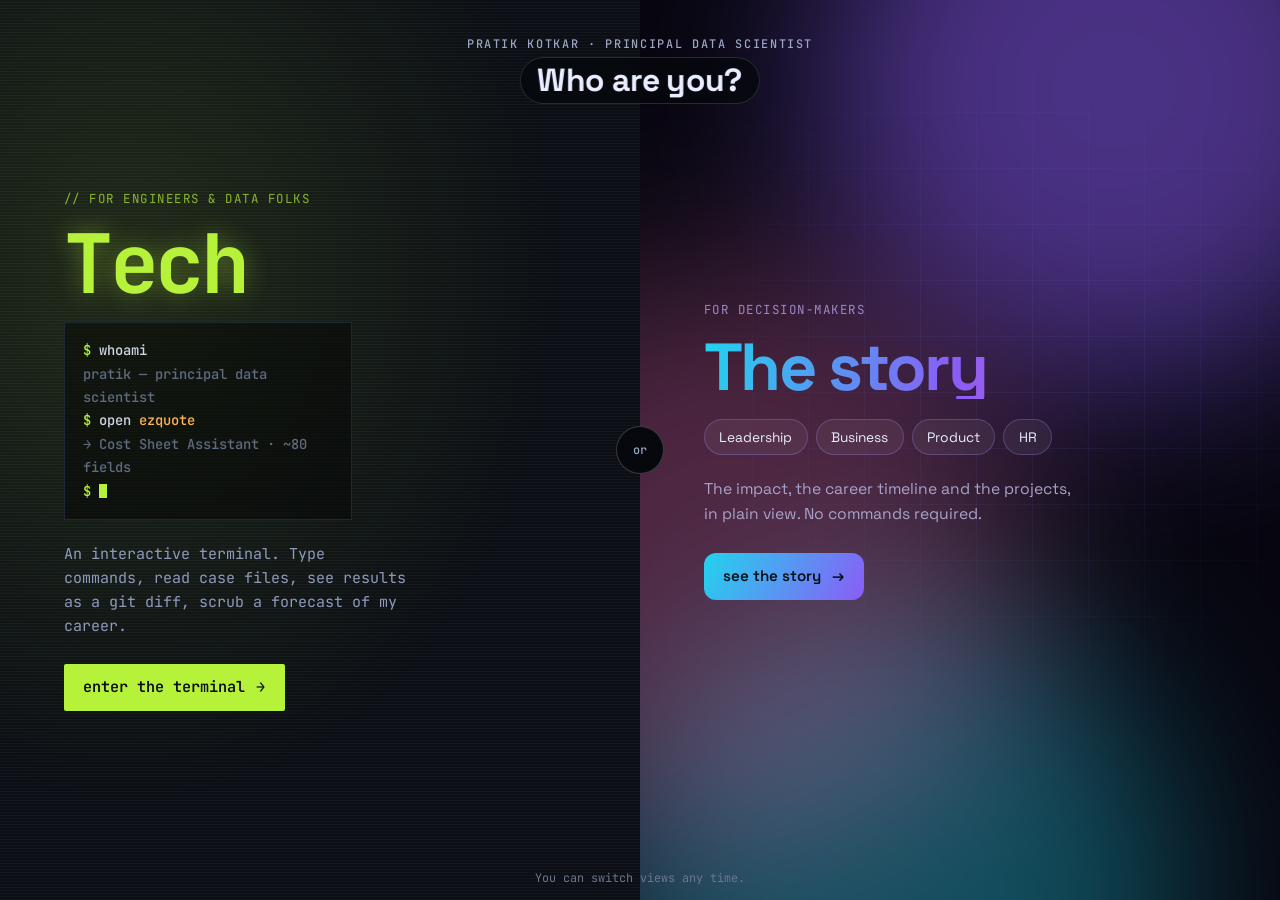
==== commit c3fa3ba2: "Add 'Who are you?' chooser: tech terminal at /tech, purple glass story at /business Both views share" ====
--- a/index.html
+++ b/index.html
@@ -1,63 +1,114 @@
 <!doctype html>
-<html lang="en" data-theme="midnight">
+<html lang="en">
 <head>
 <meta charset="utf-8">
 <meta name="viewport" content="width=device-width, initial-scale=1, viewport-fit=cover">
-<title>Pratik Kotkar — Principal Data Scientist · Applied AI/ML</title>
-<meta name="description" content="Pratik Kotkar — Principal Data Scientist and Applied AI/ML lead. Agentic systems, LLM/RAG pipelines, causal ML and risk analytics. 8+ years in production ML. Type a command or click one.">
-<meta property="og:title" content="pratik@portfolio — ML systems that survive contact with production">
-<meta property="og:description" content="An interactive terminal portfolio: timeline, case files, results and experience as git log.">
+<title>Pratik Kotkar — Who are you?</title>
+<meta name="description" content="Pratik Kotkar — Principal Data Scientist, Applied AI/ML. Choose your view: an interactive terminal for engineers, or the story for leadership, business, product and HR.">
+<meta property="og:title" content="Pratik Kotkar — ML systems that survive contact with production">
+<meta property="og:description" content="Pick your view: a terminal for tech, or the story for leadership, business, product and HR.">
 <meta property="og:type" content="website">
-<meta name="theme-color" content="#0b0e14">
-<link rel="icon" href="data:image/svg+xml,%3Csvg xmlns='http://www.w3.org/2000/svg' viewBox='0 0 64 64'%3E%3Crect width='64' height='64' rx='12' fill='%230b0e14'/%3E%3Ctext x='8' y='42' font-size='30' font-family='monospace' font-weight='700' fill='%23b6f23a'%3E%26gt%3B%3C/text%3E%3Crect x='34' y='20' width='16' height='26' fill='%23b6f23a'/%3E%3C/svg%3E">
+<meta name="theme-color" content="#06080d">
+<link rel="icon" href="data:image/svg+xml,%3Csvg xmlns='http://www.w3.org/2000/svg' viewBox='0 0 64 64'%3E%3Cdefs%3E%3ClinearGradient id='g' x1='0' y1='0' x2='1' y2='1'%3E%3Cstop offset='0' stop-color='%23b6f23a'/%3E%3Cstop offset='1' stop-color='%238b5cf6'/%3E%3C/linearGradient%3E%3C/defs%3E%3Crect width='64' height='64' rx='14' fill='%2306080d'/%3E%3Ctext x='32' y='43' font-size='28' font-family='monospace' font-weight='700' text-anchor='middle' fill='url(%23g)'%3EPK%3C/text%3E%3C/svg%3E">
 <link rel="preconnect" href="https://fonts.googleapis.com">
 <link rel="preconnect" href="https://fonts.gstatic.com" crossorigin>
-<link href="https://fonts.googleapis.com/css2?family=JetBrains+Mono:ital,wght@0,400;0,500;0,700;1,400&display=swap" rel="stylesheet">
-<link rel="stylesheet" href="styles.css">
-<script>
-  try { var t = localStorage.getItem('pk-theme'); if (t) document.documentElement.setAttribute('data-theme', t); } catch (e) {}
-</script>
+<link href="https://fonts.googleapis.com/css2?family=JetBrains+Mono:wght@400;500;700&family=Space+Grotesk:wght@500;600;700&family=Inter:wght@400;500&display=swap" rel="stylesheet">
+<style>
+  :root { --lime: #b6f23a; --cyan: #22d3ee; --violet: #8b5cf6; --pink: #f472b6; --ink: #e8eeff; --bg: #06080d; }
+  * { box-sizing: border-box; }
+  html, body { height: 100%; }
+  body { margin: 0; background: var(--bg); color: var(--ink); font: 16px/1.6 Inter, system-ui, sans-serif; -webkit-font-smoothing: antialiased; overflow: hidden; }
+  a { color: inherit; text-decoration: none; }
+  :focus-visible { outline: 3px solid #fff; outline-offset: -6px; }
+
+  .split { display: flex; height: 100vh; height: 100dvh; position: relative; }
+  .half { position: relative; flex: 1 1 0; min-width: 0; display: flex; flex-direction: column; justify-content: center; padding: clamp(1.5rem, 5vw, 5rem); overflow: hidden; transition: flex-grow .6s cubic-bezier(.2,.8,.2,1), filter .5s; isolation: isolate; }
+  .split:hover .half { filter: saturate(.6) brightness(.7); }
+  .split .half:hover, .split .half:focus-visible { flex-grow: 1.45; filter: none; }
+
+  /* ---------- left: terminal ---------- */
+  .tech { background: #0b0e14; font-family: "JetBrains Mono", ui-monospace, monospace; }
+  .tech::before { content: ""; position: absolute; inset: 0; z-index: -1; background: repeating-linear-gradient(0deg, rgba(255,255,255,.03) 0 1px, transparent 1px 3px), radial-gradient(ellipse at 20% 30%, rgba(182,242,58,.12), transparent 60%); }
+  .label { font-size: .78rem; letter-spacing: .12em; text-transform: uppercase; opacity: .7; margin-bottom: 1rem; }
+  .tech .label { color: var(--lime); }
+  .half h2 { margin: 0 0 1.2rem; font-size: clamp(2.6rem, 6.4vw, 5.4rem); line-height: .95; letter-spacing: -.04em; }
+  .tech h2 { font-family: "JetBrains Mono", monospace; font-weight: 700; color: var(--lime); text-shadow: 0 0 24px rgba(182,242,58,.4); }
+  .term { margin: 0 0 1.4rem; padding: 1rem 1.1rem; background: rgba(0,0,0,.45); border: 1px solid #1e2735; font: 500 .86rem/1.7 "JetBrains Mono", monospace; color: #cfd8e6; white-space: pre-wrap; max-width: 36ch; }
+  .term .p { color: var(--lime); } .term .d { color: #5f6b80; } .term .c { color: #ffb454; }
+  .caret { display: inline-block; width: .6em; height: 1.05em; background: var(--lime); vertical-align: -.18em; animation: blink 1s steps(1) infinite; }
+  @keyframes blink { 50% { opacity: 0; } }
+  .tech p { max-width: 38ch; color: #8f9bbd; margin: 0 0 1.6rem; font-size: .94rem; }
+
+  /* ---------- right: purple glass ---------- */
+  .biz { background: #07060f; font-family: "Space Grotesk", Inter, sans-serif; }
+  .aurora { position: absolute; inset: 0; z-index: -1; overflow: hidden; }
+  .aurora i { position: absolute; width: 46vmax; height: 46vmax; border-radius: 50%; filter: blur(90px); opacity: .5; }
+  .aurora i:nth-child(1) { background: var(--violet); top: -16vmax; right: -10vmax; animation: f1 20s ease-in-out infinite alternate; }
+  .aurora i:nth-child(2) { background: var(--cyan); bottom: -22vmax; right: 8vw; opacity: .35; animation: f2 24s ease-in-out infinite alternate; }
+  .aurora i:nth-child(3) { background: var(--pink); top: 30vh; left: -16vmax; opacity: .3; animation: f1 28s ease-in-out infinite alternate-reverse; }
+  @keyframes f1 { to { transform: translate(-12vmax, 12vmax) scale(1.15); } } @keyframes f2 { to { transform: translate(-10vmax, -8vmax) scale(.9); } }
+  .biz::after { content: ""; position: absolute; inset: 0; z-index: -1; background-image: linear-gradient(rgba(120,150,255,.07) 1px, transparent 1px), linear-gradient(90deg, rgba(120,150,255,.07) 1px, transparent 1px); background-size: 56px 56px; -webkit-mask-image: radial-gradient(ellipse 80% 60% at 60% 40%, #000 20%, transparent 75%); mask-image: radial-gradient(ellipse 80% 60% at 60% 40%, #000 20%, transparent 75%); }
+  .biz .label { color: #c4b5fd; font-family: "JetBrains Mono", monospace; }
+  .biz h2 { font-weight: 700; background: linear-gradient(100deg, var(--cyan), var(--violet) 50%, var(--pink)); -webkit-background-clip: text; background-clip: text; -webkit-text-fill-color: transparent; font-size: clamp(2.2rem, 5.2vw, 4.6rem); }
+  .chips { display: flex; flex-wrap: wrap; gap: .5rem; margin: 0 0 1.4rem; }
+  .chips span { padding: .38rem .9rem; border-radius: 999px; background: rgba(255,255,255,.06); border: 1px solid rgba(160,140,255,.3); -webkit-backdrop-filter: blur(10px); backdrop-filter: blur(10px); font-size: .86rem; transition: transform .3s, background .3s; }
+  .biz:hover .chips span { background: rgba(139,92,246,.22); }
+  .biz:hover .chips span:nth-child(odd) { transform: translateY(-3px); }
+  .biz p { max-width: 38ch; color: #a8a3c9; margin: 0 0 1.6rem; font-size: .98rem; }
+
+  .go { align-self: flex-start; display: inline-flex; gap: .7rem; align-items: center; padding: .7rem 1.2rem; font-weight: 600; font-size: .95rem; transition: transform .25s, box-shadow .25s, gap .25s; }
+  .tech .go { background: var(--lime); color: #0b0e14; font-family: "JetBrains Mono", monospace; border-radius: 2px; }
+  .biz .go { background: linear-gradient(120deg, var(--cyan), var(--violet)); color: #06101a; border-radius: 12px; }
+  .half:hover .go, .half:focus-visible .go { gap: 1.1rem; transform: translateY(-2px); }
+  .tech:hover .go { box-shadow: 5px 5px 0 #1e2735; } .biz:hover .go { box-shadow: 0 10px 34px rgba(139,92,246,.5); }
+
+  /* ---------- centre heading ---------- */
+  .ask { position: absolute; top: clamp(1rem, 4vh, 2.4rem); left: 50%; transform: translateX(-50%); z-index: 3; text-align: center; pointer-events: none; width: max-content; max-width: 92vw; }
+  .ask small { display: block; font: 500 .74rem "JetBrains Mono", monospace; letter-spacing: .14em; text-transform: uppercase; color: #9aa6c4; margin-bottom: .3rem; }
+  .ask b { font: 700 clamp(1.3rem, 2.8vw, 2rem)/1.1 "Space Grotesk", sans-serif; letter-spacing: -.02em; padding: .3rem 1rem; background: rgba(6,8,13,.8); border: 1px solid rgba(255,255,255,.14); border-radius: 999px; -webkit-backdrop-filter: blur(10px); backdrop-filter: blur(10px); display: inline-block; }
+  .or { position: absolute; left: 50%; top: 50%; transform: translate(-50%, -50%); z-index: 3; width: 3rem; height: 3rem; border-radius: 50%; display: grid; place-items: center; background: #06080d; border: 1px solid rgba(255,255,255,.2); font: 500 .74rem "JetBrains Mono", monospace; color: #9aa6c4; pointer-events: none; }
+  .foot { position: absolute; bottom: .9rem; left: 0; right: 0; z-index: 3; text-align: center; font: 400 .74rem "JetBrains Mono", monospace; color: #6b7690; pointer-events: none; }
+
+  .half { opacity: 0; transform: translateY(18px); animation: rise .9s cubic-bezier(.2,.8,.2,1) forwards; } .biz { animation-delay: .15s; }
+  @keyframes rise { to { opacity: 1; transform: none; } }
+
+  @media (max-width: 760px) {
+    body { overflow-y: auto; }
+    .split { flex-direction: column; height: auto; min-height: 100dvh; }
+    .half { flex: none; min-height: 50dvh; padding: 4.8rem 1.4rem 2.4rem; }
+    .biz { padding-top: 2.4rem; }
+    .split .half:hover { flex-grow: 0; } .split:hover .half { filter: none; }
+    .ask { position: fixed; top: .7rem; } .or { display: none; } .foot { position: static; padding: 1rem; }
+  }
+  @media (prefers-reduced-motion: reduce) { *, *::before, *::after { animation: none !important; transition: none !important; } .half { opacity: 1; transform: none; } }
+</style>
 </head>
 <body>
-<div class="app" id="app">
+<main class="split">
+  <a class="half tech" href="tech/" aria-label="Tech: open the interactive terminal version">
+    <div class="label">// for engineers &amp; data folks</div>
+    <h2>Tech</h2>
+    <pre class="term" aria-hidden="true"><span class="p">$</span> whoami
+<span class="d">pratik — principal data scientist</span>
+<span class="p">$</span> open <span class="c">ezquote</span>
+<span class="d">→ Cost Sheet Assistant · ~80 fields</span>
+<span class="p">$</span> <span class="caret"></span></pre>
+    <p>An interactive terminal. Type commands, read case files, see results as a git diff, scrub a forecast of my career.</p>
+    <span class="go">enter the terminal <span aria-hidden="true">→</span></span>
+  </a>
 
-  <header class="titlebar">
-    <span class="lights" aria-hidden="true"><i></i><i></i><i></i></span>
-    <span class="title">pratik@portfolio — zsh — bangalore</span>
-    <button id="theme-btn" class="tb-btn" type="button" aria-label="Cycle colour theme">theme</button>
-  </header>
+  <a class="half biz" href="business/" aria-label="Leadership, Business, Product and HR: see the story">
+    <div class="aurora" aria-hidden="true"><i></i><i></i><i></i></div>
+    <div class="label">for decision-makers</div>
+    <h2>The&nbsp;story</h2>
+    <div class="chips" aria-hidden="true"><span>Leadership</span><span>Business</span><span>Product</span><span>HR</span></div>
+    <p>The impact, the career timeline and the projects, in plain view. No commands required.</p>
+    <span class="go">see the story <span aria-hidden="true">→</span></span>
+  </a>
 
-  <main id="scroll" class="scroll" tabindex="-1">
-    <h1 class="sr-only">Pratik Kotkar, Principal Data Scientist and Applied AI/ML lead</h1>
-    <div id="out" class="out" role="log" aria-live="polite" aria-label="Terminal output"></div>
-    <noscript>
-      <div class="out">
-        <p><b>Pratik Kotkar</b> — Principal Data Scientist · Applied AI/ML, Bangalore. 8+ years building production ML and agentic AI systems across fintech, e-commerce and telecom. Currently at Bicycle.ai; previously Twid Pay, Niyo, PharmEasy and Hansen Technologies.</p>
-        <p>This portfolio is an interactive terminal and needs JavaScript. Meanwhile:
-          <a href="mailto:pratikkotkar9696@gmail.com">pratikkotkar9696@gmail.com</a> ·
-          <a href="https://github.com/pratik9696">GitHub</a> ·
-          <a href="https://linkedin.com/in/pratikkotkar9696">LinkedIn</a> ·
-          <a href="https://github.com/pratik9696/resume/blob/HEAD/Pratik_Kotkar_AI_ML_Eng.pdf">Résumé</a></p>
-      </div>
-    </noscript>
-  </main>
-
-  <footer class="dock">
-    <div class="chips" id="chips" role="toolbar" aria-label="Quick commands"></div>
-    <div class="prompt" id="prompt">
-      <span class="ps1" id="ps1"></span>
-      <span class="line" id="line"><span id="pb"></span><span class="cursor" id="pc">&nbsp;</span><span id="pa"></span><span class="ghost" id="pg"></span></span>
-      <input id="in" class="hid" type="text" aria-label="Type a command, then press Enter" autocomplete="off" autocapitalize="none" autocorrect="off" spellcheck="false" enterkeyhint="go">
-    </div>
-    <nav class="tmux" aria-label="Sections">
-      <span class="sess">[pk]</span>
-      <span class="wins" id="wins"></span>
-      <span class="tm-right"><span class="git">⎇ main ✓</span><span id="clock"></span></span>
-    </nav>
-  </footer>
-</div>
-
-<script src="data.js"></script>
-<script src="script.js"></script>
+  <div class="ask"><small>Pratik Kotkar · Principal Data Scientist</small><b>Who are you?</b></div>
+  <div class="or" aria-hidden="true">or</div>
+  <div class="foot">You can switch views any time.</div>
+</main>
 </body>
 </html>
